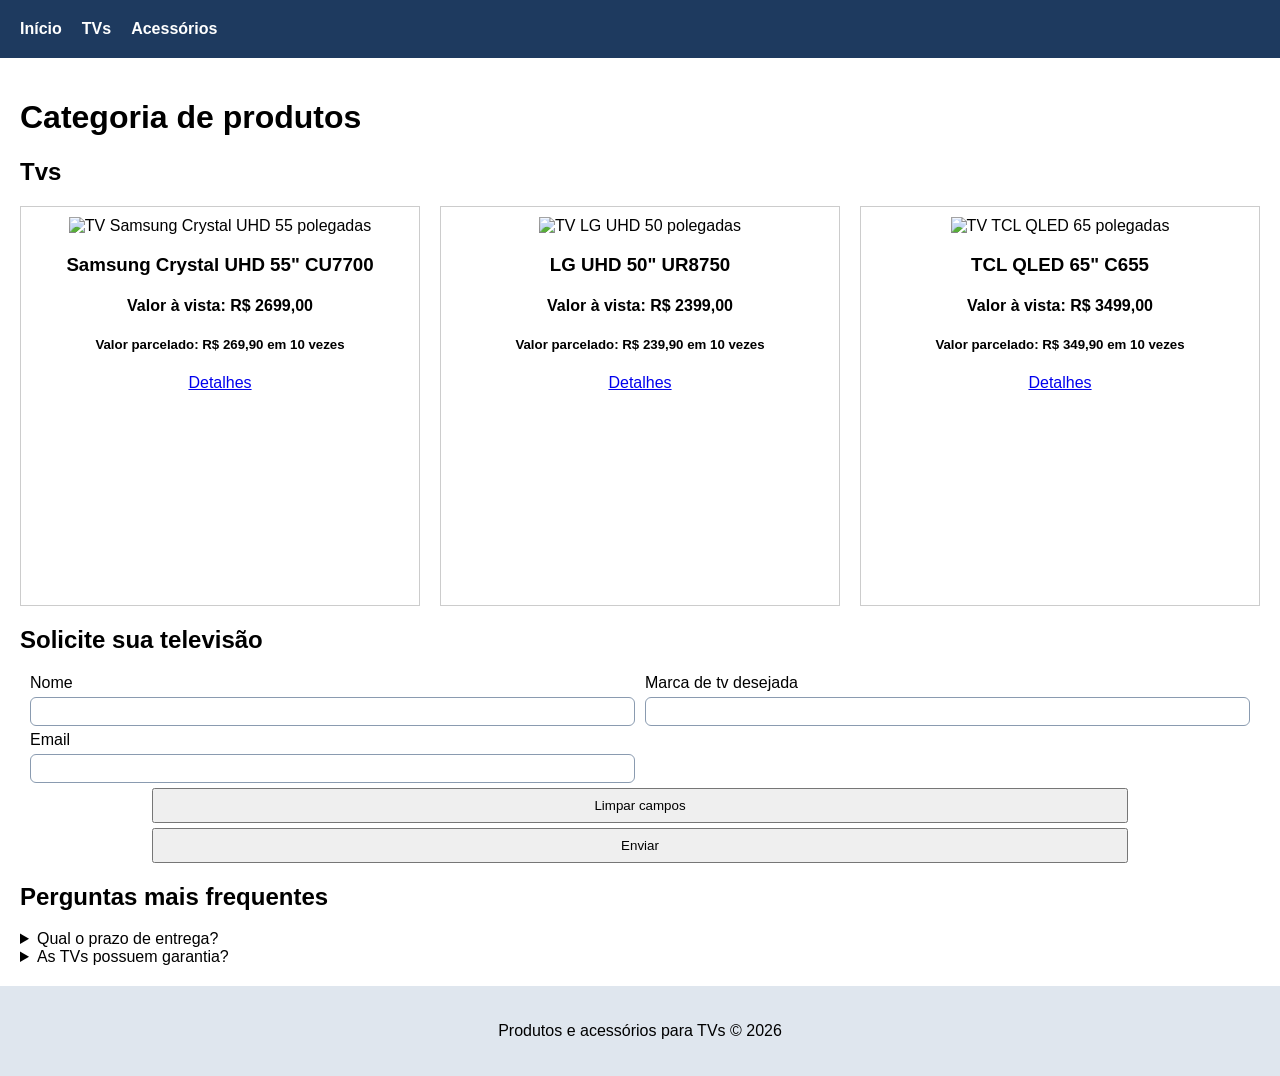
==== category_tvs.html @ 6a95f96b "Atividade 10: CSS flexbox (flex, grid, media queries, mobile first e animações) Co-Authored-By: Clau" ====
<!DOCTYPE html>
<html lang="pt-BR">
<head>
  <meta charset="UTF-8">
  <meta name="viewport" content="width=device-width, initial-scale=1.0">
  <title>Categoria de Produtos - TVs</title>
  <link rel="stylesheet" href="css/style.css">
  <link rel="stylesheet" href="css/category_tvs.css">
</head>
<body>

  <header>
    <nav>
      <ul class="nav">
        <li><a href="products.html">Início</a></li>
        <li><a href="category_tvs.html">TVs</a></li>
        <li><a href="category_acessories.html">Acessórios</a></li>
      </ul>
    </nav>
  </header>

  <main>
    <h1>Categoria de produtos</h1>
    <h2 class="products-title">Tvs</h2>

    <ul class="products-list">
      <li class="product">
        <picture>
          <source media="(max-width: 767px)" srcset="https://placehold.co/200x133.webp?text=Samsung+Crystal+UHD+55" type="image/webp">
          <source media="(max-width: 1339px)" srcset="https://placehold.co/250x167.webp?text=Samsung+Crystal+UHD+55" type="image/webp">
          <img src="https://placehold.co/300x200?text=Samsung+Crystal+UHD+55" alt="TV Samsung Crystal UHD 55 polegadas">
        </picture>
        <h3>Samsung Crystal UHD 55" CU7700</h3>
        <h4>Valor à vista: R$ 2699,00</h4>
        <h5>Valor parcelado: R$ 269,90 em 10 vezes</h5>
        <a href="https://www.samsung.com/br/" target="_blank" rel="noopener noreferrer">Detalhes</a>
      </li>
      <li class="product">
        <picture>
          <source media="(max-width: 767px)" srcset="https://placehold.co/200x133.webp?text=LG+UHD+50" type="image/webp">
          <source media="(max-width: 1339px)" srcset="https://placehold.co/250x167.webp?text=LG+UHD+50" type="image/webp">
          <img src="https://placehold.co/300x200?text=LG+UHD+50" alt="TV LG UHD 50 polegadas">
        </picture>
        <h3>LG UHD 50" UR8750</h3>
        <h4>Valor à vista: R$ 2399,00</h4>
        <h5>Valor parcelado: R$ 239,90 em 10 vezes</h5>
        <a href="https://www.lg.com/br" target="_blank" rel="noopener noreferrer">Detalhes</a>
      </li>
      <li class="product">
        <picture>
          <source media="(max-width: 767px)" srcset="https://placehold.co/200x133.webp?text=TCL+QLED+65" type="image/webp">
          <source media="(max-width: 1339px)" srcset="https://placehold.co/250x167.webp?text=TCL+QLED+65" type="image/webp">
          <img src="https://placehold.co/300x200?text=TCL+QLED+65" alt="TV TCL QLED 65 polegadas">
        </picture>
        <h3>TCL QLED 65" C655</h3>
        <h4>Valor à vista: R$ 3499,00</h4>
        <h5>Valor parcelado: R$ 349,90 em 10 vezes</h5>
        <a href="https://www.tcl.com/br/pt" target="_blank" rel="noopener noreferrer">Detalhes</a>
      </li>
    </ul>

    <h2>Solicite sua televisão</h2>

    <form class="products-form" id="products-form">
      <div class="col">
        <label for="name">Nome</label>
        <input type="text" id="name" name="name" required>

        <label for="email">Email</label>
        <input type="email" id="email" name="email" required>
      </div>

      <div class="col">
        <label for="brand">Marca de tv desejada</label>
        <input type="text" id="brand" name="brand" list="brands">
        <datalist id="brands">
          <option value="LG"></option>
          <option value="Samsung"></option>
        </datalist>
      </div>

      <div class="products-form-buttons">
        <button type="reset">Limpar campos</button>
        <button type="submit">Enviar</button>
      </div>
    </form>

    <p id="form-message" hidden></p>

    <h2>Perguntas mais frequentes</h2>

    <details>
      <summary>Qual o prazo de entrega?</summary>
      <p>O prazo de entrega é de 5 a 10 dias úteis, dependendo da sua região.</p>
    </details>

    <details>
      <summary>As TVs possuem garantia?</summary>
      <p>Sim, todas as TVs possuem 1 ano de garantia do fabricante.</p>
    </details>
  </main>

  <footer>
    <p>Produtos e acessórios para TVs &copy; 2026</p>
  </footer>

  <script src="js/category_tvs.js"></script>
</body>
</html>
---- css/style.css ----
/* Estilos comuns a todas as páginas */

/* dew_14 all 3: zera a margin do body (o espaçamento passa para header, main e footer) */
body {
  margin: 0;
  padding: 0;
  font-family: Arial, Helvetica, sans-serif;
}

/* dew_14 all 2: cabeçalho acompanha a rolagem, largura total e cor de fundo */
/* dew_16 all-1: padding de 20px */
header {
  position: sticky;
  top: 0;
  z-index: 10;
  width: 100%;
  box-sizing: border-box;
  padding: 20px;
  background-color: #1e3a5f;
}

/* dew_12 pd 3 + dew_14 all 2: links de navegação lado a lado */
.nav {
  display: flex;
  flex-wrap: wrap;
  gap: 20px;
  margin: 0;
  padding: 0;
  list-style: none;
}

.nav a {
  color: #ffffff;
  text-decoration: none;
  font-weight: bold;
}

/* dew_14 all 4 + dew_16 all-1: espaçamento interno do main */
main {
  padding: 20px;
}

/* dew_15 all 2 + dew_16 all-1: rodapé com cor de fundo e padding */
footer {
  padding: 20px;
  background-color: #dfe6ee;
  text-align: center;
}

/* dew_12 pd 1: banner com imagem de fundo centralizada e sem repetição */
.banner {
  padding: 60px 20px;
  background-color: #1e3a5f;
  background-image: url("https://placehold.co/1200x300/1e3a5f/2f5d8f/png?text=TVs");
  background-position: center;
  background-repeat: no-repeat;
  color: #ffffff;
  text-align: center;
}

/* dew_12 pd 2: remove o elemento da tela */
.hide {
  display: none;
}

/* dew_16 all-2: inputs com bordas arredondadas */
input {
  padding: 6px;
  border: 1px solid #8a9bb0;
  border-radius: 6px;
}

/* dew_12 all 2 + dew_16 all-3: opacidade no hover dos links com atraso de 0.8s */
a {
  transition: opacity 0.3s ease 0.8s;
}

a:hover {
  opacity: 0.5;
}

/* dew_16 all-4: imagens aumentam 50% no hover */
img {
  transition: transform 0.3s ease;
}

img:hover {
  transform: scale(1.5);
}

/* dew_15 all 1: oculta cabeçalho e rodapé ao imprimir */
@media print {
  header,
  footer {
    display: none;
  }
}
---- css/category_tvs.css ----
/* Estilos da página de categoria de TVs (mobile first) */

/* dew_16 ct-tv 7: desloca o título principal */
@keyframes slide-title {
  0% { transform: translateX(-100%); }
  100% { transform: translateX(0%); }
}

/* dew_16 ct-tv 6: rotaciona o título de produtos */
@keyframes rotate-title {
  0% { transform: rotateX(0deg) rotateY(0deg); }
  50% { transform: rotateX(180deg) rotateY(0deg); }
  100% { transform: rotateX(360deg) rotateY(360deg); }
}

h1 {
  animation: slide-title 1.5s ease-out;
}

.products-title {
  animation: rotate-title 3s ease-in-out 0.5s infinite;
}

/* dew_15 ct-tvs 1 e 2: container grid (1 coluna no celular) */
.products-list {
  display: grid;
  gap: 10px 20px;
  grid-auto-flow: row;
  grid-template-columns: 1fr;
  /* dew_15 ct-tvs 3: alinhamentos */
  justify-items: center;
  align-items: stretch;
  align-content: center;
  margin: 0;
  padding: 0;
  list-style: none;
  /* dew_15 ct-tvs 5: evita quebra da listagem */
  overflow: hidden;
}

/* dew_14 ct 3: itens com texto centralizado e borda */
.product {
  width: 100%;
  box-sizing: border-box;
  padding: 10px;
  border: 1px solid #cccccc;
  text-align: center;
}

/* dew_14 ct 4: imagens responsivas */
.product img {
  max-width: 100%;
  max-height: 200px;
}

/* dew_16 ct-tv 4 e 5: colunas do formulário em flex (coluna no celular) */
.products-form {
  display: flex;
  flex-direction: column;
  gap: 5px 10px;
  margin: 10px;
}

.products-form .col {
  display: flex;
  flex-direction: column;
  gap: 5px;
  flex: 1;
}

/* dew_16 ct-tv 2 e 3: botões centralizados em coluna, com 80% de largura */
.products-form-buttons {
  display: flex;
  flex-direction: column;
  align-items: center;
  gap: 5px;
  text-align: center;
}

.products-form-buttons button {
  flex-basis: 80%;
  width: 80%;
  padding: 8px;
  cursor: pointer;
}

/* dew_15 ct-tvs 6: tablets (a partir de 768px) com 2 colunas e formulário em linha */
@media (min-width: 768px) {
  .products-list {
    grid-template-columns: repeat(2, 1fr);
  }

  .products-form {
    flex-direction: row;
    flex-wrap: wrap;
  }

  .products-form-buttons {
    flex-basis: 100%;
  }
}

/* dew_15 ct-tvs 6: telas grandes (a partir de 1024px) com 3 colunas em 1 linha */
@media (min-width: 1024px) {
  .products-list {
    grid-template-columns: repeat(3, 1fr);
    grid-template-rows: 1fr;
    /* dew_15 ct-tvs 4: teste com áreas de template */
    grid-template-areas: "produto1 produto2 produto3";
    min-height: 400px;
  }
}
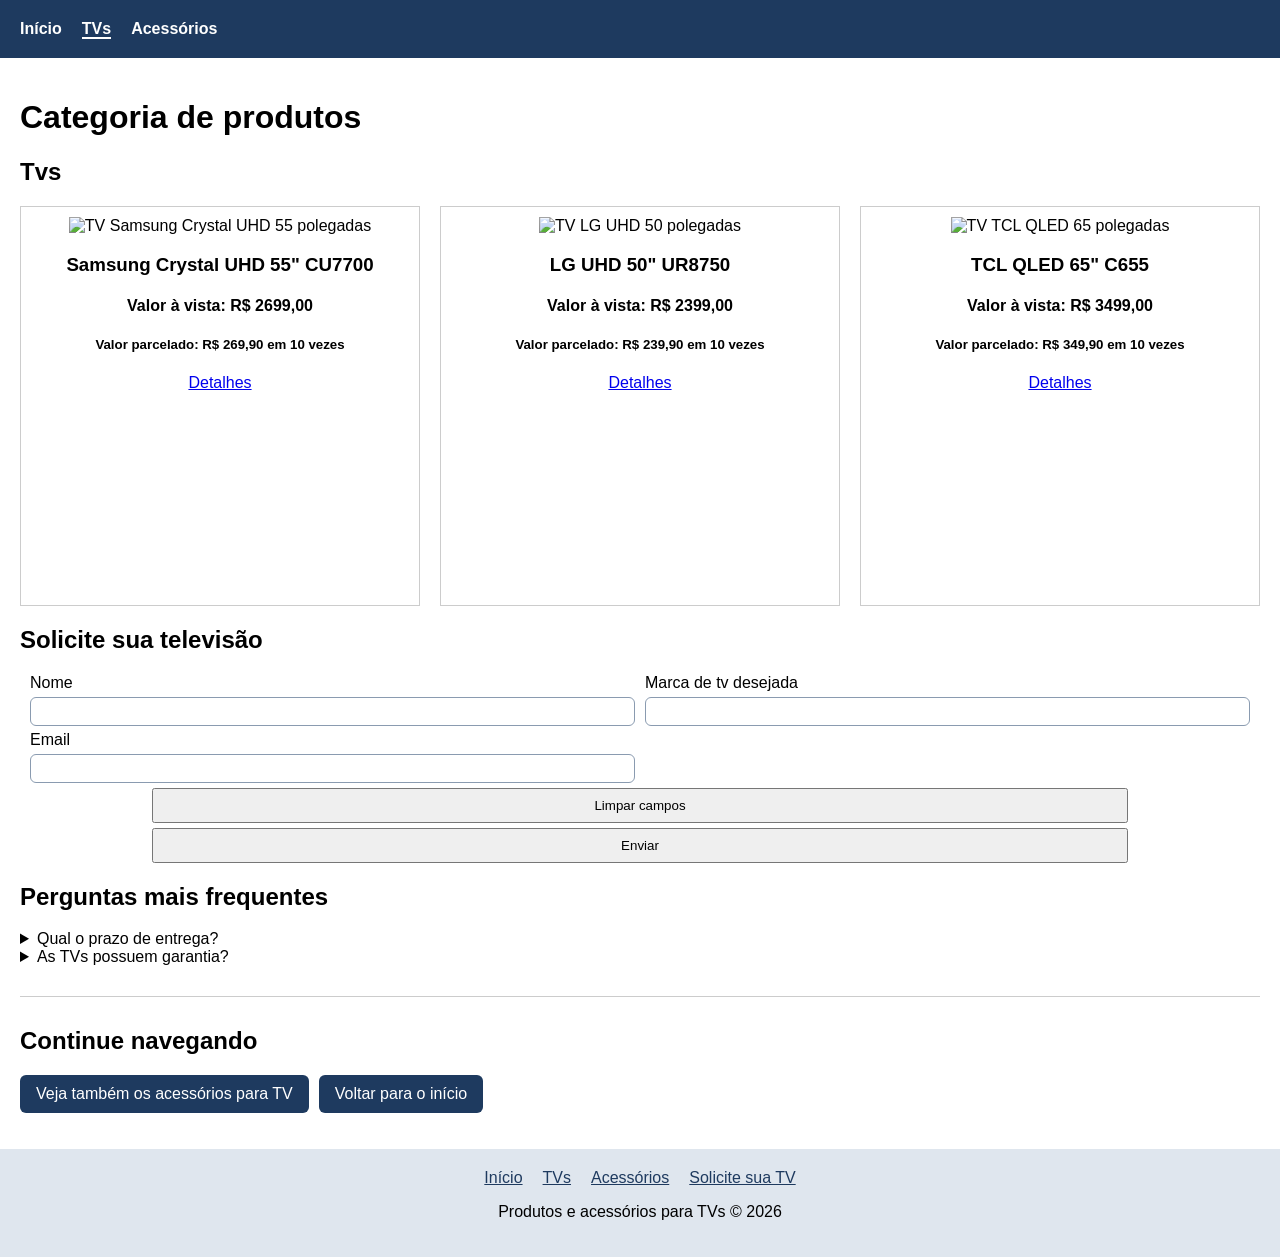
==== commit d888589a: "Navegação completa: menu ativo, cards de categorias, seção continue navegando e rodapé com links Co-" ====
--- a/category_tvs.html
+++ b/category_tvs.html
@@ -13,7 +13,7 @@
     <nav>
       <ul class="nav">
         <li><a href="products.html">Início</a></li>
-        <li><a href="category_tvs.html">TVs</a></li>
+        <li><a href="category_tvs.html" class="active" aria-current="page">TVs</a></li>
         <li><a href="category_acessories.html">Acessórios</a></li>
       </ul>
     </nav>
@@ -59,7 +59,7 @@
       </li>
     </ul>
 
-    <h2>Solicite sua televisão</h2>
+    <h2 id="solicitacao">Solicite sua televisão</h2>
 
     <form class="products-form" id="products-form">
       <div class="col">
@@ -98,9 +98,25 @@
       <summary>As TVs possuem garantia?</summary>
       <p>Sim, todas as TVs possuem 1 ano de garantia do fabricante.</p>
     </details>
+
+    <section class="next-steps">
+      <h2>Continue navegando</h2>
+      <ul>
+        <li><a class="next-link" href="category_acessories.html">Veja também os acessórios para TV</a></li>
+        <li><a class="next-link" href="products.html">Voltar para o início</a></li>
+      </ul>
+    </section>
   </main>
 
   <footer>
+    <nav>
+      <ul class="footer-nav">
+        <li><a href="products.html">Início</a></li>
+        <li><a href="category_tvs.html">TVs</a></li>
+        <li><a href="category_acessories.html">Acessórios</a></li>
+        <li><a href="category_tvs.html#solicitacao">Solicite sua TV</a></li>
+      </ul>
+    </nav>
     <p>Produtos e acessórios para TVs &copy; 2026</p>
   </footer>
 
--- a/css/style.css
+++ b/css/style.css
@@ -5,6 +5,10 @@
   margin: 0;
   padding: 0;
   font-family: Arial, Helvetica, sans-serif;
+  /* rodapé sempre no fim da tela, mesmo em páginas curtas */
+  display: flex;
+  flex-direction: column;
+  min-height: 100vh;
 }
 
 /* dew_14 all 2: cabeçalho acompanha a rolagem, largura total e cor de fundo */
@@ -35,8 +39,19 @@
   font-weight: bold;
 }
 
+/* página atual destacada no menu */
+.nav a.active {
+  border-bottom: 2px solid #ffffff;
+}
+
+/* evita que o cabeçalho fixo cubra o destino de links com # */
+[id] {
+  scroll-margin-top: 90px;
+}
+
 /* dew_14 all 4 + dew_16 all-1: espaçamento interno do main */
 main {
+  flex: 1;
   padding: 20px;
 }
 
@@ -45,6 +60,80 @@
   padding: 20px;
   background-color: #dfe6ee;
   text-align: center;
+}
+
+/* links de navegação no rodapé */
+.footer-nav {
+  display: flex;
+  flex-wrap: wrap;
+  justify-content: center;
+  gap: 10px 20px;
+  margin: 0;
+  padding: 0;
+  list-style: none;
+}
+
+.footer-nav a {
+  color: #1e3a5f;
+}
+
+/* cards de categorias da página inicial */
+.categories {
+  display: flex;
+  flex-direction: column;
+  gap: 20px;
+  margin: 0;
+  padding: 0;
+  list-style: none;
+}
+
+.category a {
+  display: block;
+  height: 100%;
+  box-sizing: border-box;
+  padding: 10px;
+  border: 1px solid #cccccc;
+  color: inherit;
+  text-align: center;
+  text-decoration: none;
+}
+
+.category img {
+  max-width: 100%;
+}
+
+@media (min-width: 768px) {
+  .categories {
+    flex-direction: row;
+  }
+
+  .category {
+    flex: 1;
+  }
+}
+
+/* seção "Continue navegando" no fim das páginas */
+.next-steps {
+  margin-top: 30px;
+  padding-top: 10px;
+  border-top: 1px solid #cccccc;
+}
+
+.next-steps ul {
+  display: flex;
+  flex-wrap: wrap;
+  gap: 10px;
+  padding: 0;
+  list-style: none;
+}
+
+.next-link {
+  display: inline-block;
+  padding: 10px 16px;
+  border-radius: 6px;
+  background-color: #1e3a5f;
+  color: #ffffff;
+  text-decoration: none;
 }
 
 /* dew_12 pd 1: banner com imagem de fundo centralizada e sem repetição */
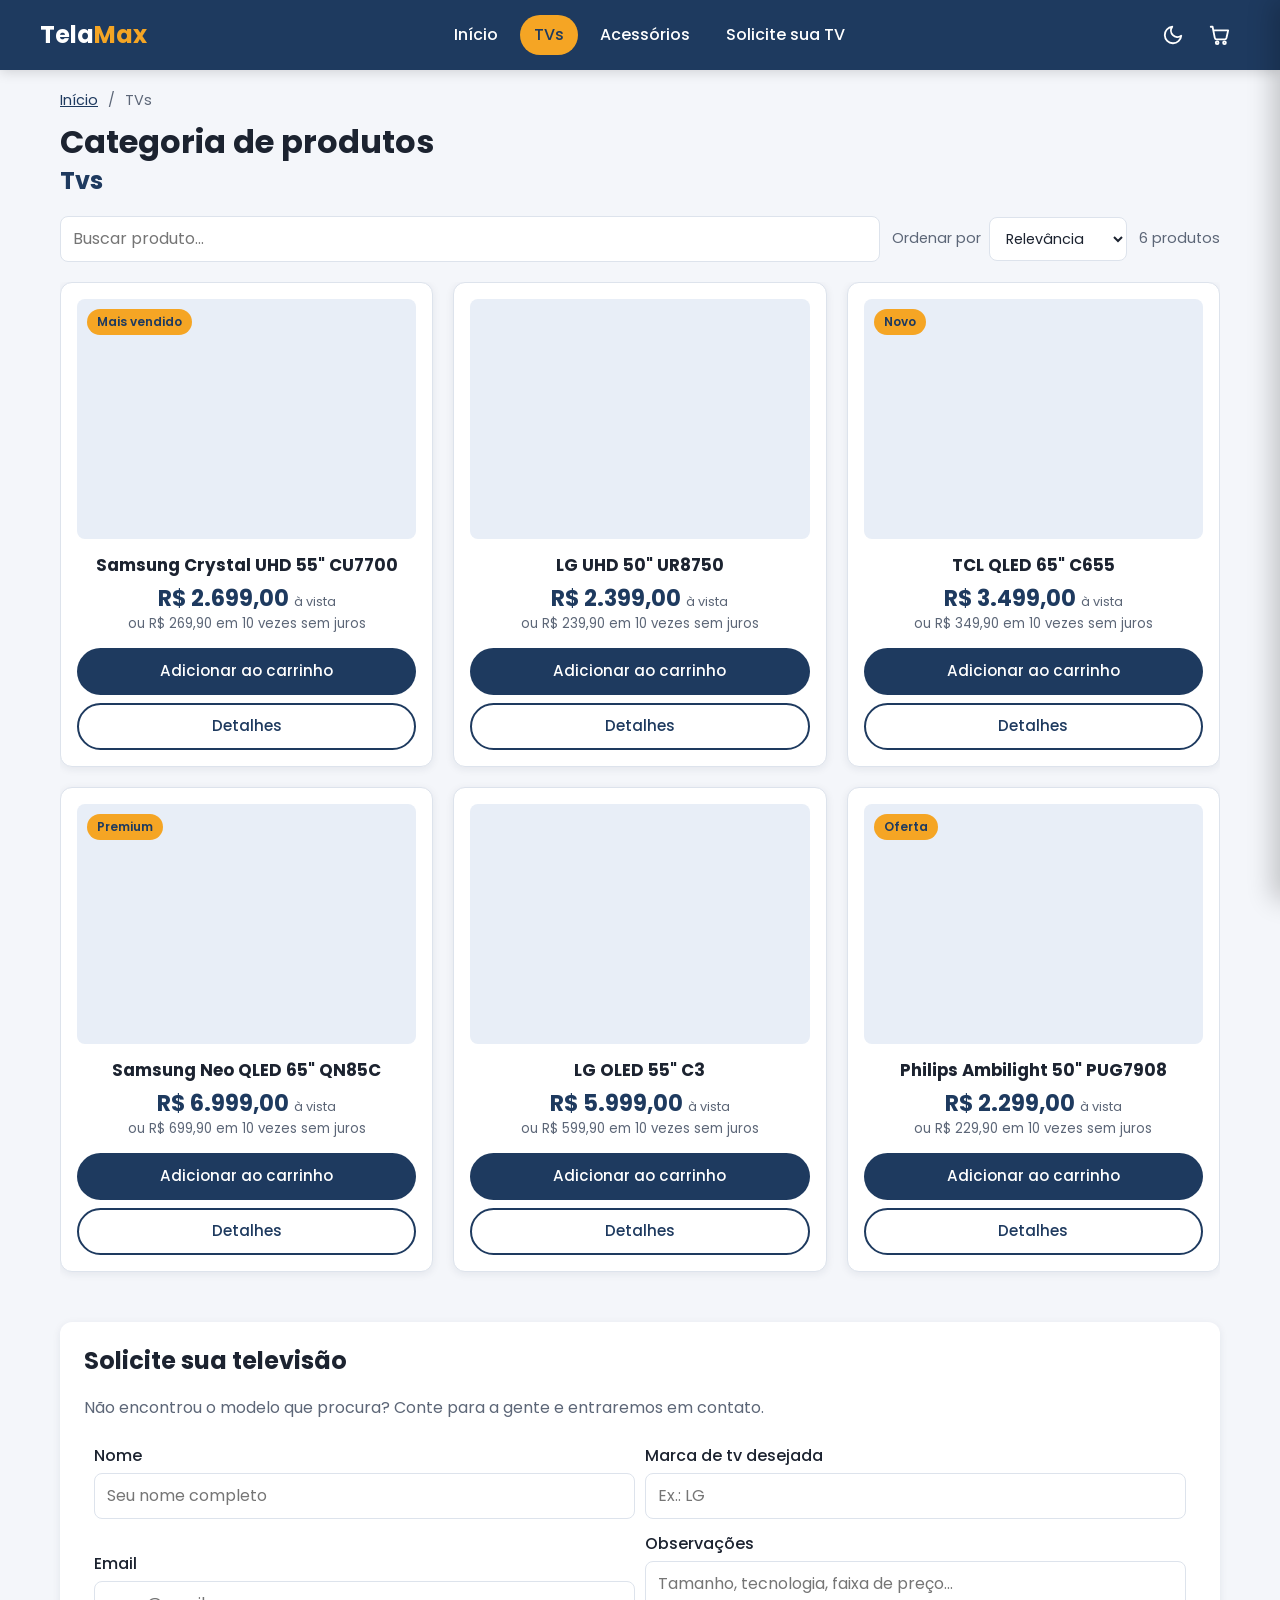
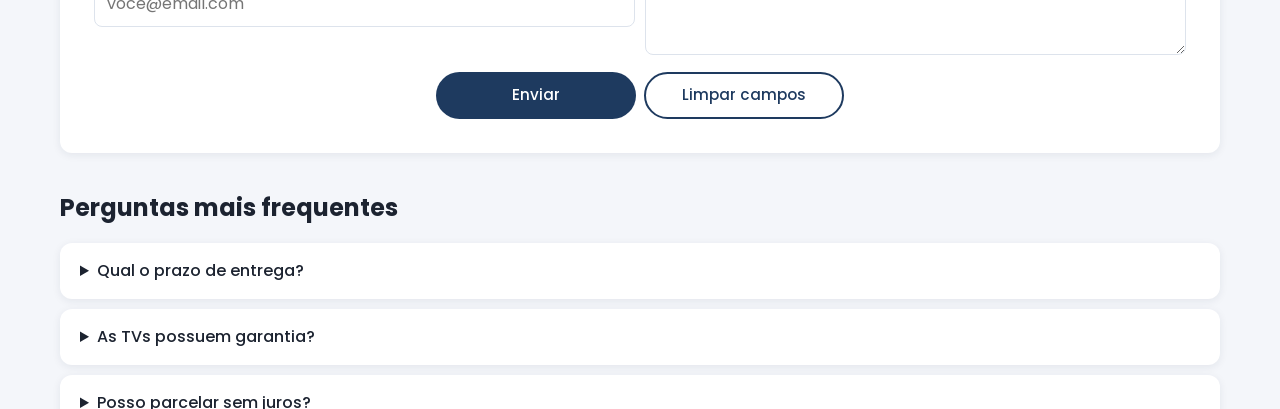
==== commit fb8150d1: "Novo design e funcionalidades: carrinho, busca, ordenação, modo escuro e menu mobile Co-Authored-By:" ====
--- a/category_tvs.html
+++ b/category_tvs.html
@@ -3,123 +3,278 @@
 <head>
   <meta charset="UTF-8">
   <meta name="viewport" content="width=device-width, initial-scale=1.0">
-  <title>Categoria de Produtos - TVs</title>
+  <title>TelaMax - TVs</title>
+  <link rel="preconnect" href="https://fonts.googleapis.com">
+  <link rel="preconnect" href="https://fonts.gstatic.com" crossorigin>
+  <link href="https://fonts.googleapis.com/css2?family=Poppins:wght@400;500;600;700&display=swap" rel="stylesheet">
   <link rel="stylesheet" href="css/style.css">
   <link rel="stylesheet" href="css/category_tvs.css">
+  <script src="js/theme.js"></script>
 </head>
 <body>
 
-  <header>
-    <nav>
-      <ul class="nav">
-        <li><a href="products.html">Início</a></li>
-        <li><a href="category_tvs.html" class="active" aria-current="page">TVs</a></li>
-        <li><a href="category_acessories.html">Acessórios</a></li>
-      </ul>
+  <header class="site-header">
+    <div class="header-inner">
+      <a href="products.html" class="logo">Tela<span>Max</span></a>
+
+      <nav id="main-nav" class="main-nav">
+        <ul class="nav">
+          <li><a href="products.html">Início</a></li>
+          <li><a href="category_tvs.html" class="active" aria-current="page">TVs</a></li>
+          <li><a href="category_acessories.html">Acessórios</a></li>
+          <li><a href="category_tvs.html#solicitacao">Solicite sua TV</a></li>
+        </ul>
+      </nav>
+
+      <div class="header-actions">
+        <button type="button" class="icon-button theme-toggle" aria-label="Alternar modo escuro">
+          <svg viewBox="0 0 24 24" aria-hidden="true"><path d="M21 12.8A9 9 0 1 1 11.2 3a7 7 0 0 0 9.8 9.8z"/></svg>
+        </button>
+        <button type="button" class="icon-button cart-toggle" aria-label="Abrir carrinho">
+          <svg viewBox="0 0 24 24" aria-hidden="true"><path d="M3 3h2l2.4 12.2a2 2 0 0 0 2 1.6h8.7a2 2 0 0 0 2-1.5L22 7H6"/><circle cx="10" cy="20.5" r="1.5"/><circle cx="18" cy="20.5" r="1.5"/></svg>
+          <span class="cart-count" hidden>0</span>
+        </button>
+        <button type="button" class="icon-button menu-toggle" aria-label="Abrir menu" aria-controls="main-nav" aria-expanded="false">
+          <svg viewBox="0 0 24 24" aria-hidden="true"><path d="M3 6h18M3 12h18M3 18h18"/></svg>
+        </button>
+      </div>
+    </div>
+  </header>
+
+  <main>
+    <nav class="breadcrumb" aria-label="Você está em">
+      <a href="products.html">Início</a> <span>/</span> TVs
     </nav>
-  </header>
-
-  <main>
+
     <h1>Categoria de produtos</h1>
     <h2 class="products-title">Tvs</h2>
 
+    <div class="products-toolbar">
+      <label class="search">
+        <span class="visually-hidden">Buscar produto</span>
+        <input type="search" class="products-search" placeholder="Buscar produto...">
+      </label>
+      <label class="sort">
+        <span>Ordenar por</span>
+        <select class="products-sort">
+          <option value="default">Relevância</option>
+          <option value="price-asc">Menor preço</option>
+          <option value="price-desc">Maior preço</option>
+          <option value="name">Nome (A-Z)</option>
+        </select>
+      </label>
+      <p class="products-count">6 produtos</p>
+    </div>
+
     <ul class="products-list">
-      <li class="product">
-        <picture>
-          <source media="(max-width: 767px)" srcset="https://placehold.co/200x133.webp?text=Samsung+Crystal+UHD+55" type="image/webp">
-          <source media="(max-width: 1339px)" srcset="https://placehold.co/250x167.webp?text=Samsung+Crystal+UHD+55" type="image/webp">
-          <img src="https://placehold.co/300x200?text=Samsung+Crystal+UHD+55" alt="TV Samsung Crystal UHD 55 polegadas">
-        </picture>
+      <li class="product" data-id="tv-samsung-55" data-name="Samsung Crystal UHD 55&quot; CU7700" data-price="2699.00" data-image="https://placehold.co/600x400/e8eef7/1e3a5f/png?text=Samsung+55">
+        <span class="badge">Mais vendido</span>
+        <div class="product-image">
+          <picture>
+            <source media="(max-width: 767px)" srcset="https://placehold.co/400x267/e8eef7/1e3a5f/webp?text=Samsung+55" type="image/webp">
+            <source media="(max-width: 1339px)" srcset="https://placehold.co/500x333/e8eef7/1e3a5f/webp?text=Samsung+55" type="image/webp">
+            <img src="https://placehold.co/600x400/e8eef7/1e3a5f/png?text=Samsung+55" alt="Samsung Crystal UHD 55&quot; CU7700" loading="lazy">
+          </picture>
+        </div>
         <h3>Samsung Crystal UHD 55" CU7700</h3>
-        <h4>Valor à vista: R$ 2699,00</h4>
-        <h5>Valor parcelado: R$ 269,90 em 10 vezes</h5>
-        <a href="https://www.samsung.com/br/" target="_blank" rel="noopener noreferrer">Detalhes</a>
-      </li>
-      <li class="product">
-        <picture>
-          <source media="(max-width: 767px)" srcset="https://placehold.co/200x133.webp?text=LG+UHD+50" type="image/webp">
-          <source media="(max-width: 1339px)" srcset="https://placehold.co/250x167.webp?text=LG+UHD+50" type="image/webp">
-          <img src="https://placehold.co/300x200?text=LG+UHD+50" alt="TV LG UHD 50 polegadas">
-        </picture>
+        <h4>R$ 2.699,00 <small>à vista</small></h4>
+        <h5>ou R$ 269,90 em 10 vezes sem juros</h5>
+        <div class="product-actions">
+          <button type="button" class="btn btn-primary add-to-cart">Adicionar ao carrinho</button>
+          <a href="https://www.samsung.com/br/" class="btn btn-ghost" target="_blank" rel="noopener noreferrer">Detalhes</a>
+        </div>
+      </li>
+      <li class="product" data-id="tv-lg-50" data-name="LG UHD 50&quot; UR8750" data-price="2399.00" data-image="https://placehold.co/600x400/e8eef7/1e3a5f/png?text=LG+50">
+        <div class="product-image">
+          <picture>
+            <source media="(max-width: 767px)" srcset="https://placehold.co/400x267/e8eef7/1e3a5f/webp?text=LG+50" type="image/webp">
+            <source media="(max-width: 1339px)" srcset="https://placehold.co/500x333/e8eef7/1e3a5f/webp?text=LG+50" type="image/webp">
+            <img src="https://placehold.co/600x400/e8eef7/1e3a5f/png?text=LG+50" alt="LG UHD 50&quot; UR8750" loading="lazy">
+          </picture>
+        </div>
         <h3>LG UHD 50" UR8750</h3>
-        <h4>Valor à vista: R$ 2399,00</h4>
-        <h5>Valor parcelado: R$ 239,90 em 10 vezes</h5>
-        <a href="https://www.lg.com/br" target="_blank" rel="noopener noreferrer">Detalhes</a>
-      </li>
-      <li class="product">
-        <picture>
-          <source media="(max-width: 767px)" srcset="https://placehold.co/200x133.webp?text=TCL+QLED+65" type="image/webp">
-          <source media="(max-width: 1339px)" srcset="https://placehold.co/250x167.webp?text=TCL+QLED+65" type="image/webp">
-          <img src="https://placehold.co/300x200?text=TCL+QLED+65" alt="TV TCL QLED 65 polegadas">
-        </picture>
+        <h4>R$ 2.399,00 <small>à vista</small></h4>
+        <h5>ou R$ 239,90 em 10 vezes sem juros</h5>
+        <div class="product-actions">
+          <button type="button" class="btn btn-primary add-to-cart">Adicionar ao carrinho</button>
+          <a href="https://www.lg.com/br" class="btn btn-ghost" target="_blank" rel="noopener noreferrer">Detalhes</a>
+        </div>
+      </li>
+      <li class="product" data-id="tv-tcl-65" data-name="TCL QLED 65&quot; C655" data-price="3499.00" data-image="https://placehold.co/600x400/e8eef7/1e3a5f/png?text=TCL+65">
+        <span class="badge">Novo</span>
+        <div class="product-image">
+          <picture>
+            <source media="(max-width: 767px)" srcset="https://placehold.co/400x267/e8eef7/1e3a5f/webp?text=TCL+65" type="image/webp">
+            <source media="(max-width: 1339px)" srcset="https://placehold.co/500x333/e8eef7/1e3a5f/webp?text=TCL+65" type="image/webp">
+            <img src="https://placehold.co/600x400/e8eef7/1e3a5f/png?text=TCL+65" alt="TCL QLED 65&quot; C655" loading="lazy">
+          </picture>
+        </div>
         <h3>TCL QLED 65" C655</h3>
-        <h4>Valor à vista: R$ 3499,00</h4>
-        <h5>Valor parcelado: R$ 349,90 em 10 vezes</h5>
-        <a href="https://www.tcl.com/br/pt" target="_blank" rel="noopener noreferrer">Detalhes</a>
+        <h4>R$ 3.499,00 <small>à vista</small></h4>
+        <h5>ou R$ 349,90 em 10 vezes sem juros</h5>
+        <div class="product-actions">
+          <button type="button" class="btn btn-primary add-to-cart">Adicionar ao carrinho</button>
+          <a href="https://www.tcl.com/br/pt" class="btn btn-ghost" target="_blank" rel="noopener noreferrer">Detalhes</a>
+        </div>
+      </li>
+      <li class="product" data-id="tv-samsung-neo-65" data-name="Samsung Neo QLED 65&quot; QN85C" data-price="6999.00" data-image="https://placehold.co/600x400/e8eef7/1e3a5f/png?text=Neo+QLED+65">
+        <span class="badge">Premium</span>
+        <div class="product-image">
+          <picture>
+            <source media="(max-width: 767px)" srcset="https://placehold.co/400x267/e8eef7/1e3a5f/webp?text=Neo+QLED+65" type="image/webp">
+            <source media="(max-width: 1339px)" srcset="https://placehold.co/500x333/e8eef7/1e3a5f/webp?text=Neo+QLED+65" type="image/webp">
+            <img src="https://placehold.co/600x400/e8eef7/1e3a5f/png?text=Neo+QLED+65" alt="Samsung Neo QLED 65&quot; QN85C" loading="lazy">
+          </picture>
+        </div>
+        <h3>Samsung Neo QLED 65" QN85C</h3>
+        <h4>R$ 6.999,00 <small>à vista</small></h4>
+        <h5>ou R$ 699,90 em 10 vezes sem juros</h5>
+        <div class="product-actions">
+          <button type="button" class="btn btn-primary add-to-cart">Adicionar ao carrinho</button>
+          <a href="https://www.samsung.com/br/" class="btn btn-ghost" target="_blank" rel="noopener noreferrer">Detalhes</a>
+        </div>
+      </li>
+      <li class="product" data-id="tv-lg-oled-55" data-name="LG OLED 55&quot; C3" data-price="5999.00" data-image="https://placehold.co/600x400/e8eef7/1e3a5f/png?text=LG+OLED+55">
+        <div class="product-image">
+          <picture>
+            <source media="(max-width: 767px)" srcset="https://placehold.co/400x267/e8eef7/1e3a5f/webp?text=LG+OLED+55" type="image/webp">
+            <source media="(max-width: 1339px)" srcset="https://placehold.co/500x333/e8eef7/1e3a5f/webp?text=LG+OLED+55" type="image/webp">
+            <img src="https://placehold.co/600x400/e8eef7/1e3a5f/png?text=LG+OLED+55" alt="LG OLED 55&quot; C3" loading="lazy">
+          </picture>
+        </div>
+        <h3>LG OLED 55" C3</h3>
+        <h4>R$ 5.999,00 <small>à vista</small></h4>
+        <h5>ou R$ 599,90 em 10 vezes sem juros</h5>
+        <div class="product-actions">
+          <button type="button" class="btn btn-primary add-to-cart">Adicionar ao carrinho</button>
+          <a href="https://www.lg.com/br" class="btn btn-ghost" target="_blank" rel="noopener noreferrer">Detalhes</a>
+        </div>
+      </li>
+      <li class="product" data-id="tv-philips-50" data-name="Philips Ambilight 50&quot; PUG7908" data-price="2299.00" data-image="https://placehold.co/600x400/e8eef7/1e3a5f/png?text=Philips+50">
+        <span class="badge">Oferta</span>
+        <div class="product-image">
+          <picture>
+            <source media="(max-width: 767px)" srcset="https://placehold.co/400x267/e8eef7/1e3a5f/webp?text=Philips+50" type="image/webp">
+            <source media="(max-width: 1339px)" srcset="https://placehold.co/500x333/e8eef7/1e3a5f/webp?text=Philips+50" type="image/webp">
+            <img src="https://placehold.co/600x400/e8eef7/1e3a5f/png?text=Philips+50" alt="Philips Ambilight 50&quot; PUG7908" loading="lazy">
+          </picture>
+        </div>
+        <h3>Philips Ambilight 50" PUG7908</h3>
+        <h4>R$ 2.299,00 <small>à vista</small></h4>
+        <h5>ou R$ 229,90 em 10 vezes sem juros</h5>
+        <div class="product-actions">
+          <button type="button" class="btn btn-primary add-to-cart">Adicionar ao carrinho</button>
+          <a href="https://www.philips.com.br/" class="btn btn-ghost" target="_blank" rel="noopener noreferrer">Detalhes</a>
+        </div>
       </li>
     </ul>
 
-    <h2 id="solicitacao">Solicite sua televisão</h2>
-
-    <form class="products-form" id="products-form">
-      <div class="col">
-        <label for="name">Nome</label>
-        <input type="text" id="name" name="name" required>
-
-        <label for="email">Email</label>
-        <input type="email" id="email" name="email" required>
-      </div>
-
-      <div class="col">
-        <label for="brand">Marca de tv desejada</label>
-        <input type="text" id="brand" name="brand" list="brands">
-        <datalist id="brands">
-          <option value="LG"></option>
-          <option value="Samsung"></option>
-        </datalist>
-      </div>
-
-      <div class="products-form-buttons">
-        <button type="reset">Limpar campos</button>
-        <button type="submit">Enviar</button>
-      </div>
-    </form>
-
-    <p id="form-message" hidden></p>
-
-    <h2>Perguntas mais frequentes</h2>
-
-    <details>
-      <summary>Qual o prazo de entrega?</summary>
-      <p>O prazo de entrega é de 5 a 10 dias úteis, dependendo da sua região.</p>
-    </details>
-
-    <details>
-      <summary>As TVs possuem garantia?</summary>
-      <p>Sim, todas as TVs possuem 1 ano de garantia do fabricante.</p>
-    </details>
+    <p class="products-empty" hidden>Nenhum produto encontrado.</p>
+
+    <section class="form-section">
+      <h2 id="solicitacao">Solicite sua televisão</h2>
+      <p>Não encontrou o modelo que procura? Conte para a gente e entraremos em contato.</p>
+
+      <form class="products-form" id="products-form" novalidate>
+        <div class="col">
+          <label for="name">Nome</label>
+          <input type="text" id="name" name="name" placeholder="Seu nome completo" required>
+          <span class="field-error" id="name-error"></span>
+
+          <label for="email">Email</label>
+          <input type="email" id="email" name="email" placeholder="voce@email.com" required>
+          <span class="field-error" id="email-error"></span>
+        </div>
+
+        <div class="col">
+          <label for="brand">Marca de tv desejada</label>
+          <input type="text" id="brand" name="brand" list="brands" placeholder="Ex.: LG">
+          <datalist id="brands">
+            <option value="LG"></option>
+            <option value="Samsung"></option>
+          </datalist>
+
+          <label for="details">Observações</label>
+          <textarea id="details" name="details" rows="3" placeholder="Tamanho, tecnologia, faixa de preço..."></textarea>
+        </div>
+
+        <div class="products-form-buttons">
+          <button type="submit" class="btn btn-primary">Enviar</button>
+          <button type="reset" class="btn btn-ghost">Limpar campos</button>
+        </div>
+      </form>
+    </section>
+
+    <section class="faq">
+      <h2>Perguntas mais frequentes</h2>
+
+      <details>
+        <summary>Qual o prazo de entrega?</summary>
+        <p>O prazo de entrega é de 5 a 10 dias úteis, dependendo da sua região.</p>
+      </details>
+
+      <details>
+        <summary>As TVs possuem garantia?</summary>
+        <p>Sim, todas as TVs possuem 1 ano de garantia do fabricante.</p>
+      </details>
+
+      <details>
+        <summary>Posso parcelar sem juros?</summary>
+        <p>Sim, todas as compras podem ser parceladas em até 10x sem juros no cartão.</p>
+      </details>
+    </section>
 
     <section class="next-steps">
       <h2>Continue navegando</h2>
       <ul>
-        <li><a class="next-link" href="category_acessories.html">Veja também os acessórios para TV</a></li>
-        <li><a class="next-link" href="products.html">Voltar para o início</a></li>
+        <li><a class="btn btn-primary" href="category_acessories.html">Veja também os acessórios para TV</a></li>
+        <li><a class="btn btn-primary" href="products.html">Voltar para o início</a></li>
       </ul>
     </section>
   </main>
 
   <footer>
-    <nav>
-      <ul class="footer-nav">
-        <li><a href="products.html">Início</a></li>
-        <li><a href="category_tvs.html">TVs</a></li>
-        <li><a href="category_acessories.html">Acessórios</a></li>
-        <li><a href="category_tvs.html#solicitacao">Solicite sua TV</a></li>
-      </ul>
-    </nav>
-    <p>Produtos e acessórios para TVs &copy; 2026</p>
+    <div class="footer-inner">
+      <div class="footer-brand">
+        <a href="products.html" class="logo">Tela<span>Max</span></a>
+        <p>TVs e acessórios para transformar a sua sala em um cinema.</p>
+      </div>
+      <nav aria-label="Rodapé">
+        <ul class="footer-nav">
+          <li><a href="products.html">Início</a></li>
+          <li><a href="category_tvs.html">TVs</a></li>
+          <li><a href="category_acessories.html">Acessórios</a></li>
+          <li><a href="category_tvs.html#solicitacao">Solicite sua TV</a></li>
+        </ul>
+      </nav>
+    </div>
+    <p class="copyright">Produtos e acessórios para TVs &copy; 2026</p>
   </footer>
 
+  <div class="overlay" hidden></div>
+
+  <aside class="cart-drawer" id="cart-drawer" aria-label="Carrinho" aria-hidden="true">
+    <div class="cart-header">
+      <h2>Seu carrinho</h2>
+      <button type="button" class="icon-button cart-close" aria-label="Fechar carrinho">
+        <svg viewBox="0 0 24 24" aria-hidden="true"><path d="M6 6l12 12M18 6L6 18"/></svg>
+      </button>
+    </div>
+    <ul class="cart-items"></ul>
+    <p class="cart-empty">Seu carrinho está vazio.</p>
+    <div class="cart-footer">
+      <p class="cart-total">Total: <strong>R$ 0,00</strong></p>
+      <button type="button" class="btn btn-primary cart-checkout">Finalizar pedido</button>
+    </div>
+  </aside>
+
+  <button type="button" class="back-to-top" aria-label="Voltar ao topo">
+    <svg viewBox="0 0 24 24" aria-hidden="true"><path d="M6 15l6-6 6 6"/></svg>
+  </button>
+
+  <div class="toast" role="status" aria-live="polite"></div>
+
   <script src="js/category_tvs.js"></script>
+  <script src="js/main.js"></script>
 </body>
 </html>
--- a/css/style.css
+++ b/css/style.css
@@ -1,15 +1,193 @@
 /* Estilos comuns a todas as páginas */
 
-/* dew_14 all 3: zera a margin do body (o espaçamento passa para header, main e footer) */
+/* ---------- Cores e medidas ---------- */
+:root {
+  --primary: #1e3a5f;
+  --primary-hover: #2a4f80;
+  --accent: #f5a524;
+  --bg: #f4f6fa;
+  --surface: #ffffff;
+  --surface-alt: #e8eef7;
+  --text: #1c2330;
+  --text-muted: #5c6677;
+  --border: #dde3ec;
+  --success: #1f9d55;
+  --danger: #d64545;
+  --radius: 12px;
+  --shadow: 0 2px 8px rgba(20, 35, 60, 0.08);
+  --shadow-hover: 0 10px 24px rgba(20, 35, 60, 0.16);
+  --header-height: 70px;
+}
+
+[data-theme="dark"] {
+  --primary: #5b8fd6;
+  --primary-hover: #77a5e6;
+  --bg: #0f1520;
+  --surface: #182131;
+  --surface-alt: #223049;
+  --text: #e6ebf3;
+  --text-muted: #9aa6b8;
+  --border: #2c3a52;
+  --shadow: 0 2px 8px rgba(0, 0, 0, 0.4);
+  --shadow-hover: 0 10px 24px rgba(0, 0, 0, 0.5);
+}
+
+/* ---------- Base ---------- */
+
+/* dew_14 all 3: zera a margin do body (o espaçamento fica no header, main e footer) */
 body {
   margin: 0;
   padding: 0;
-  font-family: Arial, Helvetica, sans-serif;
+  font-family: "Poppins", Arial, Helvetica, sans-serif;
+  line-height: 1.5;
+  color: var(--text);
+  background-color: var(--bg);
   /* rodapé sempre no fim da tela, mesmo em páginas curtas */
   display: flex;
   flex-direction: column;
   min-height: 100vh;
-}
+  transition: background-color 0.3s, color 0.3s;
+}
+
+body.no-scroll {
+  overflow: hidden;
+}
+
+h1, h2, h3, h4, h5 {
+  line-height: 1.25;
+}
+
+/* evita que o cabeçalho fixo cubra o destino de links com # */
+[id] {
+  scroll-margin-top: calc(var(--header-height) + 20px);
+}
+
+.visually-hidden {
+  position: absolute;
+  width: 1px;
+  height: 1px;
+  overflow: hidden;
+  clip: rect(0 0 0 0);
+}
+
+/* dew_12 all 2 + dew_16 all-3: opacidade no hover dos links com atraso de 0.8s */
+a {
+  color: var(--primary);
+  transition: opacity 0.3s ease 0.8s;
+}
+
+a:hover {
+  opacity: 0.5;
+}
+
+/* dew_16 all-4: imagens aumentam 50% no hover */
+img {
+  transition: transform 0.4s ease;
+}
+
+img:hover {
+  transform: scale(1.5);
+}
+
+/* dew_16 all-2: inputs com bordas arredondadas */
+input,
+select,
+textarea {
+  padding: 10px 12px;
+  font: inherit;
+  color: var(--text);
+  background-color: var(--surface);
+  border: 1px solid var(--border);
+  border-radius: 8px;
+  transition: border-color 0.2s, box-shadow 0.2s;
+}
+
+input:focus,
+select:focus,
+textarea:focus {
+  outline: none;
+  border-color: var(--primary);
+  box-shadow: 0 0 0 3px rgba(91, 143, 214, 0.25);
+}
+
+/* ---------- Botões ---------- */
+.btn {
+  display: inline-flex;
+  align-items: center;
+  justify-content: center;
+  gap: 6px;
+  padding: 10px 18px;
+  font: inherit;
+  font-weight: 500;
+  font-size: 0.95rem;
+  text-decoration: none;
+  border: 2px solid transparent;
+  border-radius: 999px;
+  cursor: pointer;
+  transition: background-color 0.2s, transform 0.2s, opacity 0.3s ease 0.8s;
+}
+
+.btn:active {
+  transform: scale(0.97);
+}
+
+.btn-primary {
+  color: #ffffff;
+  background-color: var(--primary);
+}
+
+.btn-primary:hover {
+  background-color: var(--primary-hover);
+}
+
+.btn-ghost {
+  color: var(--primary);
+  background-color: transparent;
+  border-color: var(--primary);
+}
+
+.btn-light {
+  color: #1e3a5f;
+  background-color: #ffffff;
+}
+
+.btn-outline-light {
+  color: #ffffff;
+  border-color: #ffffff;
+}
+
+.icon-button {
+  position: relative;
+  display: inline-flex;
+  align-items: center;
+  justify-content: center;
+  width: 42px;
+  height: 42px;
+  padding: 0;
+  color: inherit;
+  background: transparent;
+  border: none;
+  border-radius: 50%;
+  cursor: pointer;
+  transition: background-color 0.2s;
+}
+
+.icon-button:hover {
+  background-color: rgba(255, 255, 255, 0.15);
+}
+
+.icon-button svg,
+.back-to-top svg {
+  width: 22px;
+  height: 22px;
+  fill: none;
+  stroke: currentColor;
+  stroke-width: 2;
+  stroke-linecap: round;
+  stroke-linejoin: round;
+}
+
+/* ---------- Cabeçalho ---------- */
 
 /* dew_14 all 2: cabeçalho acompanha a rolagem, largura total e cor de fundo */
 /* dew_16 all-1: padding de 20px */
@@ -19,62 +197,205 @@
   z-index: 10;
   width: 100%;
   box-sizing: border-box;
-  padding: 20px;
+  padding: 0 20px;
+  color: #ffffff;
   background-color: #1e3a5f;
-}
-
-/* dew_12 pd 3 + dew_14 all 2: links de navegação lado a lado */
+  box-shadow: 0 2px 12px rgba(0, 0, 0, 0.15);
+}
+
+.header-inner {
+  display: flex;
+  align-items: center;
+  justify-content: space-between;
+  gap: 20px;
+  max-width: 1200px;
+  height: var(--header-height);
+  margin: 0 auto;
+}
+
+.logo {
+  font-size: 1.5rem;
+  font-weight: 700;
+  color: #ffffff;
+  text-decoration: none;
+}
+
+.logo span {
+  color: var(--accent);
+}
+
+.header-actions {
+  display: flex;
+  align-items: center;
+  gap: 4px;
+}
+
+.cart-count {
+  position: absolute;
+  top: 2px;
+  right: 0;
+  min-width: 18px;
+  height: 18px;
+  padding: 0 4px;
+  box-sizing: border-box;
+  font-size: 0.7rem;
+  font-weight: 700;
+  line-height: 18px;
+  color: #1e3a5f;
+  background-color: var(--accent);
+  border-radius: 999px;
+}
+
+.cart-count.bump {
+  animation: bump 0.4s ease;
+}
+
+@keyframes bump {
+  50% { transform: scale(1.4); }
+}
+
+/* dew_12 pd 3 + dew_14 all 2: links de navegação */
+/* mobile first: no celular o menu abre como lista abaixo do cabeçalho */
+.main-nav {
+  position: absolute;
+  top: var(--header-height);
+  left: 0;
+  right: 0;
+  max-height: 0;
+  overflow: hidden;
+  background-color: #1e3a5f;
+  transition: max-height 0.3s ease;
+}
+
+.main-nav.open {
+  max-height: 320px;
+}
+
 .nav {
   display: flex;
-  flex-wrap: wrap;
-  gap: 20px;
+  flex-direction: column;
   margin: 0;
   padding: 0;
   list-style: none;
 }
 
 .nav a {
+  display: block;
+  padding: 14px 20px;
   color: #ffffff;
+  font-weight: 500;
   text-decoration: none;
-  font-weight: bold;
 }
 
 /* página atual destacada no menu */
 .nav a.active {
-  border-bottom: 2px solid #ffffff;
-}
-
-/* evita que o cabeçalho fixo cubra o destino de links com # */
-[id] {
-  scroll-margin-top: 90px;
-}
+  color: var(--accent);
+}
+
+/* ---------- Conteúdo ---------- */
 
 /* dew_14 all 4 + dew_16 all-1: espaçamento interno do main */
 main {
   flex: 1;
+  width: 100%;
+  max-width: 1200px;
+  box-sizing: border-box;
+  margin: 0 auto;
   padding: 20px;
 }
 
-/* dew_15 all 2 + dew_16 all-1: rodapé com cor de fundo e padding */
-footer {
-  padding: 20px;
-  background-color: #dfe6ee;
+section {
+  margin-top: 40px;
+}
+
+.section-title {
+  margin-bottom: 20px;
+  font-size: 1.6rem;
+}
+
+.breadcrumb {
+  margin-bottom: 10px;
+  font-size: 0.9rem;
+  color: var(--text-muted);
+}
+
+.breadcrumb span {
+  margin: 0 6px;
+}
+
+/* dew_12 pd 1: banner com imagem de fundo centralizada e sem repetição */
+.banner {
+  padding: 50px 24px;
+  color: #ffffff;
   text-align: center;
-}
-
-/* links de navegação no rodapé */
-.footer-nav {
+  background-color: #1e3a5f;
+  background-image:
+    linear-gradient(135deg, rgba(30, 58, 95, 0.92), rgba(42, 79, 128, 0.75)),
+    url("https://placehold.co/1200x400/1e3a5f/2f5d8f/png?text=TVs");
+  background-position: center;
+  background-repeat: no-repeat;
+  background-size: cover;
+  border-radius: var(--radius);
+}
+
+.banner h1 {
+  margin: 10px 0;
+  font-size: 2rem;
+}
+
+.banner-tag {
+  display: inline-block;
+  margin: 0;
+  padding: 4px 14px;
+  font-size: 0.85rem;
+  font-weight: 600;
+  color: #1e3a5f;
+  background-color: var(--accent);
+  border-radius: 999px;
+}
+
+.banner-text {
+  margin: 0 0 24px;
+  opacity: 0.9;
+}
+
+.banner-actions {
   display: flex;
   flex-wrap: wrap;
   justify-content: center;
-  gap: 10px 20px;
+  gap: 12px;
+}
+
+/* dew_12 pd 2: remove o elemento da tela */
+.hide {
+  display: none;
+}
+
+/* vantagens da loja */
+.features {
+  display: grid;
+  grid-template-columns: 1fr;
+  gap: 16px;
   margin: 0;
   padding: 0;
   list-style: none;
 }
 
-.footer-nav a {
-  color: #1e3a5f;
+.feature {
+  padding: 20px;
+  background-color: var(--surface);
+  border-left: 4px solid var(--accent);
+  border-radius: var(--radius);
+  box-shadow: var(--shadow);
+}
+
+.feature h3 {
+  margin: 0 0 4px;
+}
+
+.feature p {
+  margin: 0;
+  color: var(--text-muted);
 }
 
 /* cards de categorias da página inicial */
@@ -91,18 +412,433 @@
   display: block;
   height: 100%;
   box-sizing: border-box;
-  padding: 10px;
-  border: 1px solid #cccccc;
+  padding: 16px;
   color: inherit;
+  text-decoration: none;
+  background-color: var(--surface);
+  border-radius: var(--radius);
+  box-shadow: var(--shadow);
+  transition: transform 0.2s, box-shadow 0.2s, opacity 0.3s ease 0.8s;
+}
+
+.category a:hover {
+  transform: translateY(-4px);
+  box-shadow: var(--shadow-hover);
+}
+
+.category h3 {
+  margin: 16px 0 4px;
+}
+
+.category p {
+  margin: 0 0 12px;
+  color: var(--text-muted);
+}
+
+.category-link {
+  font-weight: 600;
+  color: var(--primary);
+}
+
+/* ---------- Listagem de produtos ---------- */
+.products-toolbar {
+  display: flex;
+  flex-wrap: wrap;
+  align-items: center;
+  gap: 12px;
+  margin-bottom: 20px;
+}
+
+.search {
+  flex: 1 1 240px;
+}
+
+.search input {
+  width: 100%;
+  box-sizing: border-box;
+}
+
+.sort {
+  display: flex;
+  align-items: center;
+  gap: 8px;
+  font-size: 0.9rem;
+  color: var(--text-muted);
+}
+
+.products-count {
+  margin: 0;
+  font-size: 0.9rem;
+  color: var(--text-muted);
+}
+
+/* dew_15 ct-tvs 1 e 2: container grid (1 coluna no celular) */
+.products-list {
+  display: grid;
+  gap: 10px 20px;
+  grid-auto-flow: row;
+  grid-template-columns: 1fr;
+  /* dew_15 ct-tvs 3: alinhamentos */
+  justify-items: center;
+  align-items: stretch;
+  align-content: center;
+  margin: 0;
+  padding: 0;
+  list-style: none;
+  /* dew_15 ct-tvs 5: evita quebra da listagem */
+  overflow: hidden;
+}
+
+/* dew_14 ct 3: itens com texto centralizado */
+.product {
+  position: relative;
+  display: flex;
+  flex-direction: column;
+  width: 100%;
+  box-sizing: border-box;
+  margin-bottom: 10px;
+  padding: 16px;
   text-align: center;
+  background-color: var(--surface);
+  border: 1px solid var(--border);
+  border-radius: var(--radius);
+  box-shadow: var(--shadow);
+  transition: transform 0.2s, box-shadow 0.2s;
+}
+
+/* o display flex acima anularia o atributo hidden usado na busca */
+.product[hidden] {
+  display: none;
+}
+
+.product:hover {
+  transform: translateY(-4px);
+  box-shadow: var(--shadow-hover);
+}
+
+.product h3 {
+  flex: 1;
+  margin: 16px 0 8px;
+  font-size: 1.05rem;
+}
+
+.product h4 {
+  margin: 0;
+  font-size: 1.4rem;
+  color: var(--primary);
+}
+
+.product h4 small {
+  font-size: 0.8rem;
+  font-weight: 400;
+  color: var(--text-muted);
+}
+
+.product h5 {
+  margin: 4px 0 16px;
+  font-weight: 400;
+  color: var(--text-muted);
+}
+
+.badge {
+  position: absolute;
+  top: 26px;
+  left: 26px;
+  z-index: 1;
+  padding: 4px 10px;
+  font-size: 0.75rem;
+  font-weight: 600;
+  color: #1e3a5f;
+  background-color: var(--accent);
+  border-radius: 999px;
+}
+
+/* a imagem aumenta no hover, mas fica recortada dentro da moldura */
+.product-image {
+  overflow: hidden;
+  background-color: var(--surface-alt);
+  border-radius: 8px;
+}
+
+/* dew_14 ct 4: imagens responsivas */
+.product-image img {
+  display: block;
+  width: 100%;
+  max-width: 100%;
+  height: auto;
+  max-height: 240px;
+  object-fit: cover;
+}
+
+.product-actions {
+  display: flex;
+  flex-direction: column;
+  gap: 8px;
+}
+
+.add-to-cart.added {
+  background-color: var(--success);
+}
+
+.products-empty {
+  padding: 40px;
+  text-align: center;
+  color: var(--text-muted);
+}
+
+/* ---------- Continue navegando ---------- */
+.next-steps {
+  padding: 24px;
+  background-color: var(--surface);
+  border-radius: var(--radius);
+  box-shadow: var(--shadow);
+}
+
+.next-steps h2 {
+  margin-top: 0;
+}
+
+.next-steps ul {
+  display: flex;
+  flex-wrap: wrap;
+  gap: 10px;
+  margin: 0;
+  padding: 0;
+  list-style: none;
+}
+
+/* ---------- Rodapé ---------- */
+
+/* dew_15 all 2 + dew_16 all-1: rodapé com cor de fundo e padding */
+footer {
+  margin-top: 40px;
+  padding: 20px;
+  color: #c9d3e3;
+  background-color: #14263f;
+}
+
+.footer-inner {
+  display: flex;
+  flex-direction: column;
+  gap: 20px;
+  max-width: 1200px;
+  margin: 0 auto;
+}
+
+.footer-brand p {
+  margin: 8px 0 0;
+}
+
+.footer-nav {
+  display: flex;
+  flex-wrap: wrap;
+  gap: 10px 20px;
+  margin: 0;
+  padding: 0;
+  list-style: none;
+}
+
+.footer-nav a {
+  color: #ffffff;
   text-decoration: none;
 }
 
-.category img {
-  max-width: 100%;
-}
-
+.copyright {
+  max-width: 1200px;
+  margin: 20px auto 0;
+  padding-top: 16px;
+  font-size: 0.85rem;
+  text-align: center;
+  border-top: 1px solid rgba(255, 255, 255, 0.15);
+}
+
+/* ---------- Carrinho lateral ---------- */
+.overlay {
+  position: fixed;
+  inset: 0;
+  z-index: 20;
+  background-color: rgba(0, 0, 0, 0.5);
+}
+
+.cart-drawer {
+  position: fixed;
+  top: 0;
+  right: 0;
+  bottom: 0;
+  z-index: 30;
+  display: flex;
+  flex-direction: column;
+  width: min(380px, 100%);
+  box-sizing: border-box;
+  padding: 20px;
+  background-color: var(--surface);
+  box-shadow: -8px 0 24px rgba(0, 0, 0, 0.2);
+  transform: translateX(100%);
+  transition: transform 0.3s ease;
+}
+
+.cart-drawer.open {
+  transform: translateX(0);
+}
+
+.cart-header {
+  display: flex;
+  align-items: center;
+  justify-content: space-between;
+}
+
+.cart-header h2 {
+  margin: 0;
+}
+
+.cart-header .icon-button:hover {
+  background-color: var(--surface-alt);
+}
+
+.cart-items {
+  flex: 1;
+  margin: 16px 0;
+  padding: 0;
+  overflow-y: auto;
+  list-style: none;
+}
+
+.cart-item {
+  display: grid;
+  grid-template-columns: 64px 1fr auto;
+  gap: 12px;
+  align-items: center;
+  padding: 12px 0;
+  border-bottom: 1px solid var(--border);
+}
+
+.cart-item img {
+  width: 64px;
+  height: 44px;
+  object-fit: cover;
+  border-radius: 6px;
+}
+
+.cart-item img:hover {
+  transform: none;
+}
+
+.cart-item-name {
+  margin: 0;
+  font-size: 0.9rem;
+  font-weight: 500;
+}
+
+.cart-item-price {
+  margin: 2px 0 0;
+  font-size: 0.85rem;
+  color: var(--text-muted);
+}
+
+.cart-qty {
+  display: flex;
+  align-items: center;
+  gap: 6px;
+}
+
+.cart-qty button {
+  width: 26px;
+  height: 26px;
+  font: inherit;
+  color: var(--text);
+  background-color: var(--surface-alt);
+  border: none;
+  border-radius: 50%;
+  cursor: pointer;
+}
+
+.cart-empty {
+  flex: 1;
+  color: var(--text-muted);
+  text-align: center;
+}
+
+.cart-footer {
+  padding-top: 12px;
+  border-top: 1px solid var(--border);
+}
+
+.cart-total {
+  display: flex;
+  justify-content: space-between;
+  margin: 0 0 12px;
+  font-size: 1.1rem;
+}
+
+.cart-checkout {
+  width: 100%;
+}
+
+/* ---------- Voltar ao topo e avisos ---------- */
+.back-to-top {
+  position: fixed;
+  right: 20px;
+  bottom: 20px;
+  z-index: 15;
+  display: flex;
+  align-items: center;
+  justify-content: center;
+  width: 46px;
+  height: 46px;
+  color: #ffffff;
+  background-color: var(--primary);
+  border: none;
+  border-radius: 50%;
+  box-shadow: var(--shadow-hover);
+  cursor: pointer;
+  opacity: 0;
+  pointer-events: none;
+  transform: translateY(10px);
+  transition: opacity 0.3s, transform 0.3s;
+}
+
+.back-to-top.visible {
+  opacity: 1;
+  pointer-events: auto;
+  transform: translateY(0);
+}
+
+.toast {
+  position: fixed;
+  left: 50%;
+  bottom: 20px;
+  z-index: 40;
+  max-width: calc(100% - 40px);
+  padding: 12px 20px;
+  color: #ffffff;
+  background-color: #1c2330;
+  border-radius: 999px;
+  box-shadow: var(--shadow-hover);
+  opacity: 0;
+  pointer-events: none;
+  transform: translate(-50%, 20px);
+  transition: opacity 0.3s, transform 0.3s;
+}
+
+.toast.show {
+  opacity: 1;
+  transform: translate(-50%, 0);
+}
+
+/* ---------- Tablets (a partir de 768px) ---------- */
 @media (min-width: 768px) {
+  .banner {
+    padding: 80px 40px;
+  }
+
+  .banner h1 {
+    font-size: 2.6rem;
+  }
+
+  .features {
+    grid-template-columns: repeat(3, 1fr);
+  }
+
   .categories {
     flex-direction: row;
   }
@@ -110,77 +846,63 @@
   .category {
     flex: 1;
   }
-}
-
-/* seção "Continue navegando" no fim das páginas */
-.next-steps {
-  margin-top: 30px;
-  padding-top: 10px;
-  border-top: 1px solid #cccccc;
-}
-
-.next-steps ul {
-  display: flex;
-  flex-wrap: wrap;
-  gap: 10px;
-  padding: 0;
-  list-style: none;
-}
-
-.next-link {
-  display: inline-block;
-  padding: 10px 16px;
-  border-radius: 6px;
-  background-color: #1e3a5f;
-  color: #ffffff;
-  text-decoration: none;
-}
-
-/* dew_12 pd 1: banner com imagem de fundo centralizada e sem repetição */
-.banner {
-  padding: 60px 20px;
-  background-color: #1e3a5f;
-  background-image: url("https://placehold.co/1200x300/1e3a5f/2f5d8f/png?text=TVs");
-  background-position: center;
-  background-repeat: no-repeat;
-  color: #ffffff;
-  text-align: center;
-}
-
-/* dew_12 pd 2: remove o elemento da tela */
-.hide {
-  display: none;
-}
-
-/* dew_16 all-2: inputs com bordas arredondadas */
-input {
-  padding: 6px;
-  border: 1px solid #8a9bb0;
-  border-radius: 6px;
-}
-
-/* dew_12 all 2 + dew_16 all-3: opacidade no hover dos links com atraso de 0.8s */
-a {
-  transition: opacity 0.3s ease 0.8s;
-}
-
-a:hover {
-  opacity: 0.5;
-}
-
-/* dew_16 all-4: imagens aumentam 50% no hover */
-img {
-  transition: transform 0.3s ease;
-}
-
-img:hover {
-  transform: scale(1.5);
+
+  /* dew_15 ct-tvs 6: 2 colunas */
+  .products-list {
+    grid-template-columns: repeat(2, 1fr);
+  }
+
+  .footer-inner {
+    flex-direction: row;
+    align-items: center;
+    justify-content: space-between;
+  }
+}
+
+/* ---------- Telas grandes (a partir de 1024px) ---------- */
+@media (min-width: 1024px) {
+  /* menu volta a ficar lado a lado no cabeçalho */
+  .main-nav {
+    position: static;
+    max-height: none;
+    overflow: visible;
+    background: none;
+  }
+
+  .nav {
+    flex-direction: row;
+    gap: 8px;
+  }
+
+  .nav a {
+    padding: 8px 14px;
+    border-radius: 999px;
+  }
+
+  .nav a.active {
+    color: #1e3a5f;
+    background-color: var(--accent);
+  }
+
+  .menu-toggle {
+    display: none;
+  }
+
+  /* dew_15 ct-tvs 6: 3 colunas */
+  .products-list {
+    grid-template-columns: repeat(3, 1fr);
+    grid-template-rows: 1fr;
+    /* dew_15 ct-tvs 4: teste com áreas de template */
+    grid-template-areas: "produto1 produto2 produto3";
+  }
 }
 
 /* dew_15 all 1: oculta cabeçalho e rodapé ao imprimir */
 @media print {
   header,
-  footer {
+  footer,
+  .back-to-top,
+  .cart-drawer {
     display: none;
   }
 }
--- a/css/category_tvs.css
+++ b/css/category_tvs.css
@@ -2,8 +2,8 @@
 
 /* dew_16 ct-tv 7: desloca o título principal */
 @keyframes slide-title {
-  0% { transform: translateX(-100%); }
-  100% { transform: translateX(0%); }
+  0% { transform: translateX(-100%); opacity: 0; }
+  100% { transform: translateX(0%); opacity: 1; }
 }
 
 /* dew_16 ct-tv 6: rotaciona o título de produtos */
@@ -14,43 +14,32 @@
 }
 
 h1 {
-  animation: slide-title 1.5s ease-out;
+  margin: 0;
+  animation: slide-title 1s ease-out;
 }
 
 .products-title {
-  animation: rotate-title 3s ease-in-out 0.5s infinite;
+  display: inline-block;
+  margin: 4px 0 20px;
+  color: var(--primary);
+  animation: rotate-title 1.5s ease-in-out 0.5s;
 }
 
-/* dew_15 ct-tvs 1 e 2: container grid (1 coluna no celular) */
-.products-list {
-  display: grid;
-  gap: 10px 20px;
-  grid-auto-flow: row;
-  grid-template-columns: 1fr;
-  /* dew_15 ct-tvs 3: alinhamentos */
-  justify-items: center;
-  align-items: stretch;
-  align-content: center;
-  margin: 0;
-  padding: 0;
-  list-style: none;
-  /* dew_15 ct-tvs 5: evita quebra da listagem */
-  overflow: hidden;
+/* ---------- Formulário de solicitação ---------- */
+.form-section {
+  padding: 24px;
+  background-color: var(--surface);
+  border-radius: var(--radius);
+  box-shadow: var(--shadow);
 }
 
-/* dew_14 ct 3: itens com texto centralizado e borda */
-.product {
-  width: 100%;
-  box-sizing: border-box;
-  padding: 10px;
-  border: 1px solid #cccccc;
-  text-align: center;
+.form-section h2 {
+  margin-top: 0;
 }
 
-/* dew_14 ct 4: imagens responsivas */
-.product img {
-  max-width: 100%;
-  max-height: 200px;
+.form-section > p {
+  margin-top: 0;
+  color: var(--text-muted);
 }
 
 /* dew_16 ct-tv 4 e 5: colunas do formulário em flex (coluna no celular) */
@@ -68,28 +57,66 @@
   flex: 1;
 }
 
+.products-form label {
+  margin-top: 8px;
+  font-weight: 500;
+}
+
+.products-form textarea {
+  resize: vertical;
+}
+
+.products-form .invalid {
+  border-color: var(--danger);
+}
+
+.field-error {
+  min-height: 1.2em;
+  font-size: 0.8rem;
+  color: var(--danger);
+}
+
 /* dew_16 ct-tv 2 e 3: botões centralizados em coluna, com 80% de largura */
 .products-form-buttons {
   display: flex;
   flex-direction: column;
   align-items: center;
-  gap: 5px;
+  gap: 8px;
+  margin-top: 12px;
   text-align: center;
 }
 
-.products-form-buttons button {
+.products-form-buttons .btn {
   flex-basis: 80%;
   width: 80%;
-  padding: 8px;
+}
+
+/* ---------- Perguntas frequentes ---------- */
+.faq details {
+  margin-bottom: 10px;
+  background-color: var(--surface);
+  border-radius: var(--radius);
+  box-shadow: var(--shadow);
+}
+
+.faq summary {
+  padding: 16px 20px;
+  font-weight: 500;
   cursor: pointer;
 }
 
-/* dew_15 ct-tvs 6: tablets (a partir de 768px) com 2 colunas e formulário em linha */
+.faq details[open] summary {
+  color: var(--primary);
+}
+
+.faq details p {
+  margin: 0;
+  padding: 0 20px 16px;
+  color: var(--text-muted);
+}
+
+/* tablets (a partir de 768px): formulário em linha */
 @media (min-width: 768px) {
-  .products-list {
-    grid-template-columns: repeat(2, 1fr);
-  }
-
   .products-form {
     flex-direction: row;
     flex-wrap: wrap;
@@ -97,16 +124,12 @@
 
   .products-form-buttons {
     flex-basis: 100%;
+    flex-direction: row;
+    justify-content: center;
+  }
+
+  .products-form-buttons .btn {
+    flex-basis: 200px;
+    width: auto;
   }
 }
-
-/* dew_15 ct-tvs 6: telas grandes (a partir de 1024px) com 3 colunas em 1 linha */
-@media (min-width: 1024px) {
-  .products-list {
-    grid-template-columns: repeat(3, 1fr);
-    grid-template-rows: 1fr;
-    /* dew_15 ct-tvs 4: teste com áreas de template */
-    grid-template-areas: "produto1 produto2 produto3";
-    min-height: 400px;
-  }
-}
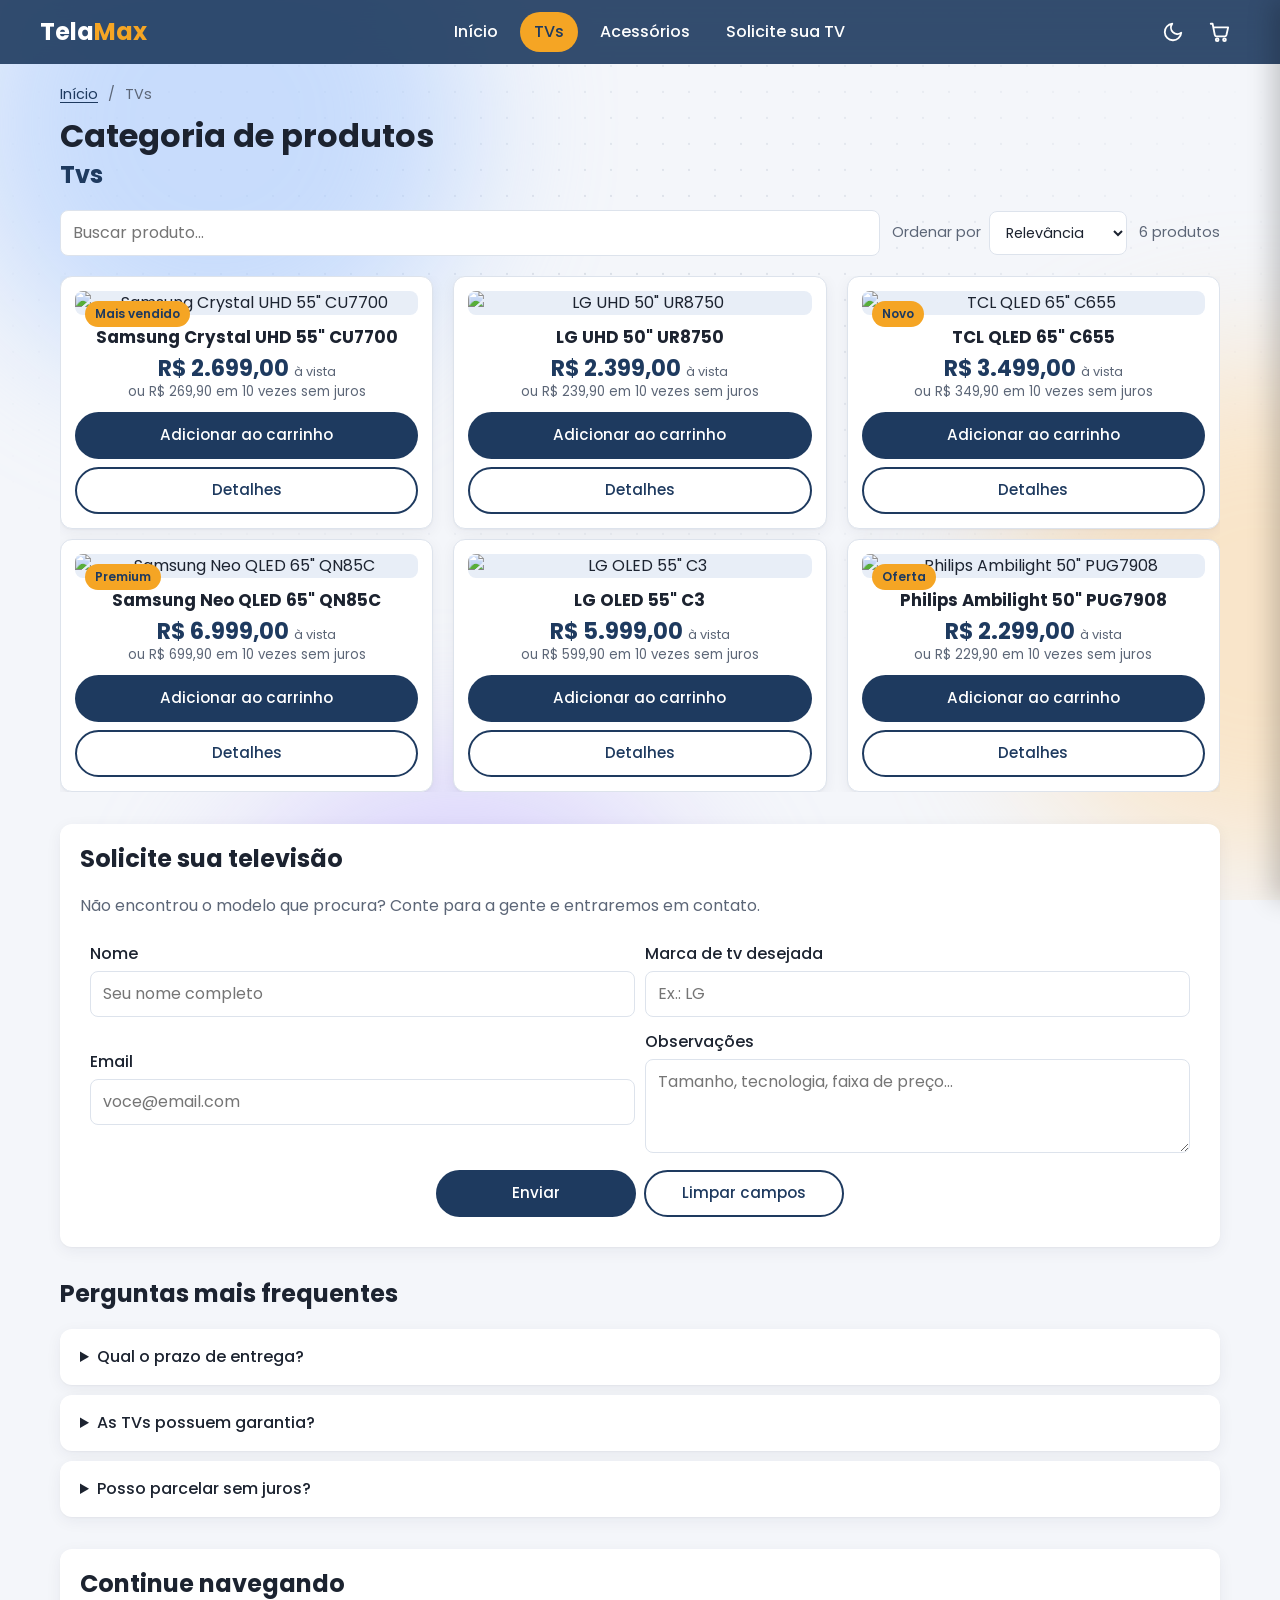
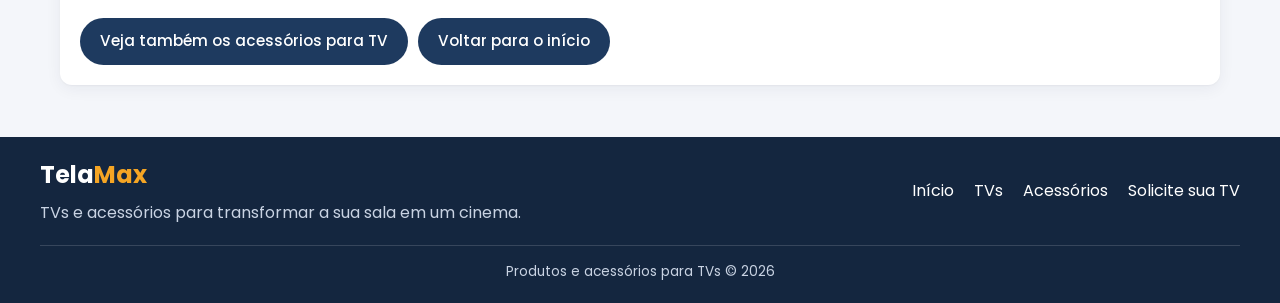
==== commit 830d5034: "UX mais suave: efeitos de fundo, transição entre páginas, zoom sutil e espaçamentos menores Co-Autho" ====
--- a/category_tvs.html
+++ b/category_tvs.html
@@ -251,7 +251,7 @@
     <p class="copyright">Produtos e acessórios para TVs &copy; 2026</p>
   </footer>
 
-  <div class="overlay" hidden></div>
+  <div class="overlay"></div>
 
   <aside class="cart-drawer" id="cart-drawer" aria-label="Carrinho" aria-hidden="true">
     <div class="cart-header">
--- a/css/style.css
+++ b/css/style.css
@@ -14,9 +14,18 @@
   --success: #1f9d55;
   --danger: #d64545;
   --radius: 12px;
-  --shadow: 0 2px 8px rgba(20, 35, 60, 0.08);
-  --shadow-hover: 0 10px 24px rgba(20, 35, 60, 0.16);
-  --header-height: 70px;
+  --shadow: 0 1px 2px rgba(20, 35, 60, 0.04), 0 4px 16px rgba(20, 35, 60, 0.06);
+  --shadow-hover: 0 2px 4px rgba(20, 35, 60, 0.04), 0 16px 40px rgba(20, 35, 60, 0.14);
+  --header-height: 64px;
+  /* curva de animação suave ("cremosa"): começa rápido e desacelera devagar */
+  --ease: cubic-bezier(0.22, 1, 0.36, 1);
+  /* efeitos de fundo */
+  --blob-1: #9cc3ff;
+  --blob-2: #ffd59a;
+  --blob-3: #c4b5ff;
+  --blob-opacity: 0.5;
+  --glow: rgba(91, 143, 214, 0.14);
+  --grid-dot: rgba(30, 58, 95, 0.12);
 }
 
 [data-theme="dark"] {
@@ -28,11 +37,20 @@
   --text: #e6ebf3;
   --text-muted: #9aa6b8;
   --border: #2c3a52;
-  --shadow: 0 2px 8px rgba(0, 0, 0, 0.4);
-  --shadow-hover: 0 10px 24px rgba(0, 0, 0, 0.5);
+  --shadow: 0 1px 2px rgba(0, 0, 0, 0.3), 0 4px 16px rgba(0, 0, 0, 0.25);
+  --shadow-hover: 0 2px 4px rgba(0, 0, 0, 0.3), 0 16px 40px rgba(0, 0, 0, 0.45);
+  --blob-1: #2a5fb0;
+  --blob-2: #8a5a12;
+  --blob-3: #4b3a9c;
+  --blob-opacity: 0.35;
+  --glow: rgba(91, 143, 214, 0.12);
+  --grid-dot: rgba(255, 255, 255, 0.06);
 }
 
 /* ---------- Base ---------- */
+html {
+  scroll-behavior: smooth;
+}
 
 /* dew_14 all 3: zera a margin do body (o espaçamento fica no header, main e footer) */
 body {
@@ -46,7 +64,27 @@
   display: flex;
   flex-direction: column;
   min-height: 100vh;
-  transition: background-color 0.3s, color 0.3s;
+  -webkit-font-smoothing: antialiased;
+  transition: background-color 0.5s var(--ease), color 0.5s var(--ease), opacity 0.3s var(--ease);
+  /* a página entra com um fade suave */
+  animation: page-fade 0.6s var(--ease) backwards;
+}
+
+main {
+  animation: page-rise 0.8s var(--ease) backwards;
+}
+
+/* ao clicar em um link para outra página, a atual some antes de trocar */
+body.page-leave {
+  opacity: 0;
+}
+
+@keyframes page-fade {
+  from { opacity: 0; }
+}
+
+@keyframes page-rise {
+  from { opacity: 0; transform: translateY(14px); }
 }
 
 body.no-scroll {
@@ -70,23 +108,33 @@
   clip: rect(0 0 0 0);
 }
 
-/* dew_12 all 2 + dew_16 all-3: opacidade no hover dos links com atraso de 0.8s */
 a {
   color: var(--primary);
+  text-underline-offset: 3px;
+}
+
+/* dew_12 all 2 + dew_16 all-3: opacidade no hover dos links com atraso de 0.8s */
+/* aplicado só nos links de texto, para o menu e os botões responderem na hora */
+p a,
+.breadcrumb a,
+.footer-nav a {
   transition: opacity 0.3s ease 0.8s;
 }
 
-a:hover {
+p a:hover,
+.breadcrumb a:hover,
+.footer-nav a:hover {
   opacity: 0.5;
 }
 
-/* dew_16 all-4: imagens aumentam 50% no hover */
+/* dew_16 all-4 (suavizado): zoom leve e lento, recortado dentro da moldura */
 img {
-  transition: transform 0.4s ease;
-}
-
-img:hover {
-  transform: scale(1.5);
+  transition: transform 1.2s var(--ease);
+}
+
+.product:hover .product-image img,
+.category a:hover .product-image img {
+  transform: scale(1.06);
 }
 
 /* dew_16 all-2: inputs com bordas arredondadas */
@@ -99,7 +147,7 @@
   background-color: var(--surface);
   border: 1px solid var(--border);
   border-radius: 8px;
-  transition: border-color 0.2s, box-shadow 0.2s;
+  transition: border-color 0.3s var(--ease), box-shadow 0.3s var(--ease);
 }
 
 input:focus,
@@ -124,11 +172,16 @@
   border: 2px solid transparent;
   border-radius: 999px;
   cursor: pointer;
-  transition: background-color 0.2s, transform 0.2s, opacity 0.3s ease 0.8s;
+  transition: background-color 0.4s var(--ease), color 0.4s var(--ease), transform 0.5s var(--ease), box-shadow 0.5s var(--ease);
+}
+
+.btn:hover {
+  transform: translateY(-2px);
 }
 
 .btn:active {
-  transform: scale(0.97);
+  transform: translateY(0) scale(0.97);
+  transition-duration: 0.1s;
 }
 
 .btn-primary {
@@ -138,6 +191,12 @@
 
 .btn-primary:hover {
   background-color: var(--primary-hover);
+  box-shadow: 0 8px 20px rgba(30, 58, 95, 0.3);
+}
+
+.btn-ghost:hover {
+  color: #ffffff;
+  background-color: var(--primary);
 }
 
 .btn-ghost {
@@ -169,7 +228,11 @@
   border: none;
   border-radius: 50%;
   cursor: pointer;
-  transition: background-color 0.2s;
+  transition: background-color 0.3s var(--ease), transform 0.4s var(--ease);
+}
+
+.icon-button:active {
+  transform: scale(0.9);
 }
 
 .icon-button:hover {
@@ -199,8 +262,28 @@
   box-sizing: border-box;
   padding: 0 20px;
   color: #ffffff;
-  background-color: #1e3a5f;
-  box-shadow: 0 2px 12px rgba(0, 0, 0, 0.15);
+  /* vidro fosco: deixa ver o fundo desfocado atrás */
+  background-color: rgba(30, 58, 95, 0.9);
+  -webkit-backdrop-filter: saturate(160%) blur(14px);
+  backdrop-filter: saturate(160%) blur(14px);
+  transition: background-color 0.5s var(--ease), box-shadow 0.5s var(--ease);
+}
+
+header.scrolled {
+  background-color: rgba(30, 58, 95, 0.94);
+  box-shadow: 0 6px 24px rgba(0, 0, 0, 0.15);
+}
+
+/* barra de progresso da leitura */
+.scroll-progress {
+  position: absolute;
+  left: 0;
+  bottom: 0;
+  width: 100%;
+  height: 3px;
+  background: linear-gradient(90deg, var(--accent), #ff7a59);
+  transform: scaleX(0);
+  transform-origin: left;
 }
 
 .header-inner {
@@ -263,8 +346,8 @@
   right: 0;
   max-height: 0;
   overflow: hidden;
-  background-color: #1e3a5f;
-  transition: max-height 0.3s ease;
+  background-color: rgba(30, 58, 95, 0.96);
+  transition: max-height 0.5s var(--ease);
 }
 
 .main-nav.open {
@@ -285,6 +368,11 @@
   color: #ffffff;
   font-weight: 500;
   text-decoration: none;
+  transition: background-color 0.4s var(--ease), color 0.4s var(--ease);
+}
+
+.nav a:hover {
+  background-color: rgba(255, 255, 255, 0.1);
 }
 
 /* página atual destacada no menu */
@@ -305,12 +393,12 @@
 }
 
 section {
-  margin-top: 40px;
+  margin-top: 32px;
 }
 
 .section-title {
-  margin-bottom: 20px;
-  font-size: 1.6rem;
+  margin: 0 0 14px;
+  font-size: 1.5rem;
 }
 
 .breadcrumb {
@@ -325,7 +413,7 @@
 
 /* dew_12 pd 1: banner com imagem de fundo centralizada e sem repetição */
 .banner {
-  padding: 50px 24px;
+  padding: 40px 20px;
   color: #ffffff;
   text-align: center;
   background-color: #1e3a5f;
@@ -382,11 +470,18 @@
 }
 
 .feature {
-  padding: 20px;
+  position: relative;
+  padding: 16px 18px;
   background-color: var(--surface);
   border-left: 4px solid var(--accent);
   border-radius: var(--radius);
   box-shadow: var(--shadow);
+  transition: transform 0.6s var(--ease), box-shadow 0.6s var(--ease);
+}
+
+.feature:hover {
+  transform: translateY(-3px);
+  box-shadow: var(--shadow-hover);
 }
 
 .feature h3 {
@@ -409,29 +504,30 @@
 }
 
 .category a {
+  position: relative;
   display: block;
   height: 100%;
   box-sizing: border-box;
-  padding: 16px;
+  padding: 14px;
   color: inherit;
   text-decoration: none;
   background-color: var(--surface);
   border-radius: var(--radius);
   box-shadow: var(--shadow);
-  transition: transform 0.2s, box-shadow 0.2s, opacity 0.3s ease 0.8s;
+  transition: transform 0.6s var(--ease), box-shadow 0.6s var(--ease);
 }
 
 .category a:hover {
-  transform: translateY(-4px);
+  transform: translateY(-5px);
   box-shadow: var(--shadow-hover);
 }
 
 .category h3 {
-  margin: 16px 0 4px;
+  margin: 12px 0 2px;
 }
 
 .category p {
-  margin: 0 0 12px;
+  margin: 0 0 8px;
   color: var(--text-muted);
 }
 
@@ -496,14 +592,13 @@
   flex-direction: column;
   width: 100%;
   box-sizing: border-box;
-  margin-bottom: 10px;
-  padding: 16px;
+  padding: 14px;
   text-align: center;
   background-color: var(--surface);
   border: 1px solid var(--border);
   border-radius: var(--radius);
   box-shadow: var(--shadow);
-  transition: transform 0.2s, box-shadow 0.2s;
+  transition: transform 0.6s var(--ease), box-shadow 0.6s var(--ease);
 }
 
 /* o display flex acima anularia o atributo hidden usado na busca */
@@ -512,13 +607,13 @@
 }
 
 .product:hover {
-  transform: translateY(-4px);
+  transform: translateY(-5px);
   box-shadow: var(--shadow-hover);
 }
 
 .product h3 {
   flex: 1;
-  margin: 16px 0 8px;
+  margin: 12px 0 6px;
   font-size: 1.05rem;
 }
 
@@ -535,15 +630,15 @@
 }
 
 .product h5 {
-  margin: 4px 0 16px;
+  margin: 2px 0 12px;
   font-weight: 400;
   color: var(--text-muted);
 }
 
 .badge {
   position: absolute;
-  top: 26px;
-  left: 26px;
+  top: 24px;
+  left: 24px;
   z-index: 1;
   padding: 4px 10px;
   font-size: 0.75rem;
@@ -558,6 +653,11 @@
   overflow: hidden;
   background-color: var(--surface-alt);
   border-radius: 8px;
+}
+
+/* no modo escuro as imagens claras ficam menos ofuscantes */
+[data-theme="dark"] .product-image img {
+  filter: brightness(0.85);
 }
 
 /* dew_14 ct 4: imagens responsivas */
@@ -588,7 +688,7 @@
 
 /* ---------- Continue navegando ---------- */
 .next-steps {
-  padding: 24px;
+  padding: 20px;
   background-color: var(--surface);
   border-radius: var(--radius);
   box-shadow: var(--shadow);
@@ -611,7 +711,7 @@
 
 /* dew_15 all 2 + dew_16 all-1: rodapé com cor de fundo e padding */
 footer {
-  margin-top: 40px;
+  margin-top: 32px;
   padding: 20px;
   color: #c9d3e3;
   background-color: #14263f;
@@ -657,7 +757,17 @@
   position: fixed;
   inset: 0;
   z-index: 20;
-  background-color: rgba(0, 0, 0, 0.5);
+  background-color: rgba(10, 18, 30, 0.45);
+  -webkit-backdrop-filter: blur(3px);
+  backdrop-filter: blur(3px);
+  opacity: 0;
+  visibility: hidden;
+  transition: opacity 0.5s var(--ease), visibility 0.5s;
+}
+
+.overlay.show {
+  opacity: 1;
+  visibility: visible;
 }
 
 .cart-drawer {
@@ -674,7 +784,7 @@
   background-color: var(--surface);
   box-shadow: -8px 0 24px rgba(0, 0, 0, 0.2);
   transform: translateX(100%);
-  transition: transform 0.3s ease;
+  transition: transform 0.6s var(--ease);
 }
 
 .cart-drawer.open {
@@ -717,10 +827,6 @@
   height: 44px;
   object-fit: cover;
   border-radius: 6px;
-}
-
-.cart-item img:hover {
-  transform: none;
 }
 
 .cart-item-name {
@@ -794,7 +900,7 @@
   opacity: 0;
   pointer-events: none;
   transform: translateY(10px);
-  transition: opacity 0.3s, transform 0.3s;
+  transition: opacity 0.5s var(--ease), transform 0.5s var(--ease);
 }
 
 .back-to-top.visible {
@@ -817,7 +923,7 @@
   opacity: 0;
   pointer-events: none;
   transform: translate(-50%, 20px);
-  transition: opacity 0.3s, transform 0.3s;
+  transition: opacity 0.5s var(--ease), transform 0.5s var(--ease);
 }
 
 .toast.show {
@@ -828,7 +934,7 @@
 /* ---------- Tablets (a partir de 768px) ---------- */
 @media (min-width: 768px) {
   .banner {
-    padding: 80px 40px;
+    padding: 56px 40px;
   }
 
   .banner h1 {
@@ -906,3 +1012,381 @@
     display: none;
   }
 }
+
+/* ---------- Scrollytelling: "Monte seu cinema em casa" ---------- */
+/* mobile first: a TV fica fixa no topo e os cartões passam por cima dela */
+.story-intro {
+  margin-top: -10px;
+  color: var(--text-muted);
+}
+
+.story-visual {
+  position: sticky;
+  top: calc(var(--header-height) + 10px);
+  z-index: 1;
+  display: flex;
+  flex-direction: column;
+  gap: 10px;
+  height: 42vh;
+  min-height: 260px;
+}
+
+.story-wall {
+  position: relative;
+  display: flex;
+  flex: 1;
+  flex-direction: column;
+  align-items: center;
+  justify-content: center;
+  gap: 14px;
+  overflow: hidden;
+  background-color: var(--surface);
+  border-radius: var(--radius);
+  box-shadow: var(--shadow);
+  transition: background-color 0.8s var(--ease);
+}
+
+.tv {
+  position: relative;
+  width: 55%;
+  max-width: 520px;
+  transition: width 0.9s var(--ease);
+}
+
+.tv-screen {
+  position: relative;
+  display: flex;
+  align-items: center;
+  justify-content: center;
+  aspect-ratio: 16 / 9;
+  overflow: hidden;
+  background: linear-gradient(135deg, #0d1b2e, #1e3a5f);
+  background-size: 200% 200%;
+  border: 6px solid #111111;
+  border-radius: 8px;
+  box-shadow: 0 10px 30px rgba(0, 0, 0, 0.3);
+  transition: background 0.6s;
+}
+
+/* grade de pixels mostrada no passo da resolução */
+.tv-screen::after {
+  content: "";
+  position: absolute;
+  inset: 0;
+  background-image:
+    repeating-linear-gradient(0deg, rgba(255, 255, 255, 0.12) 0 1px, transparent 1px 6px),
+    repeating-linear-gradient(90deg, rgba(255, 255, 255, 0.12) 0 1px, transparent 1px 6px);
+  opacity: 0;
+  transition: opacity 0.6s;
+}
+
+.tv-label {
+  position: relative;
+  z-index: 1;
+  font-size: clamp(1.2rem, 4vw, 2.4rem);
+  font-weight: 700;
+  color: #ffffff;
+  text-shadow: 0 2px 10px rgba(0, 0, 0, 0.4);
+}
+
+.tv-stand {
+  width: 30%;
+  height: 10px;
+  margin: 0 auto;
+  background-color: #2a2a2a;
+  border-radius: 0 0 6px 6px;
+  transition: opacity 0.4s;
+}
+
+.soundbar {
+  width: 40%;
+  max-width: 380px;
+  height: 14px;
+  background: linear-gradient(#333333, #111111);
+  border-radius: 7px;
+  opacity: 0;
+  transform: translateY(30px);
+  transition: opacity 0.8s var(--ease), transform 0.8s var(--ease);
+}
+
+/* passo 2 em diante: TV maior */
+.story-visual:not([data-step="1"]) .tv {
+  width: 75%;
+}
+
+/* passo 2: pixels do 4K */
+.story-visual[data-step="2"] .tv-screen::after {
+  opacity: 1;
+}
+
+/* passo 3 em diante: cores vivas do QLED/OLED */
+.story-visual:is([data-step="3"], [data-step="4"], [data-step="5"]) .tv-screen {
+  background: linear-gradient(135deg, #ff5f6d, #f5a524, #38d39f, #4c8dff, #a970ff);
+  background-size: 300% 300%;
+  animation: screen-colors 6s ease infinite;
+}
+
+@keyframes screen-colors {
+  0% { background-position: 0% 50%; }
+  50% { background-position: 100% 50%; }
+  100% { background-position: 0% 50%; }
+}
+
+/* passo 4 em diante: soundbar */
+.story-visual:is([data-step="4"], [data-step="5"]) .soundbar {
+  opacity: 1;
+  transform: translateY(0);
+}
+
+/* passo 5: TV na parede (parede com textura listrada) */
+.story-visual[data-step="5"] .story-wall {
+  background-color: var(--surface-alt);
+  background-image: repeating-linear-gradient(90deg, transparent 0 38px, rgba(30, 58, 95, 0.07) 38px 40px);
+}
+
+.story-visual[data-step="5"] .tv-stand {
+  opacity: 0;
+}
+
+/* bolinhas de progresso */
+.story-progress {
+  display: flex;
+  justify-content: center;
+  gap: 8px;
+  margin: 0;
+  padding: 0;
+  list-style: none;
+}
+
+.story-progress li {
+  width: 10px;
+  height: 10px;
+  background-color: var(--border);
+  border-radius: 999px;
+  transition: width 0.3s, background-color 0.3s;
+}
+
+.story-progress li.done {
+  background-color: var(--primary);
+}
+
+.story-progress li.active {
+  width: 28px;
+  background-color: var(--accent);
+}
+
+.story-steps {
+  position: relative;
+  z-index: 2;
+}
+
+/* no celular o cartão fica na parte de baixo, sem cobrir a TV */
+.story-step {
+  display: flex;
+  align-items: flex-end;
+  min-height: 70vh;
+  padding-bottom: 4vh;
+  box-sizing: border-box;
+}
+
+.story-card {
+  width: 100%;
+  padding: 24px;
+  background-color: var(--surface);
+  border-radius: var(--radius);
+  box-shadow: var(--shadow-hover);
+  opacity: 0.4;
+  transform: scale(0.96);
+  transition: opacity 0.7s var(--ease), transform 0.7s var(--ease);
+}
+
+.story-step.active .story-card {
+  opacity: 1;
+  transform: scale(1);
+}
+
+.story-number {
+  font-size: 0.8rem;
+  font-weight: 600;
+  text-transform: uppercase;
+  letter-spacing: 0.05em;
+  color: var(--accent);
+}
+
+.story-card h3 {
+  margin: 6px 0 8px;
+  font-size: 1.4rem;
+}
+
+.story-card p {
+  margin: 0;
+  color: var(--text-muted);
+}
+
+.story-actions {
+  display: flex;
+  flex-wrap: wrap;
+  gap: 10px;
+  margin-top: 16px;
+}
+
+/* telas grandes: texto à esquerda e TV fixa à direita */
+@media (min-width: 1024px) {
+  .story-inner {
+    display: grid;
+    grid-template-columns: 1fr 1.2fr;
+    gap: 40px;
+  }
+
+  .story-visual {
+    grid-column: 2;
+    grid-row: 1;
+    align-self: start;
+    top: calc(var(--header-height) + 30px);
+    height: min(520px, calc(100vh - var(--header-height) - 60px));
+  }
+
+  .story-steps {
+    grid-column: 1;
+    grid-row: 1;
+  }
+
+  .story-step {
+    align-items: center;
+    min-height: 62vh;
+    padding-bottom: 0;
+  }
+
+  .story-card {
+    box-shadow: var(--shadow);
+  }
+}
+
+/* ---------- Seções aparecem ao rolar a página ---------- */
+/* só esconde enquanto não ficou visível, para não anular o hover dos cards */
+.reveal {
+  transition: opacity 0.9s var(--ease), transform 0.9s var(--ease), filter 0.9s var(--ease), box-shadow 0.6s var(--ease);
+}
+
+.reveal:not(.visible) {
+  opacity: 0;
+  transform: translateY(20px);
+  filter: blur(6px);
+}
+
+/* ---------- Efeitos de fundo (criados pelo main.js) ---------- */
+.bg-effects {
+  position: fixed;
+  inset: 0;
+  z-index: -1;
+  overflow: hidden;
+  pointer-events: none;
+}
+
+/* grade de pontinhos que desliza devagar com a rolagem */
+.bg-grid {
+  position: absolute;
+  inset: 0;
+  background-image: radial-gradient(var(--grid-dot) 1px, transparent 1.5px);
+  background-size: 26px 26px;
+  -webkit-mask-image: radial-gradient(ellipse 80% 60% at 50% 30%, #000 0%, transparent 75%);
+  mask-image: radial-gradient(ellipse 80% 60% at 50% 30%, #000 0%, transparent 75%);
+}
+
+/* manchas de cor desfocadas que seguem o mouse e a rolagem com inércia */
+.blob {
+  position: absolute;
+  width: 40vmax;
+  height: 40vmax;
+  opacity: var(--blob-opacity);
+  filter: blur(70px);
+  will-change: transform;
+}
+
+.blob::before {
+  content: "";
+  position: absolute;
+  inset: 0;
+  background-color: var(--c);
+  border-radius: 50%;
+  animation: blob-float 20s ease-in-out infinite alternate;
+}
+
+.blob-1 { top: -14vmax; left: -10vmax; --c: var(--blob-1); }
+.blob-2 { top: 25vh; right: -16vmax; --c: var(--blob-2); }
+.blob-3 { bottom: -20vmax; left: 20vw; --c: var(--blob-3); }
+.blob-2::before { animation-delay: -7s; }
+.blob-3::before { animation-delay: -14s; }
+
+@keyframes blob-float {
+  0% { transform: translate(0, 0) scale(1); }
+  50% { transform: translate(5vmax, -4vmax) scale(1.1); }
+  100% { transform: translate(-4vmax, 3vmax) scale(0.92); }
+}
+
+/* brilho que acompanha o cursor */
+.cursor-glow {
+  position: absolute;
+  top: -300px;
+  left: -300px;
+  width: 600px;
+  height: 600px;
+  background: radial-gradient(circle, var(--glow) 0%, transparent 65%);
+  border-radius: 50%;
+  opacity: 0;
+  transition: opacity 0.8s var(--ease);
+  will-change: transform;
+}
+
+.cursor-glow.active {
+  opacity: 1;
+}
+
+/* luz que segue o mouse dentro dos cards */
+/* isolation + z-index -1: a luz fica sobre o fundo do card, mas atrás da imagem e do texto */
+.product,
+.category a,
+.feature {
+  isolation: isolate;
+}
+
+.product::after,
+.category a::after,
+.feature::after {
+  content: "";
+  position: absolute;
+  inset: 0;
+  border-radius: inherit;
+  z-index: -1;
+  background: radial-gradient(280px circle at var(--mx, 50%) var(--my, 50%), rgba(245, 165, 36, 0.16), transparent 70%);
+  opacity: 0;
+  pointer-events: none;
+  transition: opacity 0.6s var(--ease);
+}
+
+.product:hover::after,
+.category a:hover::after,
+.feature:hover::after {
+  opacity: 1;
+}
+
+/* respeita quem desativou animações no sistema */
+@media (prefers-reduced-motion: reduce) {
+  *,
+  *::before,
+  *::after {
+    animation: none !important;
+    transition: none !important;
+  }
+
+  .reveal:not(.visible) {
+    opacity: 1;
+    transform: none;
+    filter: none;
+  }
+
+  .bg-effects .blob,
+  .cursor-glow {
+    display: none;
+  }
+}
--- a/css/category_tvs.css
+++ b/css/category_tvs.css
@@ -15,19 +15,19 @@
 
 h1 {
   margin: 0;
-  animation: slide-title 1s ease-out;
+  animation: slide-title 1s var(--ease);
 }
 
 .products-title {
   display: inline-block;
   margin: 4px 0 20px;
   color: var(--primary);
-  animation: rotate-title 1.5s ease-in-out 0.5s;
+  animation: rotate-title 1.6s var(--ease) 0.4s;
 }
 
 /* ---------- Formulário de solicitação ---------- */
 .form-section {
-  padding: 24px;
+  padding: 20px;
   background-color: var(--surface);
   border-radius: var(--radius);
   box-shadow: var(--shadow);
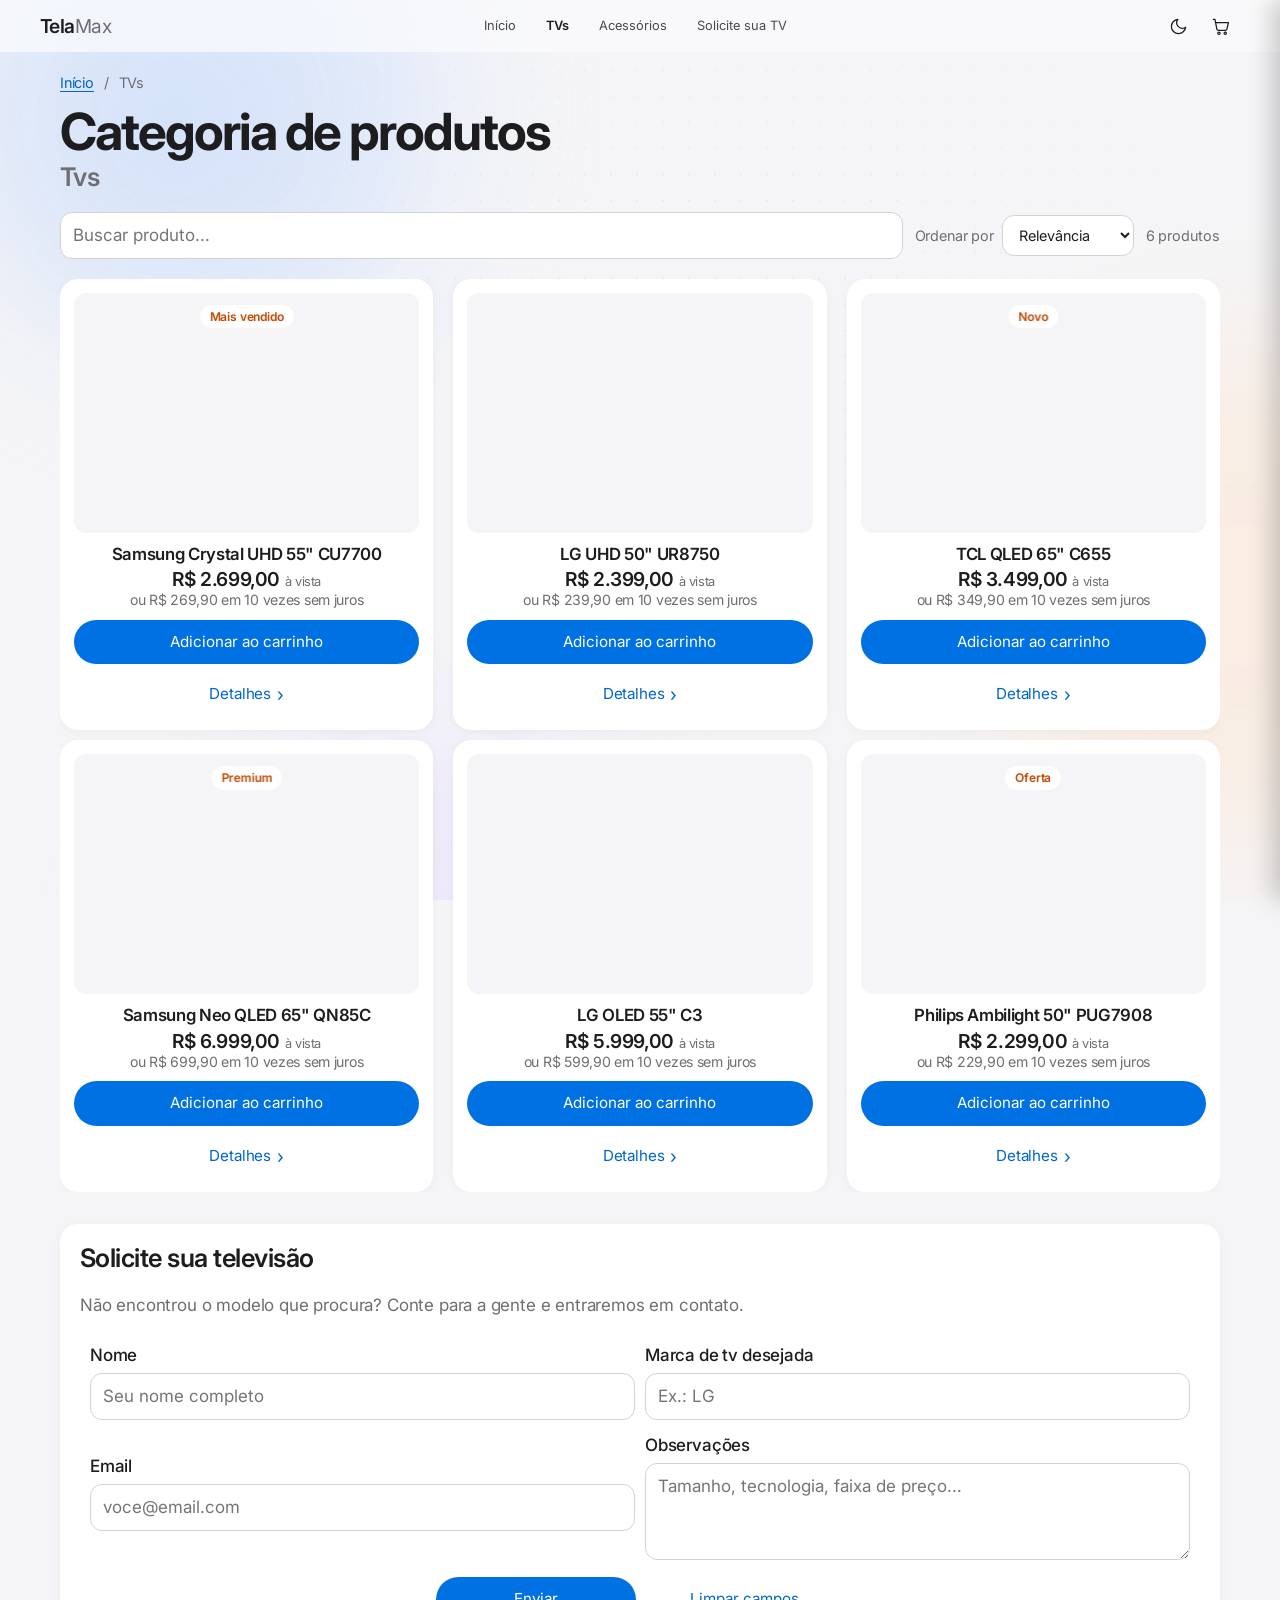
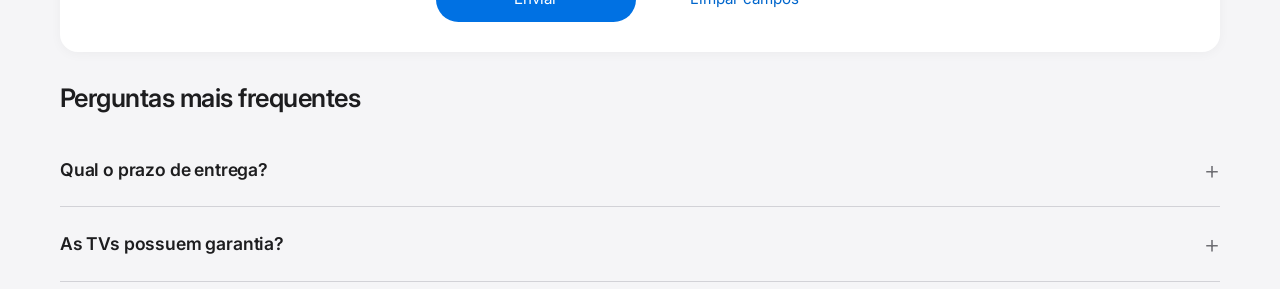
==== commit caf315e8: "Visual estilo Apple e scrollytelling interativo com tela de pixels QLED x OLED - Visual inspirado na" ====
--- a/category_tvs.html
+++ b/category_tvs.html
@@ -6,7 +6,7 @@
   <title>TelaMax - TVs</title>
   <link rel="preconnect" href="https://fonts.googleapis.com">
   <link rel="preconnect" href="https://fonts.gstatic.com" crossorigin>
-  <link href="https://fonts.googleapis.com/css2?family=Poppins:wght@400;500;600;700&display=swap" rel="stylesheet">
+  <link href="https://fonts.googleapis.com/css2?family=Inter:wght@400;500;600;700&display=swap" rel="stylesheet">
   <link rel="stylesheet" href="css/style.css">
   <link rel="stylesheet" href="css/category_tvs.css">
   <script src="js/theme.js"></script>
@@ -67,13 +67,13 @@
     </div>
 
     <ul class="products-list">
-      <li class="product" data-id="tv-samsung-55" data-name="Samsung Crystal UHD 55&quot; CU7700" data-price="2699.00" data-image="https://placehold.co/600x400/e8eef7/1e3a5f/png?text=Samsung+55">
+      <li class="product" data-id="tv-samsung-55" data-name="Samsung Crystal UHD 55&quot; CU7700" data-price="2699.00" data-image="https://placehold.co/600x400/f5f5f7/1d1d1f/png?text=Samsung+55">
         <span class="badge">Mais vendido</span>
         <div class="product-image">
           <picture>
-            <source media="(max-width: 767px)" srcset="https://placehold.co/400x267/e8eef7/1e3a5f/webp?text=Samsung+55" type="image/webp">
-            <source media="(max-width: 1339px)" srcset="https://placehold.co/500x333/e8eef7/1e3a5f/webp?text=Samsung+55" type="image/webp">
-            <img src="https://placehold.co/600x400/e8eef7/1e3a5f/png?text=Samsung+55" alt="Samsung Crystal UHD 55&quot; CU7700" loading="lazy">
+            <source media="(max-width: 767px)" srcset="https://placehold.co/400x267/f5f5f7/1d1d1f/webp?text=Samsung+55" type="image/webp">
+            <source media="(max-width: 1339px)" srcset="https://placehold.co/500x333/f5f5f7/1d1d1f/webp?text=Samsung+55" type="image/webp">
+            <img src="https://placehold.co/600x400/f5f5f7/1d1d1f/png?text=Samsung+55" alt="Samsung Crystal UHD 55&quot; CU7700" loading="lazy">
           </picture>
         </div>
         <h3>Samsung Crystal UHD 55" CU7700</h3>
@@ -84,12 +84,12 @@
           <a href="https://www.samsung.com/br/" class="btn btn-ghost" target="_blank" rel="noopener noreferrer">Detalhes</a>
         </div>
       </li>
-      <li class="product" data-id="tv-lg-50" data-name="LG UHD 50&quot; UR8750" data-price="2399.00" data-image="https://placehold.co/600x400/e8eef7/1e3a5f/png?text=LG+50">
-        <div class="product-image">
-          <picture>
-            <source media="(max-width: 767px)" srcset="https://placehold.co/400x267/e8eef7/1e3a5f/webp?text=LG+50" type="image/webp">
-            <source media="(max-width: 1339px)" srcset="https://placehold.co/500x333/e8eef7/1e3a5f/webp?text=LG+50" type="image/webp">
-            <img src="https://placehold.co/600x400/e8eef7/1e3a5f/png?text=LG+50" alt="LG UHD 50&quot; UR8750" loading="lazy">
+      <li class="product" data-id="tv-lg-50" data-name="LG UHD 50&quot; UR8750" data-price="2399.00" data-image="https://placehold.co/600x400/f5f5f7/1d1d1f/png?text=LG+50">
+        <div class="product-image">
+          <picture>
+            <source media="(max-width: 767px)" srcset="https://placehold.co/400x267/f5f5f7/1d1d1f/webp?text=LG+50" type="image/webp">
+            <source media="(max-width: 1339px)" srcset="https://placehold.co/500x333/f5f5f7/1d1d1f/webp?text=LG+50" type="image/webp">
+            <img src="https://placehold.co/600x400/f5f5f7/1d1d1f/png?text=LG+50" alt="LG UHD 50&quot; UR8750" loading="lazy">
           </picture>
         </div>
         <h3>LG UHD 50" UR8750</h3>
@@ -100,13 +100,13 @@
           <a href="https://www.lg.com/br" class="btn btn-ghost" target="_blank" rel="noopener noreferrer">Detalhes</a>
         </div>
       </li>
-      <li class="product" data-id="tv-tcl-65" data-name="TCL QLED 65&quot; C655" data-price="3499.00" data-image="https://placehold.co/600x400/e8eef7/1e3a5f/png?text=TCL+65">
+      <li class="product" data-id="tv-tcl-65" data-name="TCL QLED 65&quot; C655" data-price="3499.00" data-image="https://placehold.co/600x400/f5f5f7/1d1d1f/png?text=TCL+65">
         <span class="badge">Novo</span>
         <div class="product-image">
           <picture>
-            <source media="(max-width: 767px)" srcset="https://placehold.co/400x267/e8eef7/1e3a5f/webp?text=TCL+65" type="image/webp">
-            <source media="(max-width: 1339px)" srcset="https://placehold.co/500x333/e8eef7/1e3a5f/webp?text=TCL+65" type="image/webp">
-            <img src="https://placehold.co/600x400/e8eef7/1e3a5f/png?text=TCL+65" alt="TCL QLED 65&quot; C655" loading="lazy">
+            <source media="(max-width: 767px)" srcset="https://placehold.co/400x267/f5f5f7/1d1d1f/webp?text=TCL+65" type="image/webp">
+            <source media="(max-width: 1339px)" srcset="https://placehold.co/500x333/f5f5f7/1d1d1f/webp?text=TCL+65" type="image/webp">
+            <img src="https://placehold.co/600x400/f5f5f7/1d1d1f/png?text=TCL+65" alt="TCL QLED 65&quot; C655" loading="lazy">
           </picture>
         </div>
         <h3>TCL QLED 65" C655</h3>
@@ -117,13 +117,13 @@
           <a href="https://www.tcl.com/br/pt" class="btn btn-ghost" target="_blank" rel="noopener noreferrer">Detalhes</a>
         </div>
       </li>
-      <li class="product" data-id="tv-samsung-neo-65" data-name="Samsung Neo QLED 65&quot; QN85C" data-price="6999.00" data-image="https://placehold.co/600x400/e8eef7/1e3a5f/png?text=Neo+QLED+65">
+      <li class="product" data-id="tv-samsung-neo-65" data-name="Samsung Neo QLED 65&quot; QN85C" data-price="6999.00" data-image="https://placehold.co/600x400/f5f5f7/1d1d1f/png?text=Neo+QLED+65">
         <span class="badge">Premium</span>
         <div class="product-image">
           <picture>
-            <source media="(max-width: 767px)" srcset="https://placehold.co/400x267/e8eef7/1e3a5f/webp?text=Neo+QLED+65" type="image/webp">
-            <source media="(max-width: 1339px)" srcset="https://placehold.co/500x333/e8eef7/1e3a5f/webp?text=Neo+QLED+65" type="image/webp">
-            <img src="https://placehold.co/600x400/e8eef7/1e3a5f/png?text=Neo+QLED+65" alt="Samsung Neo QLED 65&quot; QN85C" loading="lazy">
+            <source media="(max-width: 767px)" srcset="https://placehold.co/400x267/f5f5f7/1d1d1f/webp?text=Neo+QLED+65" type="image/webp">
+            <source media="(max-width: 1339px)" srcset="https://placehold.co/500x333/f5f5f7/1d1d1f/webp?text=Neo+QLED+65" type="image/webp">
+            <img src="https://placehold.co/600x400/f5f5f7/1d1d1f/png?text=Neo+QLED+65" alt="Samsung Neo QLED 65&quot; QN85C" loading="lazy">
           </picture>
         </div>
         <h3>Samsung Neo QLED 65" QN85C</h3>
@@ -134,12 +134,12 @@
           <a href="https://www.samsung.com/br/" class="btn btn-ghost" target="_blank" rel="noopener noreferrer">Detalhes</a>
         </div>
       </li>
-      <li class="product" data-id="tv-lg-oled-55" data-name="LG OLED 55&quot; C3" data-price="5999.00" data-image="https://placehold.co/600x400/e8eef7/1e3a5f/png?text=LG+OLED+55">
-        <div class="product-image">
-          <picture>
-            <source media="(max-width: 767px)" srcset="https://placehold.co/400x267/e8eef7/1e3a5f/webp?text=LG+OLED+55" type="image/webp">
-            <source media="(max-width: 1339px)" srcset="https://placehold.co/500x333/e8eef7/1e3a5f/webp?text=LG+OLED+55" type="image/webp">
-            <img src="https://placehold.co/600x400/e8eef7/1e3a5f/png?text=LG+OLED+55" alt="LG OLED 55&quot; C3" loading="lazy">
+      <li class="product" data-id="tv-lg-oled-55" data-name="LG OLED 55&quot; C3" data-price="5999.00" data-image="https://placehold.co/600x400/f5f5f7/1d1d1f/png?text=LG+OLED+55">
+        <div class="product-image">
+          <picture>
+            <source media="(max-width: 767px)" srcset="https://placehold.co/400x267/f5f5f7/1d1d1f/webp?text=LG+OLED+55" type="image/webp">
+            <source media="(max-width: 1339px)" srcset="https://placehold.co/500x333/f5f5f7/1d1d1f/webp?text=LG+OLED+55" type="image/webp">
+            <img src="https://placehold.co/600x400/f5f5f7/1d1d1f/png?text=LG+OLED+55" alt="LG OLED 55&quot; C3" loading="lazy">
           </picture>
         </div>
         <h3>LG OLED 55" C3</h3>
@@ -150,13 +150,13 @@
           <a href="https://www.lg.com/br" class="btn btn-ghost" target="_blank" rel="noopener noreferrer">Detalhes</a>
         </div>
       </li>
-      <li class="product" data-id="tv-philips-50" data-name="Philips Ambilight 50&quot; PUG7908" data-price="2299.00" data-image="https://placehold.co/600x400/e8eef7/1e3a5f/png?text=Philips+50">
+      <li class="product" data-id="tv-philips-50" data-name="Philips Ambilight 50&quot; PUG7908" data-price="2299.00" data-image="https://placehold.co/600x400/f5f5f7/1d1d1f/png?text=Philips+50">
         <span class="badge">Oferta</span>
         <div class="product-image">
           <picture>
-            <source media="(max-width: 767px)" srcset="https://placehold.co/400x267/e8eef7/1e3a5f/webp?text=Philips+50" type="image/webp">
-            <source media="(max-width: 1339px)" srcset="https://placehold.co/500x333/e8eef7/1e3a5f/webp?text=Philips+50" type="image/webp">
-            <img src="https://placehold.co/600x400/e8eef7/1e3a5f/png?text=Philips+50" alt="Philips Ambilight 50&quot; PUG7908" loading="lazy">
+            <source media="(max-width: 767px)" srcset="https://placehold.co/400x267/f5f5f7/1d1d1f/webp?text=Philips+50" type="image/webp">
+            <source media="(max-width: 1339px)" srcset="https://placehold.co/500x333/f5f5f7/1d1d1f/webp?text=Philips+50" type="image/webp">
+            <img src="https://placehold.co/600x400/f5f5f7/1d1d1f/png?text=Philips+50" alt="Philips Ambilight 50&quot; PUG7908" loading="lazy">
           </picture>
         </div>
         <h3>Philips Ambilight 50" PUG7908</h3>
--- a/css/style.css
+++ b/css/style.css
@@ -1,50 +1,56 @@
 /* Estilos comuns a todas as páginas */
 
 /* ---------- Cores e medidas ---------- */
+/* paleta inspirada no site da Apple: cinzas neutros e um único azul de ação */
 :root {
-  --primary: #1e3a5f;
-  --primary-hover: #2a4f80;
-  --accent: #f5a524;
-  --bg: #f4f6fa;
+  --primary: #0071e3;
+  --primary-hover: #0077ed;
+  --link: #0066cc;
+  --accent: #bf4800;
+  --bg: #f5f5f7;
   --surface: #ffffff;
-  --surface-alt: #e8eef7;
-  --text: #1c2330;
-  --text-muted: #5c6677;
-  --border: #dde3ec;
-  --success: #1f9d55;
-  --danger: #d64545;
-  --radius: 12px;
-  --shadow: 0 1px 2px rgba(20, 35, 60, 0.04), 0 4px 16px rgba(20, 35, 60, 0.06);
-  --shadow-hover: 0 2px 4px rgba(20, 35, 60, 0.04), 0 16px 40px rgba(20, 35, 60, 0.14);
-  --header-height: 64px;
+  --surface-alt: #f5f5f7;
+  --text: #1d1d1f;
+  --text-muted: #6e6e73;
+  --border: #d2d2d7;
+  --success: #1d8f4e;
+  --danger: #e30000;
+  --radius: 18px;
+  --shadow: 0 2px 12px rgba(0, 0, 0, 0.04);
+  --shadow-hover: 0 4px 8px rgba(0, 0, 0, 0.04), 0 18px 48px rgba(0, 0, 0, 0.1);
+  --header-height: 52px;
+  --header-bg: rgba(250, 250, 252, 0.78);
   /* curva de animação suave ("cremosa"): começa rápido e desacelera devagar */
   --ease: cubic-bezier(0.22, 1, 0.36, 1);
-  /* efeitos de fundo */
-  --blob-1: #9cc3ff;
-  --blob-2: #ffd59a;
-  --blob-3: #c4b5ff;
+  /* efeitos de fundo, bem discretos */
+  --blob-1: #cfe0ff;
+  --blob-2: #ffe4cc;
+  --blob-3: #e6dcff;
+  --blob-opacity: 0.45;
+  --glow: rgba(0, 113, 227, 0.06);
+  --grid-dot: rgba(0, 0, 0, 0.05);
+}
+
+[data-theme="dark"] {
+  --primary: #0071e3;
+  --primary-hover: #0077ed;
+  --link: #2997ff;
+  --accent: #ff9f0a;
+  --bg: #000000;
+  --surface: #1d1d1f;
+  --surface-alt: #2c2c2e;
+  --text: #f5f5f7;
+  --text-muted: #86868b;
+  --border: #424245;
+  --shadow: 0 2px 12px rgba(0, 0, 0, 0.3);
+  --shadow-hover: 0 18px 48px rgba(0, 0, 0, 0.6);
+  --header-bg: rgba(22, 22, 23, 0.78);
+  --blob-1: #0a2a5c;
+  --blob-2: #3d2408;
+  --blob-3: #24164d;
   --blob-opacity: 0.5;
-  --glow: rgba(91, 143, 214, 0.14);
-  --grid-dot: rgba(30, 58, 95, 0.12);
-}
-
-[data-theme="dark"] {
-  --primary: #5b8fd6;
-  --primary-hover: #77a5e6;
-  --bg: #0f1520;
-  --surface: #182131;
-  --surface-alt: #223049;
-  --text: #e6ebf3;
-  --text-muted: #9aa6b8;
-  --border: #2c3a52;
-  --shadow: 0 1px 2px rgba(0, 0, 0, 0.3), 0 4px 16px rgba(0, 0, 0, 0.25);
-  --shadow-hover: 0 2px 4px rgba(0, 0, 0, 0.3), 0 16px 40px rgba(0, 0, 0, 0.45);
-  --blob-1: #2a5fb0;
-  --blob-2: #8a5a12;
-  --blob-3: #4b3a9c;
-  --blob-opacity: 0.35;
-  --glow: rgba(91, 143, 214, 0.12);
-  --grid-dot: rgba(255, 255, 255, 0.06);
+  --glow: rgba(41, 151, 255, 0.07);
+  --grid-dot: rgba(255, 255, 255, 0.05);
 }
 
 /* ---------- Base ---------- */
@@ -56,8 +62,11 @@
 body {
   margin: 0;
   padding: 0;
-  font-family: "Poppins", Arial, Helvetica, sans-serif;
-  line-height: 1.5;
+  /* fonte do sistema: SF Pro no Mac/iPhone, Inter nos outros */
+  font-family: -apple-system, BlinkMacSystemFont, "SF Pro Text", "Inter", "Helvetica Neue", Arial, sans-serif;
+  font-size: 17px;
+  line-height: 1.47;
+  letter-spacing: -0.01em;
   color: var(--text);
   background-color: var(--bg);
   /* rodapé sempre no fim da tela, mesmo em páginas curtas */
@@ -92,7 +101,9 @@
 }
 
 h1, h2, h3, h4, h5 {
-  line-height: 1.25;
+  font-weight: 600;
+  line-height: 1.1;
+  letter-spacing: -0.02em;
 }
 
 /* evita que o cabeçalho fixo cubra o destino de links com # */
@@ -109,7 +120,7 @@
 }
 
 a {
-  color: var(--primary);
+  color: var(--link);
   text-underline-offset: 3px;
 }
 
@@ -146,7 +157,7 @@
   color: var(--text);
   background-color: var(--surface);
   border: 1px solid var(--border);
-  border-radius: 8px;
+  border-radius: 12px;
   transition: border-color 0.3s var(--ease), box-shadow 0.3s var(--ease);
 }
 
@@ -155,7 +166,7 @@
 textarea:focus {
   outline: none;
   border-color: var(--primary);
-  box-shadow: 0 0 0 3px rgba(91, 143, 214, 0.25);
+  box-shadow: 0 0 0 4px rgba(0, 113, 227, 0.2);
 }
 
 /* ---------- Botões ---------- */
@@ -164,9 +175,9 @@
   align-items: center;
   justify-content: center;
   gap: 6px;
-  padding: 10px 18px;
+  padding: 9px 20px;
   font: inherit;
-  font-weight: 500;
+  font-weight: 400;
   font-size: 0.95rem;
   text-decoration: none;
   border: 2px solid transparent;
@@ -191,28 +202,42 @@
 
 .btn-primary:hover {
   background-color: var(--primary-hover);
-  box-shadow: 0 8px 20px rgba(30, 58, 95, 0.3);
-}
-
-.btn-ghost:hover {
-  color: #ffffff;
-  background-color: var(--primary);
-}
-
-.btn-ghost {
-  color: var(--primary);
+}
+
+/* link no estilo "Saiba mais ›" */
+.btn-ghost,
+.btn-link-light {
+  padding-left: 8px;
+  padding-right: 8px;
+  color: var(--link);
   background-color: transparent;
-  border-color: var(--primary);
-}
-
-.btn-light {
-  color: #1e3a5f;
-  background-color: #ffffff;
-}
-
-.btn-outline-light {
-  color: #ffffff;
-  border-color: #ffffff;
+}
+
+.btn-ghost::after,
+.btn-link-light::after {
+  content: "›";
+  font-size: 1.2em;
+  line-height: 1;
+  transition: transform 0.4s var(--ease);
+}
+
+.btn-ghost:hover,
+.btn-link-light:hover {
+  transform: none;
+  text-decoration: underline;
+}
+
+.btn-ghost:hover::after,
+.btn-link-light:hover::after {
+  transform: translateX(3px);
+}
+
+.btn-link-light {
+  color: #2997ff;
+}
+
+button.btn-ghost::after {
+  content: none;
 }
 
 .icon-button {
@@ -220,8 +245,8 @@
   display: inline-flex;
   align-items: center;
   justify-content: center;
-  width: 42px;
-  height: 42px;
+  width: 38px;
+  height: 38px;
   padding: 0;
   color: inherit;
   background: transparent;
@@ -236,16 +261,16 @@
 }
 
 .icon-button:hover {
-  background-color: rgba(255, 255, 255, 0.15);
+  background-color: rgba(128, 128, 128, 0.12);
 }
 
 .icon-button svg,
 .back-to-top svg {
-  width: 22px;
-  height: 22px;
+  width: 19px;
+  height: 19px;
   fill: none;
   stroke: currentColor;
-  stroke-width: 2;
+  stroke-width: 1.6;
   stroke-linecap: round;
   stroke-linejoin: round;
 }
@@ -261,17 +286,16 @@
   width: 100%;
   box-sizing: border-box;
   padding: 0 20px;
-  color: #ffffff;
+  color: var(--text);
   /* vidro fosco: deixa ver o fundo desfocado atrás */
-  background-color: rgba(30, 58, 95, 0.9);
-  -webkit-backdrop-filter: saturate(160%) blur(14px);
-  backdrop-filter: saturate(160%) blur(14px);
+  background-color: var(--header-bg);
+  -webkit-backdrop-filter: saturate(180%) blur(20px);
+  backdrop-filter: saturate(180%) blur(20px);
   transition: background-color 0.5s var(--ease), box-shadow 0.5s var(--ease);
 }
 
 header.scrolled {
-  background-color: rgba(30, 58, 95, 0.94);
-  box-shadow: 0 6px 24px rgba(0, 0, 0, 0.15);
+  box-shadow: 0 1px 0 rgba(0, 0, 0, 0.08);
 }
 
 /* barra de progresso da leitura */
@@ -280,8 +304,8 @@
   left: 0;
   bottom: 0;
   width: 100%;
-  height: 3px;
-  background: linear-gradient(90deg, var(--accent), #ff7a59);
+  height: 2px;
+  background-color: var(--primary);
   transform: scaleX(0);
   transform-origin: left;
 }
@@ -297,14 +321,16 @@
 }
 
 .logo {
-  font-size: 1.5rem;
-  font-weight: 700;
-  color: #ffffff;
+  font-size: 1.2rem;
+  font-weight: 600;
+  letter-spacing: -0.03em;
+  color: var(--text);
   text-decoration: none;
 }
 
 .logo span {
-  color: var(--accent);
+  font-weight: 400;
+  color: var(--text-muted);
 }
 
 .header-actions {
@@ -324,8 +350,8 @@
   font-size: 0.7rem;
   font-weight: 700;
   line-height: 18px;
-  color: #1e3a5f;
-  background-color: var(--accent);
+  color: #ffffff;
+  background-color: var(--primary);
   border-radius: 999px;
 }
 
@@ -346,12 +372,14 @@
   right: 0;
   max-height: 0;
   overflow: hidden;
-  background-color: rgba(30, 58, 95, 0.96);
-  transition: max-height 0.5s var(--ease);
+  background-color: var(--header-bg);
+  -webkit-backdrop-filter: saturate(180%) blur(20px);
+  backdrop-filter: saturate(180%) blur(20px);
+  transition: max-height 0.6s var(--ease);
 }
 
 .main-nav.open {
-  max-height: 320px;
+  max-height: 100vh;
 }
 
 .nav {
@@ -362,22 +390,25 @@
   list-style: none;
 }
 
+/* no celular os links ficam grandes, como no menu da Apple */
 .nav a {
   display: block;
-  padding: 14px 20px;
-  color: #ffffff;
-  font-weight: 500;
+  padding: 10px 28px;
+  font-size: 1.6rem;
+  font-weight: 600;
+  letter-spacing: -0.02em;
+  color: var(--text);
   text-decoration: none;
-  transition: background-color 0.4s var(--ease), color 0.4s var(--ease);
+  transition: color 0.4s var(--ease), opacity 0.4s var(--ease);
 }
 
 .nav a:hover {
-  background-color: rgba(255, 255, 255, 0.1);
+  color: var(--text-muted);
 }
 
 /* página atual destacada no menu */
 .nav a.active {
-  color: var(--accent);
+  color: var(--link);
 }
 
 /* ---------- Conteúdo ---------- */
@@ -397,8 +428,22 @@
 }
 
 .section-title {
-  margin: 0 0 14px;
-  font-size: 1.5rem;
+  margin: 0 0 16px;
+  font-size: 2rem;
+  letter-spacing: -0.03em;
+}
+
+/* título das páginas de categoria, grande como nas páginas da Apple */
+main > h1 {
+  font-size: clamp(2.2rem, 5vw, 3.2rem);
+  font-weight: 700;
+  letter-spacing: -0.04em;
+}
+
+.products-title {
+  margin: 4px 0 20px;
+  font-size: 1.6rem;
+  color: var(--text-muted);
 }
 
 .breadcrumb {
@@ -412,14 +457,15 @@
 }
 
 /* dew_12 pd 1: banner com imagem de fundo centralizada e sem repetição */
+/* herói preto, como as páginas de produto da Apple */
 .banner {
-  padding: 40px 20px;
-  color: #ffffff;
+  padding: 56px 20px;
+  color: #f5f5f7;
   text-align: center;
-  background-color: #1e3a5f;
+  background-color: #000000;
   background-image:
-    linear-gradient(135deg, rgba(30, 58, 95, 0.92), rgba(42, 79, 128, 0.75)),
-    url("https://placehold.co/1200x400/1e3a5f/2f5d8f/png?text=TVs");
+    radial-gradient(ellipse 70% 60% at 50% 110%, rgba(41, 151, 255, 0.35), transparent 70%),
+    url("https://placehold.co/1200x400/000000/000000/png");
   background-position: center;
   background-repeat: no-repeat;
   background-size: cover;
@@ -427,24 +473,30 @@
 }
 
 .banner h1 {
-  margin: 10px 0;
-  font-size: 2rem;
+  margin: 6px auto 10px;
+  max-width: 14ch;
+  font-size: clamp(2.4rem, 7vw, 4.5rem);
+  font-weight: 700;
+  letter-spacing: -0.04em;
+  /* título com degradê no texto */
+  background: linear-gradient(180deg, #ffffff 30%, #9fb6d6);
+  -webkit-background-clip: text;
+  background-clip: text;
+  color: transparent;
 }
 
 .banner-tag {
-  display: inline-block;
   margin: 0;
-  padding: 4px 14px;
-  font-size: 0.85rem;
+  font-size: 1.05rem;
   font-weight: 600;
-  color: #1e3a5f;
-  background-color: var(--accent);
-  border-radius: 999px;
+  color: #ff9f0a;
 }
 
 .banner-text {
-  margin: 0 0 24px;
-  opacity: 0.9;
+  margin: 0 auto 24px;
+  max-width: 32ch;
+  font-size: 1.2rem;
+  color: #a1a1a6;
 }
 
 .banner-actions {
@@ -471,9 +523,9 @@
 
 .feature {
   position: relative;
-  padding: 16px 18px;
+  padding: 22px;
+  text-align: center;
   background-color: var(--surface);
-  border-left: 4px solid var(--accent);
   border-radius: var(--radius);
   box-shadow: var(--shadow);
   transition: transform 0.6s var(--ease), box-shadow 0.6s var(--ease);
@@ -485,7 +537,8 @@
 }
 
 .feature h3 {
-  margin: 0 0 4px;
+  margin: 0 0 6px;
+  font-size: 1.15rem;
 }
 
 .feature p {
@@ -522,8 +575,14 @@
   box-shadow: var(--shadow-hover);
 }
 
+.category a {
+  text-align: center;
+}
+
 .category h3 {
-  margin: 12px 0 2px;
+  margin: 14px 0 4px;
+  font-size: 1.6rem;
+  letter-spacing: -0.03em;
 }
 
 .category p {
@@ -532,8 +591,7 @@
 }
 
 .category-link {
-  font-weight: 600;
-  color: var(--primary);
+  color: var(--link);
 }
 
 /* ---------- Listagem de produtos ---------- */
@@ -595,7 +653,6 @@
   padding: 14px;
   text-align: center;
   background-color: var(--surface);
-  border: 1px solid var(--border);
   border-radius: var(--radius);
   box-shadow: var(--shadow);
   transition: transform 0.6s var(--ease), box-shadow 0.6s var(--ease);
@@ -619,8 +676,8 @@
 
 .product h4 {
   margin: 0;
-  font-size: 1.4rem;
-  color: var(--primary);
+  font-size: 1.2rem;
+  color: var(--text);
 }
 
 .product h4 small {
@@ -635,24 +692,32 @@
   color: var(--text-muted);
 }
 
+/* selo "Novo" em laranja, como na Apple Store */
 .badge {
   position: absolute;
-  top: 24px;
-  left: 24px;
+  top: 26px;
+  left: 50%;
   z-index: 1;
-  padding: 4px 10px;
+  padding: 3px 10px;
   font-size: 0.75rem;
   font-weight: 600;
-  color: #1e3a5f;
-  background-color: var(--accent);
+  color: var(--accent);
+  background-color: rgba(255, 255, 255, 0.85);
+  -webkit-backdrop-filter: blur(10px);
+  backdrop-filter: blur(10px);
   border-radius: 999px;
+  transform: translateX(-50%);
 }
 
 /* a imagem aumenta no hover, mas fica recortada dentro da moldura */
 .product-image {
   overflow: hidden;
   background-color: var(--surface-alt);
-  border-radius: 8px;
+  border-radius: 12px;
+}
+
+[data-theme="dark"] .badge {
+  background-color: rgba(29, 29, 31, 0.75);
 }
 
 /* no modo escuro as imagens claras ficam menos ofuscantes */
@@ -710,11 +775,18 @@
 /* ---------- Rodapé ---------- */
 
 /* dew_15 all 2 + dew_16 all-1: rodapé com cor de fundo e padding */
+/* rodapé claro e com letras pequenas, como o da Apple */
 footer {
   margin-top: 32px;
   padding: 20px;
-  color: #c9d3e3;
-  background-color: #14263f;
+  font-size: 0.75rem;
+  color: var(--text-muted);
+  background-color: var(--surface-alt);
+  border-top: 1px solid var(--border);
+}
+
+footer .logo {
+  font-size: 1rem;
 }
 
 .footer-inner {
@@ -739,7 +811,7 @@
 }
 
 .footer-nav a {
-  color: #ffffff;
+  color: var(--text);
   text-decoration: none;
 }
 
@@ -747,9 +819,8 @@
   max-width: 1200px;
   margin: 20px auto 0;
   padding-top: 16px;
-  font-size: 0.85rem;
   text-align: center;
-  border-top: 1px solid rgba(255, 255, 255, 0.15);
+  border-top: 1px solid var(--border);
 }
 
 /* ---------- Carrinho lateral ---------- */
@@ -891,9 +962,11 @@
   justify-content: center;
   width: 46px;
   height: 46px;
-  color: #ffffff;
-  background-color: var(--primary);
-  border: none;
+  color: var(--text);
+  background-color: var(--header-bg);
+  -webkit-backdrop-filter: saturate(180%) blur(20px);
+  backdrop-filter: saturate(180%) blur(20px);
+  border: 1px solid var(--border);
   border-radius: 50%;
   box-shadow: var(--shadow-hover);
   cursor: pointer;
@@ -916,8 +989,11 @@
   z-index: 40;
   max-width: calc(100% - 40px);
   padding: 12px 20px;
-  color: #ffffff;
-  background-color: #1c2330;
+  font-size: 0.9rem;
+  color: #f5f5f7;
+  background-color: rgba(29, 29, 31, 0.88);
+  -webkit-backdrop-filter: saturate(180%) blur(20px);
+  backdrop-filter: saturate(180%) blur(20px);
   border-radius: 999px;
   box-shadow: var(--shadow-hover);
   opacity: 0;
@@ -934,11 +1010,7 @@
 /* ---------- Tablets (a partir de 768px) ---------- */
 @media (min-width: 768px) {
   .banner {
-    padding: 56px 40px;
-  }
-
-  .banner h1 {
-    font-size: 2.6rem;
+    padding: 80px 40px;
   }
 
   .features {
@@ -973,21 +1045,33 @@
     max-height: none;
     overflow: visible;
     background: none;
+    -webkit-backdrop-filter: none;
+    backdrop-filter: none;
   }
 
   .nav {
     flex-direction: row;
-    gap: 8px;
+    gap: 6px;
   }
 
   .nav a {
-    padding: 8px 14px;
-    border-radius: 999px;
+    padding: 6px 12px;
+    font-size: 0.8rem;
+    font-weight: 400;
+    letter-spacing: 0;
+    color: var(--text);
+    opacity: 0.8;
+  }
+
+  .nav a:hover {
+    color: var(--text);
+    opacity: 1;
   }
 
   .nav a.active {
-    color: #1e3a5f;
-    background-color: var(--accent);
+    color: var(--text);
+    opacity: 1;
+    font-weight: 600;
   }
 
   .menu-toggle {
@@ -1020,10 +1104,11 @@
   color: var(--text-muted);
 }
 
+/* no celular a TV fica por cima dos cartões, que somem antes de chegar nela */
 .story-visual {
   position: sticky;
   top: calc(var(--header-height) + 10px);
-  z-index: 1;
+  z-index: 3;
   display: flex;
   flex-direction: column;
   gap: 10px;
@@ -1060,10 +1145,10 @@
   justify-content: center;
   aspect-ratio: 16 / 9;
   overflow: hidden;
-  background: linear-gradient(135deg, #0d1b2e, #1e3a5f);
+  background: linear-gradient(135deg, #0a0a0c, #1d2a3f);
   background-size: 200% 200%;
-  border: 6px solid #111111;
-  border-radius: 8px;
+  border: 5px solid #1d1d1f;
+  border-radius: 10px;
   box-shadow: 0 10px 30px rgba(0, 0, 0, 0.3);
   transition: background 0.6s;
 }
@@ -1148,36 +1233,172 @@
   opacity: 0;
 }
 
+/* ---------- Passo 3: zoom nos pixels (QLED x OLED) ---------- */
+.story-visual[data-step="3"] .tv {
+  width: 88%;
+}
+
+.story-visual[data-step="3"] .tv-label {
+  opacity: 0;
+}
+
+.tv-label {
+  transition: opacity 0.5s var(--ease);
+}
+
+/* a tela vira um canvas com milhares de pixels (desenhados pelo main.js) */
+.tech-zoom {
+  position: absolute;
+  inset: 0;
+  z-index: 2;
+  overflow: hidden;
+  background-color: #000000;
+  opacity: 0;
+  pointer-events: none;
+  transition: opacity 0.4s var(--ease);
+}
+
+.story-visual[data-step="3"] .tech-zoom {
+  opacity: 1;
+  pointer-events: auto;
+  cursor: crosshair;
+  /* deslizar o dedo na horizontal apaga pixels; na vertical continua rolando */
+  touch-action: pan-y;
+}
+
+.tech-canvas {
+  display: block;
+  width: 100%;
+  height: 100%;
+}
+
+.tech-caption,
+.tech-hint {
+  position: absolute;
+  left: 50%;
+  padding: 4px 10px;
+  font-size: clamp(0.6rem, 1.6vw, 0.8rem);
+  font-weight: 500;
+  white-space: nowrap;
+  color: #ffffff;
+  background-color: rgba(0, 0, 0, 0.55);
+  -webkit-backdrop-filter: blur(8px);
+  backdrop-filter: blur(8px);
+  border-radius: 999px;
+  pointer-events: none;
+  transform: translateX(-50%);
+  transition: opacity 0.5s var(--ease);
+}
+
+.tech-caption {
+  bottom: 8%;
+  opacity: 0;
+}
+
+/* a legenda acompanha o modelo escolhido */
+.story-visual[data-tech="qled"] .tech-caption[data-tech="qled"],
+.story-visual[data-tech="oled"] .tech-caption[data-tech="oled"] {
+  opacity: 1;
+}
+
+/* dica no topo: some depois que a pessoa mexe nos pixels */
+.tech-hint {
+  top: 8%;
+  color: rgba(255, 255, 255, 0.8);
+}
+
+.tech-zoom.touched .tech-hint {
+  opacity: 0;
+}
+
+/* seletor QLED | OLED no estilo segmentado da Apple */
+.tech-switch {
+  position: absolute;
+  left: 50%;
+  bottom: 12px;
+  z-index: 3;
+  display: flex;
+  padding: 3px;
+  background-color: rgba(120, 120, 128, 0.2);
+  -webkit-backdrop-filter: blur(20px);
+  backdrop-filter: blur(20px);
+  border-radius: 999px;
+  opacity: 0;
+  pointer-events: none;
+  transform: translate(-50%, 10px);
+  transition: opacity 0.5s var(--ease), transform 0.5s var(--ease);
+}
+
+.story-visual[data-step="3"] .tech-switch {
+  opacity: 1;
+  pointer-events: auto;
+  transform: translate(-50%, 0);
+}
+
+.tech-switch button {
+  padding: 6px 18px;
+  font: inherit;
+  font-size: 0.85rem;
+  font-weight: 600;
+  color: var(--text-muted);
+  background: transparent;
+  border: none;
+  border-radius: 999px;
+  cursor: pointer;
+  transition: background-color 0.4s var(--ease), color 0.4s var(--ease), box-shadow 0.4s var(--ease);
+}
+
+.tech-switch button[aria-pressed="true"] {
+  color: var(--text);
+  background-color: var(--surface);
+  box-shadow: 0 2px 8px rgba(0, 0, 0, 0.12);
+}
+
 /* bolinhas de progresso */
 .story-progress {
   display: flex;
   justify-content: center;
-  gap: 8px;
+  gap: 0;
   margin: 0;
   padding: 0;
   list-style: none;
 }
 
-.story-progress li {
-  width: 10px;
-  height: 10px;
+/* cada bolinha é um botão; o padding aumenta a área de toque */
+.story-progress button {
+  display: block;
+  width: 20px;
+  height: 20px;
+  padding: 6px;
   background-color: var(--border);
+  background-clip: content-box;
+  border: none;
   border-radius: 999px;
-  transition: width 0.3s, background-color 0.3s;
-}
-
-.story-progress li.done {
-  background-color: var(--primary);
-}
-
-.story-progress li.active {
-  width: 28px;
-  background-color: var(--accent);
+  cursor: pointer;
+  transition: width 0.5s var(--ease), background-color 0.4s var(--ease);
+}
+
+.story-progress button:hover {
+  background-color: var(--text-muted);
+}
+
+.story-progress li.done button {
+  background-color: var(--text-muted);
+}
+
+.story-progress li.active button {
+  width: 36px;
+  background-color: var(--text);
 }
 
 .story-steps {
   position: relative;
   z-index: 2;
+}
+
+/* o JS controla a opacidade do passo conforme ele chega perto da TV */
+.story-step {
+  will-change: opacity;
 }
 
 /* no celular o cartão fica na parte de baixo, sem cobrir a TV */
@@ -1358,7 +1579,7 @@
   inset: 0;
   border-radius: inherit;
   z-index: -1;
-  background: radial-gradient(280px circle at var(--mx, 50%) var(--my, 50%), rgba(245, 165, 36, 0.16), transparent 70%);
+  background: radial-gradient(300px circle at var(--mx, 50%) var(--my, 50%), rgba(0, 113, 227, 0.07), transparent 70%);
   opacity: 0;
   pointer-events: none;
   transition: opacity 0.6s var(--ease);
--- a/css/category_tvs.css
+++ b/css/category_tvs.css
@@ -20,8 +20,6 @@
 
 .products-title {
   display: inline-block;
-  margin: 4px 0 20px;
-  color: var(--primary);
   animation: rotate-title 1.6s var(--ease) 0.4s;
 }
 
@@ -91,27 +89,41 @@
   width: 80%;
 }
 
-/* ---------- Perguntas frequentes ---------- */
+/* ---------- Perguntas frequentes (linhas com "+" que gira) ---------- */
 .faq details {
-  margin-bottom: 10px;
-  background-color: var(--surface);
-  border-radius: var(--radius);
-  box-shadow: var(--shadow);
+  border-bottom: 1px solid var(--border);
 }
 
 .faq summary {
-  padding: 16px 20px;
-  font-weight: 500;
+  display: flex;
+  justify-content: space-between;
+  align-items: center;
+  padding: 18px 0;
+  font-size: 1.1rem;
+  font-weight: 600;
+  list-style: none;
   cursor: pointer;
 }
 
-.faq details[open] summary {
-  color: var(--primary);
+.faq summary::-webkit-details-marker {
+  display: none;
+}
+
+.faq summary::after {
+  content: "+";
+  font-size: 1.6rem;
+  font-weight: 300;
+  color: var(--text-muted);
+  transition: transform 0.5s var(--ease);
+}
+
+.faq details[open] summary::after {
+  transform: rotate(45deg);
 }
 
 .faq details p {
   margin: 0;
-  padding: 0 20px 16px;
+  padding: 0 0 18px;
   color: var(--text-muted);
 }
 
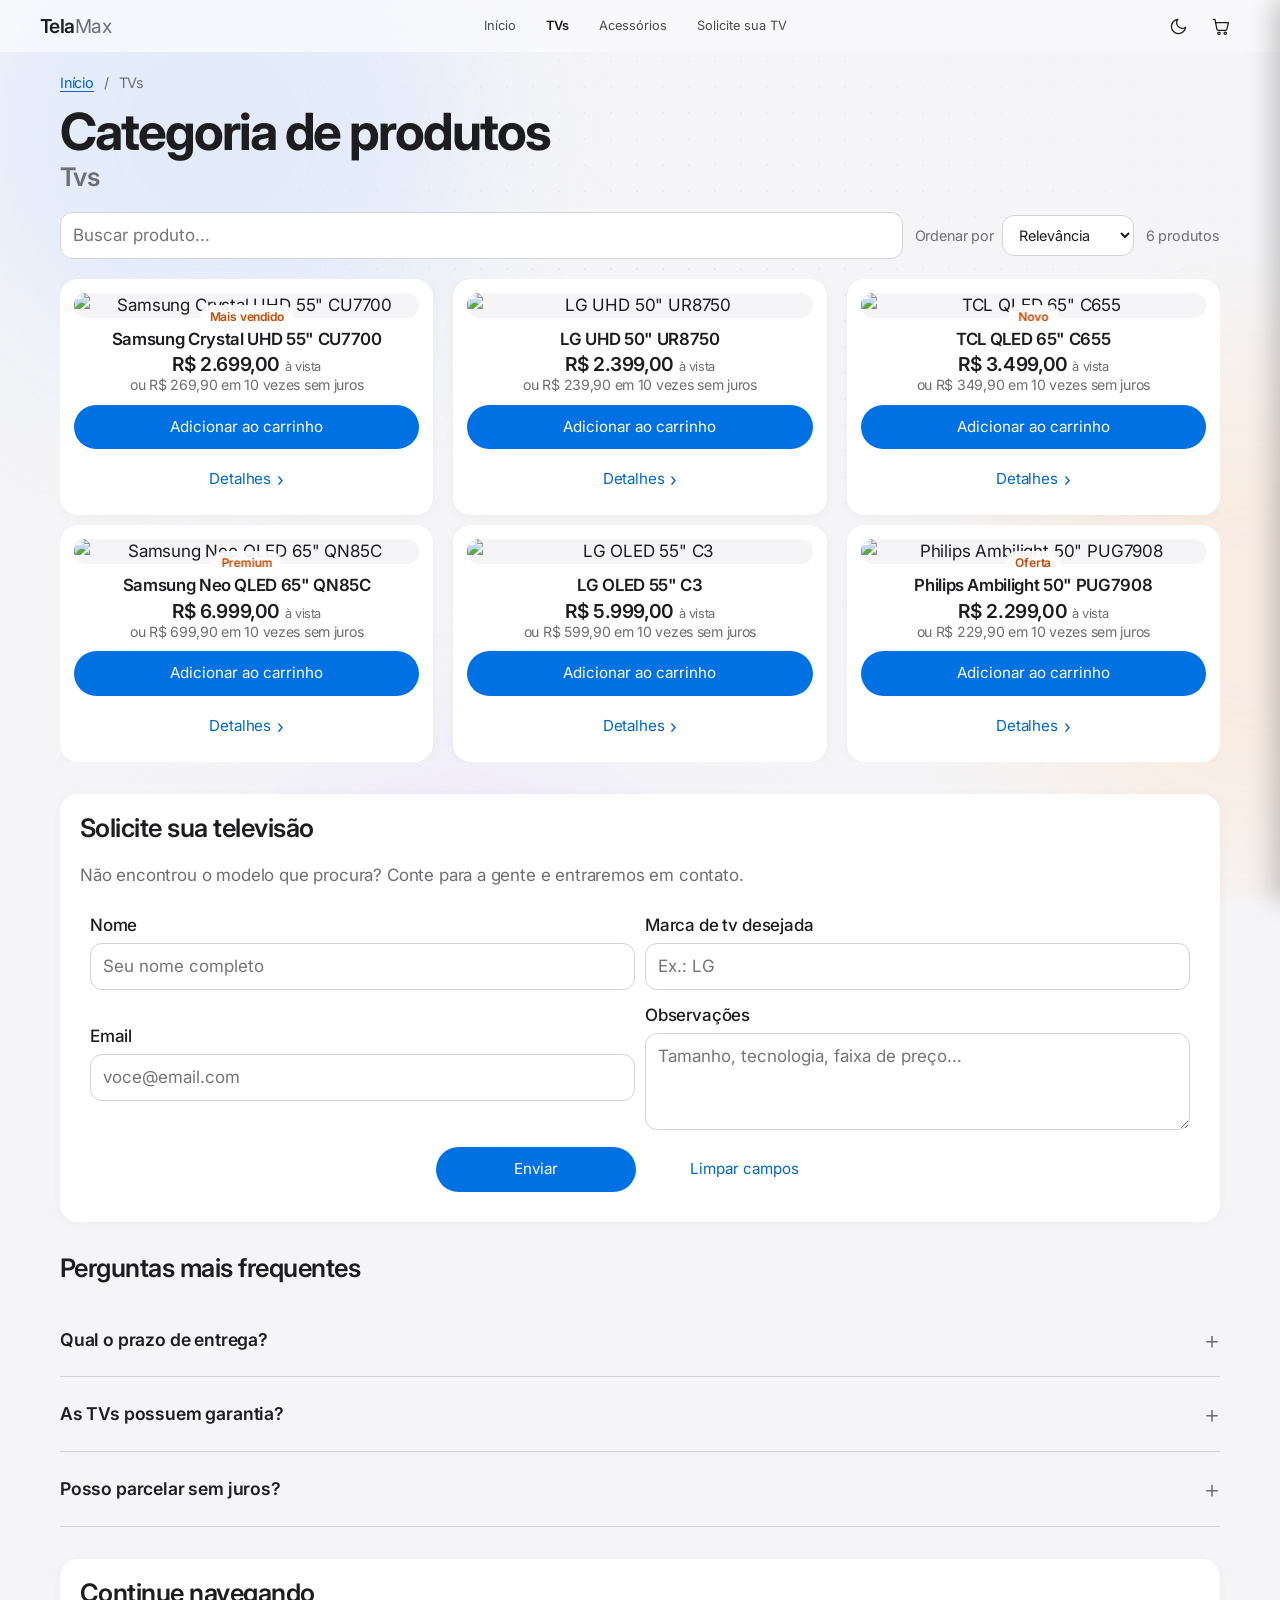
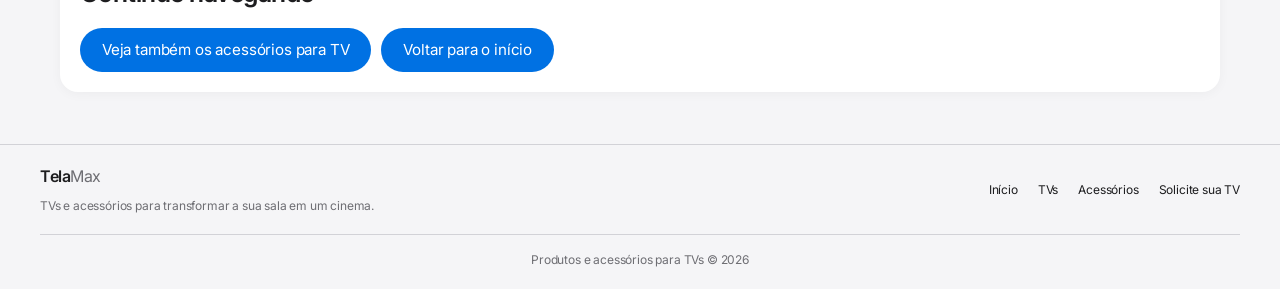
==== commit 9d63bb06: "Comentários explicando o HTML, o CSS e o JavaScript de todo o site Co-Authored-By: Claude Opus 5.5 <" ====
--- a/category_tvs.html
+++ b/category_tvs.html
@@ -1,39 +1,67 @@
 <!DOCTYPE html>
+<!-- DOCTYPE avisa o navegador que esta página usa o HTML moderno (HTML5) -->
+<!-- lang="pt-BR": o conteúdo está em português do Brasil (ajuda leitores de tela e o tradutor) -->
 <html lang="pt-BR">
 <head>
+  <!-- UTF-8 permite usar acentos, ç e símbolos como › e ♪ -->
   <meta charset="UTF-8">
+  <!-- viewport: no celular a página usa a largura real da tela, sem "zoom out";
+       sem isso as media queries do CSS não funcionariam no celular -->
   <meta name="viewport" content="width=device-width, initial-scale=1.0">
+  <!-- texto que aparece na aba do navegador -->
   <title>TelaMax - TVs</title>
+  <!-- preconnect: já abre a conexão com o Google Fonts para a fonte carregar mais rápido -->
   <link rel="preconnect" href="https://fonts.googleapis.com">
   <link rel="preconnect" href="https://fonts.gstatic.com" crossorigin>
+  <!-- fonte Inter (usada em quem não tem a fonte da Apple), nos pesos 400 a 700 -->
   <link href="https://fonts.googleapis.com/css2?family=Inter:wght@400;500;600;700&display=swap" rel="stylesheet">
+  <!-- estilos usados em todas as páginas -->
   <link rel="stylesheet" href="css/style.css">
   <link rel="stylesheet" href="css/category_tvs.css">
+  <!-- theme.js fica no <head> para aplicar o modo escuro ANTES da página aparecer
+       (se ficasse no fim, a página piscaria clara antes de escurecer) -->
   <script src="js/theme.js"></script>
 </head>
 <body>
 
+  <!-- ===================== CABEÇALHO =====================
+       Igual em todas as páginas. Fica "grudado" no topo ao rolar (position: sticky no CSS)
+       e tem efeito de vidro fosco. -->
   <header class="site-header">
+    <!-- .header-inner limita a largura em 1200px e centraliza o conteúdo -->
     <div class="header-inner">
+      <!-- logo: leva para a página inicial. O <span> deixa "Max" mais fino e cinza -->
       <a href="products.html" class="logo">Tela<span>Max</span></a>
 
+      <!-- menu principal. No celular fica escondido e abre pelo botão de menu;
+           no computador fica sempre visível ao lado do logo -->
       <nav id="main-nav" class="main-nav">
         <ul class="nav">
+          <!-- a página atual ganha class="active" (destaque) e aria-current="page"
+               (avisa leitores de tela que é a página em que a pessoa está) -->
           <li><a href="products.html">Início</a></li>
           <li><a href="category_tvs.html" class="active" aria-current="page">TVs</a></li>
           <li><a href="category_acessories.html">Acessórios</a></li>
+          <!-- #solicitacao leva direto ao formulário, que tem id="solicitacao" -->
           <li><a href="category_tvs.html#solicitacao">Solicite sua TV</a></li>
         </ul>
       </nav>
 
+      <!-- botões só com ícone. aria-label dá um nome falado para quem usa leitor de tela,
+           já que o botão não tem texto visível. Os ícones são desenhos SVG (vetor) -->
       <div class="header-actions">
+        <!-- alterna claro/escuro (main.js) -->
         <button type="button" class="icon-button theme-toggle" aria-label="Alternar modo escuro">
           <svg viewBox="0 0 24 24" aria-hidden="true"><path d="M21 12.8A9 9 0 1 1 11.2 3a7 7 0 0 0 9.8 9.8z"/></svg>
         </button>
+        <!-- abre o carrinho lateral. A bolinha .cart-count mostra a quantidade
+             e começa escondida (hidden) até ter algum produto -->
         <button type="button" class="icon-button cart-toggle" aria-label="Abrir carrinho">
           <svg viewBox="0 0 24 24" aria-hidden="true"><path d="M3 3h2l2.4 12.2a2 2 0 0 0 2 1.6h8.7a2 2 0 0 0 2-1.5L22 7H6"/><circle cx="10" cy="20.5" r="1.5"/><circle cx="18" cy="20.5" r="1.5"/></svg>
           <span class="cart-count" hidden>0</span>
         </button>
+        <!-- botão "hambúrguer" do celular. aria-controls diz qual elemento ele abre
+             e aria-expanded diz se está aberto (o main.js atualiza) -->
         <button type="button" class="icon-button menu-toggle" aria-label="Abrir menu" aria-controls="main-nav" aria-expanded="false">
           <svg viewBox="0 0 24 24" aria-hidden="true"><path d="M3 6h18M3 12h18M3 18h18"/></svg>
         </button>
@@ -41,21 +69,29 @@
     </div>
   </header>
 
+  <!-- ===================== CONTEÚDO PRINCIPAL ===================== -->
   <main>
+    <!-- "breadcrumb" (trilha): mostra onde a pessoa está e leva de volta ao início -->
     <nav class="breadcrumb" aria-label="Você está em">
       <a href="products.html">Início</a> <span>/</span> TVs
     </nav>
 
+    <!-- dew_16: o h1 entra deslizando e o h2 gira (animações no category_tvs.css) -->
     <h1>Categoria de produtos</h1>
     <h2 class="products-title">Tvs</h2>
 
+    <!-- barra de busca e ordenação (o main.js filtra e ordena a lista abaixo) -->
     <div class="products-toolbar">
+      <!-- o <label> envolve o campo: clicar no rótulo foca o campo.
+           O texto "Buscar produto" fica escondido na tela (visually-hidden),
+           mas é lido pelos leitores de tela -->
       <label class="search">
         <span class="visually-hidden">Buscar produto</span>
         <input type="search" class="products-search" placeholder="Buscar produto...">
       </label>
       <label class="sort">
         <span>Ordenar por</span>
+        <!-- o "value" de cada opção é o que o main.js usa para saber como ordenar -->
         <select class="products-sort">
           <option value="default">Relevância</option>
           <option value="price-asc">Menor preço</option>
@@ -63,9 +99,14 @@
           <option value="name">Nome (A-Z)</option>
         </select>
       </label>
+      <!-- quantidade de produtos visíveis (atualizada pelo main.js na busca) -->
       <p class="products-count">6 produtos</p>
     </div>
 
+    <!-- dew_15: lista de produtos em grid (1, 2 ou 3 colunas conforme a tela).
+         Cada <li class="product"> guarda os dados do produto em atributos data-*
+         (data-id, data-name, data-price, data-image), que o main.js lê para o
+         carrinho, a busca e a ordenação -->
     <ul class="products-list">
       <li class="product" data-id="tv-samsung-55" data-name="Samsung Crystal UHD 55&quot; CU7700" data-price="2699.00" data-image="https://placehold.co/600x400/f5f5f7/1d1d1f/png?text=Samsung+55">
         <span class="badge">Mais vendido</span>
@@ -169,25 +210,39 @@
       </li>
     </ul>
 
+    <!-- mensagem para quando a busca não encontra nada (começa escondida) -->
     <p class="products-empty" hidden>Nenhum produto encontrado.</p>
 
+    <!-- ===================== FORMULÁRIO =====================
+         dew_010 / dew_16: formulário com colunas em flex. A validação é feita pelo
+         category_tvs.js -->
     <section class="form-section">
+      <!-- id="solicitacao" é o destino dos links "Solicite sua TV" -->
       <h2 id="solicitacao">Solicite sua televisão</h2>
       <p>Não encontrou o modelo que procura? Conte para a gente e entraremos em contato.</p>
 
+      <!-- novalidate desliga os balões de erro padrão do navegador, porque
+           mostramos as nossas próprias mensagens embaixo de cada campo -->
       <form class="products-form" id="products-form" novalidate>
+        <!-- primeira coluna: dados de contato -->
         <div class="col">
+          <!-- for="name" liga o rótulo ao campo id="name": clicar no texto foca o campo -->
           <label for="name">Nome</label>
           <input type="text" id="name" name="name" placeholder="Seu nome completo" required>
+          <!-- espaço da mensagem de erro (preenchido pelo category_tvs.js) -->
           <span class="field-error" id="name-error"></span>
 
           <label for="email">Email</label>
+          <!-- type="email": o celular mostra o teclado com @ e o navegador sabe validar -->
           <input type="email" id="email" name="email" placeholder="voce@email.com" required>
           <span class="field-error" id="email-error"></span>
         </div>
 
+        <!-- segunda coluna: o que a pessoa procura -->
         <div class="col">
           <label for="brand">Marca de tv desejada</label>
+          <!-- list="brands" liga o campo à <datalist>: aparecem sugestões ao digitar,
+               mas a pessoa pode escrever qualquer marca -->
           <input type="text" id="brand" name="brand" list="brands" placeholder="Ex.: LG">
           <datalist id="brands">
             <option value="LG"></option>
@@ -198,6 +253,7 @@
           <textarea id="details" name="details" rows="3" placeholder="Tamanho, tecnologia, faixa de preço..."></textarea>
         </div>
 
+        <!-- botões: "submit" envia o formulário e "reset" limpa todos os campos -->
         <div class="products-form-buttons">
           <button type="submit" class="btn btn-primary">Enviar</button>
           <button type="reset" class="btn btn-ghost">Limpar campos</button>
@@ -205,6 +261,9 @@
       </form>
     </section>
 
+    <!-- ===================== PERGUNTAS FREQUENTES =====================
+         <details> + <summary> abrem e fecham sozinhos ao clicar, sem JavaScript:
+         o <summary> é a pergunta (sempre visível) e o resto é a resposta -->
     <section class="faq">
       <h2>Perguntas mais frequentes</h2>
 
@@ -224,6 +283,7 @@
       </details>
     </section>
 
+    <!-- "Continue navegando": links para as outras páginas no fim do conteúdo -->
     <section class="next-steps">
       <h2>Continue navegando</h2>
       <ul>
@@ -233,12 +293,15 @@
     </section>
   </main>
 
+  <!-- ===================== RODAPÉ =====================
+       Igual em todas as páginas, com links para todas elas (nenhuma página termina sem saída) -->
   <footer>
     <div class="footer-inner">
       <div class="footer-brand">
         <a href="products.html" class="logo">Tela<span>Max</span></a>
         <p>TVs e acessórios para transformar a sua sala em um cinema.</p>
       </div>
+      <!-- aria-label diferencia este <nav> do menu principal para leitores de tela -->
       <nav aria-label="Rodapé">
         <ul class="footer-nav">
           <li><a href="products.html">Início</a></li>
@@ -248,11 +311,18 @@
         </ul>
       </nav>
     </div>
+    <!-- &copy; é o código HTML do símbolo © -->
     <p class="copyright">Produtos e acessórios para TVs &copy; 2026</p>
   </footer>
 
+  <!-- ===================== CARRINHO =====================
+       Os elementos abaixo ficam fora do <main> porque aparecem por cima da página. -->
+
+  <!-- fundo escuro atrás do carrinho aberto; clicar nele fecha o carrinho -->
   <div class="overlay"></div>
 
+  <!-- painel lateral do carrinho. <aside> é um conteúdo "à parte" da página.
+       aria-hidden="true" esconde dos leitores de tela enquanto está fechado (o main.js troca) -->
   <aside class="cart-drawer" id="cart-drawer" aria-label="Carrinho" aria-hidden="true">
     <div class="cart-header">
       <h2>Seu carrinho</h2>
@@ -260,21 +330,30 @@
         <svg viewBox="0 0 24 24" aria-hidden="true"><path d="M6 6l12 12M18 6L6 18"/></svg>
       </button>
     </div>
+    <!-- lista vazia: os itens são criados pelo main.js (função renderCart) -->
     <ul class="cart-items"></ul>
+    <!-- aparece só quando não tem nenhum item -->
     <p class="cart-empty">Seu carrinho está vazio.</p>
+    <!-- total e botão de finalizar (escondidos quando o carrinho está vazio) -->
     <div class="cart-footer">
       <p class="cart-total">Total: <strong>R$ 0,00</strong></p>
       <button type="button" class="btn btn-primary cart-checkout">Finalizar pedido</button>
     </div>
   </aside>
 
+  <!-- botão redondo que aparece depois de rolar a página e volta ao topo -->
   <button type="button" class="back-to-top" aria-label="Voltar ao topo">
     <svg viewBox="0 0 24 24" aria-hidden="true"><path d="M6 15l6-6 6 6"/></svg>
   </button>
 
+  <!-- aviso rápido ("toast") no rodapé da tela. O texto é colocado pelo main.js.
+       role="status" + aria-live="polite": o leitor de tela lê o aviso quando ele muda,
+       sem interromper o que estava lendo -->
   <div class="toast" role="status" aria-live="polite"></div>
 
+  <!-- validação do formulário (só existe nesta página) -->
   <script src="js/category_tvs.js"></script>
+  <!-- o JavaScript fica no fim do <body>: quando ele roda, todo o HTML acima já existe -->
   <script src="js/main.js"></script>
 </body>
 </html>
--- a/css/style.css
+++ b/css/style.css
@@ -1,36 +1,74 @@
-/* Estilos comuns a todas as páginas */
+/* =====================================================================
+   style.css — estilos usados em TODAS as páginas do site
+   =====================================================================
+   Estilos comuns a todas as páginas
+
+   Como ler este arquivo:
+   - Ele é "mobile first": as regras normais valem para o celular, e os
+     blocos @media (min-width: ...) perto do fim acrescentam ajustes para
+     tablets (768px ou mais) e computadores (1024px ou mais).
+   - As cores ficam em variáveis (--primary, --text...). Assim o modo
+     escuro só precisa trocar as variáveis, e não cada regra.
+   - Os comentários "dew_XX ..." indicam qual exercício dos slides
+     (aulas 12, 14, 15 e 16) aquela regra atende.
+
+   Ordem do arquivo:
+     Cores e medidas · Base · Botões · Cabeçalho · Conteúdo (banner,
+     vantagens, categorias, produtos) · Continue navegando · Carrinho ·
+     Toast · Voltar ao topo · Rodapé · Scrollytelling (TV, pixels,
+     música) · Telas maiores (@media) · Impressão · Animação ao rolar ·
+     Efeitos de fundo · Reduzir movimento */
 
 /* ---------- Cores e medidas ---------- */
 /* paleta inspirada no site da Apple: cinzas neutros e um único azul de ação */
+/* :root é a tag <html>. Variáveis CSS começam com "--" e são usadas com
+   var(--nome). Elas "descem" para todos os elementos da página. */
 :root {
+  /* azul dos botões principais e cor do hover */
   --primary: #0071e3;
   --primary-hover: #0077ed;
+  /* azul dos links de texto */
   --link: #0066cc;
+  /* laranja de destaque (etiquetas "Novo", "Mais vendido", passo da história) */
   --accent: #bf4800;
+  /* fundo da página (cinza bem claro) */
   --bg: #f5f5f7;
+  /* fundo dos cartões e caixas */
   --surface: #ffffff;
   --surface-alt: #f5f5f7;
+  /* texto principal e texto secundário (mais apagado) */
   --text: #1d1d1f;
   --text-muted: #6e6e73;
   --border: #d2d2d7;
+  /* verde de sucesso e vermelho de erro */
   --success: #1d8f4e;
   --danger: #e30000;
+  /* arredondamento padrão dos cantos */
   --radius: 18px;
+  /* sombra normal e sombra quando passa o mouse */
   --shadow: 0 2px 12px rgba(0, 0, 0, 0.04);
   --shadow-hover: 0 4px 8px rgba(0, 0, 0, 0.04), 0 18px 48px rgba(0, 0, 0, 0.1);
+  /* altura do cabeçalho (usada em vários cálculos) */
   --header-height: 52px;
+  /* fundo semitransparente do cabeçalho (efeito vidro) */
   --header-bg: rgba(250, 250, 252, 0.78);
   /* curva de animação suave ("cremosa"): começa rápido e desacelera devagar */
+  /* cubic-bezier define a curva de velocidade de uma animação com 4 números */
   --ease: cubic-bezier(0.22, 1, 0.36, 1);
   /* efeitos de fundo, bem discretos */
+  /* cores das 3 manchas coloridas do fundo e a opacidade delas */
   --blob-1: #cfe0ff;
   --blob-2: #ffe4cc;
   --blob-3: #e6dcff;
   --blob-opacity: 0.45;
+  /* cor da luz que segue o mouse e dos pontinhos da grade do fundo */
   --glow: rgba(0, 113, 227, 0.06);
   --grid-dot: rgba(0, 0, 0, 0.05);
 }
 
+/* Modo escuro: quando o <html> tem data-theme="dark" (colocado pelo
+   theme.js/main.js), estas variáveis substituem as de cima. Como todo o
+   site usa var(--...), tudo escurece de uma vez. */
 [data-theme="dark"] {
   --primary: #0071e3;
   --primary-hover: #0077ed;
@@ -54,6 +92,7 @@
 }
 
 /* ---------- Base ---------- */
+/* rolagem animada ao clicar em links com # (ex.: "Solicite sua TV") */
 html {
   scroll-behavior: smooth;
 }
@@ -63,31 +102,43 @@
   margin: 0;
   padding: 0;
   /* fonte do sistema: SF Pro no Mac/iPhone, Inter nos outros */
+  /* o navegador usa a primeira fonte da lista que existir no aparelho */
   font-family: -apple-system, BlinkMacSystemFont, "SF Pro Text", "Inter", "Helvetica Neue", Arial, sans-serif;
   font-size: 17px;
+  /* altura da linha: 1.47 vezes o tamanho da letra (texto mais respirado) */
   line-height: 1.47;
+  /* letras levemente mais juntas, como nos textos da Apple */
   letter-spacing: -0.01em;
   color: var(--text);
   background-color: var(--bg);
   /* rodapé sempre no fim da tela, mesmo em páginas curtas */
+  /* o body vira uma coluna flex com pelo menos a altura da tela (100vh);
+     o <main> tem flex: 1 e "estica", empurrando o rodapé para baixo */
   display: flex;
   flex-direction: column;
   min-height: 100vh;
+  /* letras mais finas e nítidas no Mac */
   -webkit-font-smoothing: antialiased;
+  /* ao trocar o tema, as cores mudam suavemente em vez de piscar */
   transition: background-color 0.5s var(--ease), color 0.5s var(--ease), opacity 0.3s var(--ease);
   /* a página entra com um fade suave */
+  /* "backwards" aplica o estado inicial (invisível) já antes de a animação
+     começar e depois deixa o elemento livre, para o .page-leave funcionar */
   animation: page-fade 0.6s var(--ease) backwards;
 }
 
+/* o conteúdo sobe um pouquinho ao abrir a página */
 main {
   animation: page-rise 0.8s var(--ease) backwards;
 }
 
 /* ao clicar em um link para outra página, a atual some antes de trocar */
+/* (a classe é colocada pelo main.js, na "Transição suave entre as páginas") */
 body.page-leave {
   opacity: 0;
 }
 
+/* só tem "from": o navegador anima do from até o estado normal do elemento */
 @keyframes page-fade {
   from { opacity: 0; }
 }
@@ -96,10 +147,12 @@
   from { opacity: 0; transform: translateY(14px); }
 }
 
+/* trava a rolagem da página enquanto o carrinho está aberto */
 body.no-scroll {
   overflow: hidden;
 }
 
+/* títulos: um pouco menos grossos e mais juntos, estilo Apple */
 h1, h2, h3, h4, h5 {
   font-weight: 600;
   line-height: 1.1;
@@ -107,10 +160,14 @@
 }
 
 /* evita que o cabeçalho fixo cubra o destino de links com # */
+/* [id] = qualquer elemento com id. scroll-margin-top deixa um espaço
+   acima dele quando a página rola até ele. */
 [id] {
   scroll-margin-top: calc(var(--header-height) + 20px);
 }
 
+/* Esconde o texto da tela, mas leitores de tela (pessoas cegas) ainda
+   conseguem ler. Usado em rótulos que só fazem sentido para eles. */
 .visually-hidden {
   position: absolute;
   width: 1px;
@@ -121,11 +178,14 @@
 
 a {
   color: var(--link);
+  /* afasta o sublinhado do texto */
   text-underline-offset: 3px;
 }
 
 /* dew_12 all 2 + dew_16 all-3: opacidade no hover dos links com atraso de 0.8s */
 /* aplicado só nos links de texto, para o menu e os botões responderem na hora */
+/* transition: propriedade duração curva atraso -> a opacidade muda em 0,3s
+   mas só começa depois de 0,8s com o mouse em cima */
 p a,
 .breadcrumb a,
 .footer-nav a {
@@ -139,6 +199,9 @@
 }
 
 /* dew_16 all-4 (suavizado): zoom leve e lento, recortado dentro da moldura */
+/* toda imagem anima o transform em 1,2s; o zoom acontece no hover do card.
+   A moldura (.product-image) tem overflow: hidden, então a imagem
+   aumentada não sai para fora dela. */
 img {
   transition: transform 1.2s var(--ease);
 }
@@ -153,6 +216,8 @@
 select,
 textarea {
   padding: 10px 12px;
+  /* "font: inherit" faz o campo usar a mesma fonte do site
+     (por padrão os campos usam uma fonte própria do navegador) */
   font: inherit;
   color: var(--text);
   background-color: var(--surface);
@@ -161,6 +226,8 @@
   transition: border-color 0.3s var(--ease), box-shadow 0.3s var(--ease);
 }
 
+/* campo selecionado: tira o contorno padrão e põe uma borda azul com um
+   "anel" azul claro em volta (box-shadow sem desfoque, só espalhado 4px) */
 input:focus,
 select:focus,
 textarea:focus {
@@ -170,7 +237,9 @@
 }
 
 /* ---------- Botões ---------- */
+/* base de todos os botões (.btn): formato de pílula */
 .btn {
+  /* inline-flex: fica na linha do texto, mas centraliza o conteúdo */
   display: inline-flex;
   align-items: center;
   justify-content: center;
@@ -180,21 +249,26 @@
   font-weight: 400;
   font-size: 0.95rem;
   text-decoration: none;
+  /* borda transparente: todos os botões ficam com o mesmo tamanho */
   border: 2px solid transparent;
+  /* raio enorme = pontas totalmente redondas (pílula) */
   border-radius: 999px;
   cursor: pointer;
   transition: background-color 0.4s var(--ease), color 0.4s var(--ease), transform 0.5s var(--ease), box-shadow 0.5s var(--ease);
 }
 
+/* mouse em cima: o botão sobe 2px */
 .btn:hover {
   transform: translateY(-2px);
 }
 
+/* clicando: o botão "afunda" (diminui um pouco), e rápido (0,1s) */
 .btn:active {
   transform: translateY(0) scale(0.97);
   transition-duration: 0.1s;
 }
 
+/* botão principal: azul com texto branco */
 .btn-primary {
   color: #ffffff;
   background-color: var(--primary);
@@ -205,6 +279,7 @@
 }
 
 /* link no estilo "Saiba mais ›" */
+/* botão sem fundo, só o texto azul com uma setinha */
 .btn-ghost,
 .btn-link-light {
   padding-left: 8px;
@@ -213,6 +288,7 @@
   background-color: transparent;
 }
 
+/* a setinha "›" depois do texto */
 .btn-ghost::after,
 .btn-link-light::after {
   content: "›";
@@ -221,26 +297,33 @@
   transition: transform 0.4s var(--ease);
 }
 
+/* no hover este botão não sobe: ganha sublinhado */
 .btn-ghost:hover,
 .btn-link-light:hover {
   transform: none;
   text-decoration: underline;
 }
 
+/* e a setinha anda 3px para a direita */
 .btn-ghost:hover::after,
 .btn-link-light:hover::after {
   transform: translateX(3px);
 }
 
+/* versão para fundo preto (no banner): azul mais claro */
 .btn-link-light {
   color: #2997ff;
 }
 
+/* botões de verdade (<button>, ex.: "Limpar") não ganham a setinha,
+   porque não levam a outra página */
 button.btn-ghost::after {
   content: none;
 }
 
+/* botões redondos só com ícone (tema, carrinho, menu) */
 .icon-button {
+  /* relative: a bolinha do contador do carrinho se posiciona em relação a ele */
   position: relative;
   display: inline-flex;
   align-items: center;
@@ -248,9 +331,11 @@
   width: 38px;
   height: 38px;
   padding: 0;
+  /* usa a mesma cor do texto em volta */
   color: inherit;
   background: transparent;
   border: none;
+  /* 50% = círculo */
   border-radius: 50%;
   cursor: pointer;
   transition: background-color 0.3s var(--ease), transform 0.4s var(--ease);
@@ -260,10 +345,13 @@
   transform: scale(0.9);
 }
 
+/* círculo cinza translúcido no hover (funciona no tema claro e no escuro) */
 .icon-button:hover {
   background-color: rgba(128, 128, 128, 0.12);
 }
 
+/* ícones SVG desenhados só com linhas (stroke), sem preenchimento (fill).
+   currentColor = usa a cor do texto, então o ícone muda junto com o tema. */
 .icon-button svg,
 .back-to-top svg {
   width: 19px;
@@ -279,26 +367,36 @@
 
 /* dew_14 all 2: cabeçalho acompanha a rolagem, largura total e cor de fundo */
 /* dew_16 all-1: padding de 20px */
+/* position: sticky + top: 0 = o cabeçalho rola junto até chegar no topo
+   e então "gruda" lá. z-index 10 deixa ele por cima do conteúdo. */
 header {
   position: sticky;
   top: 0;
   z-index: 10;
   width: 100%;
+  /* box-sizing: border-box = o padding fica DENTRO dos 100% de largura
+     (sem isso, 100% + 40px de padding passaria da tela) */
   box-sizing: border-box;
   padding: 0 20px;
   color: var(--text);
   /* vidro fosco: deixa ver o fundo desfocado atrás */
+  /* backdrop-filter desfoca o que está ATRÁS do elemento; o fundo é
+     semitransparente para esse desfoque aparecer. -webkit- é para o Safari. */
   background-color: var(--header-bg);
   -webkit-backdrop-filter: saturate(180%) blur(20px);
   backdrop-filter: saturate(180%) blur(20px);
   transition: background-color 0.5s var(--ease), box-shadow 0.5s var(--ease);
 }
 
+/* depois de rolar (classe colocada pelo main.js): uma linha fina embaixo */
 header.scrolled {
   box-shadow: 0 1px 0 rgba(0, 0, 0, 0.08);
 }
 
 /* barra de progresso da leitura */
+/* criada pelo main.js. Ela tem a largura toda, mas começa "encolhida"
+   (scaleX(0)) a partir da esquerda (transform-origin: left); o JS aumenta
+   o scaleX conforme a página rola. */
 .scroll-progress {
   position: absolute;
   left: 0;
@@ -310,6 +408,8 @@
   transform-origin: left;
 }
 
+/* linha do cabeçalho: logo à esquerda, menu no meio e ícones à direita.
+   max-width + margin: 0 auto centralizam o conteúdo em telas largas. */
 .header-inner {
   display: flex;
   align-items: center;
@@ -320,6 +420,7 @@
   margin: 0 auto;
 }
 
+/* logo "TelaMax" */
 .logo {
   font-size: 1.2rem;
   font-weight: 600;
@@ -328,18 +429,22 @@
   text-decoration: none;
 }
 
+/* a parte "Max" do logo, mais fina e cinza */
 .logo span {
   font-weight: 400;
   color: var(--text-muted);
 }
 
+/* grupo de botões da direita (tema, carrinho, menu) */
 .header-actions {
   display: flex;
   align-items: center;
   gap: 4px;
 }
 
+/* bolinha azul com a quantidade de itens, no canto do ícone do carrinho */
 .cart-count {
+  /* absolute: posicionada em relação ao .icon-button (que é relative) */
   position: absolute;
   top: 2px;
   right: 0;
@@ -349,22 +454,28 @@
   box-sizing: border-box;
   font-size: 0.7rem;
   font-weight: 700;
+  /* line-height igual à altura centraliza o número na vertical */
   line-height: 18px;
   color: #ffffff;
   background-color: var(--primary);
   border-radius: 999px;
 }
 
+/* animação ao adicionar produto (classe colocada pelo main.js) */
 .cart-count.bump {
   animation: bump 0.4s ease;
 }
 
+/* na metade da animação a bolinha fica 40% maior e depois volta */
 @keyframes bump {
   50% { transform: scale(1.4); }
 }
 
 /* dew_12 pd 3 + dew_14 all 2: links de navegação */
 /* mobile first: no celular o menu abre como lista abaixo do cabeçalho */
+/* O menu fica logo abaixo do cabeçalho, mas com altura máxima 0 e
+   overflow: hidden (escondido). Com a classe "open" a altura máxima
+   cresce e a transição faz o menu "descer" suavemente. */
 .main-nav {
   position: absolute;
   top: var(--header-height);
@@ -382,6 +493,7 @@
   max-height: 100vh;
 }
 
+/* a lista <ul> do menu: um link embaixo do outro, sem bolinhas */
 .nav {
   display: flex;
   flex-direction: column;
@@ -392,6 +504,7 @@
 
 /* no celular os links ficam grandes, como no menu da Apple */
 .nav a {
+  /* block: a área de clique ocupa a linha inteira (melhor para o dedo) */
   display: block;
   padding: 10px 28px;
   font-size: 1.6rem;
@@ -415,18 +528,22 @@
 
 /* dew_14 all 4 + dew_16 all-1: espaçamento interno do main */
 main {
+  /* flex: 1 = ocupa todo o espaço que sobrar (empurra o rodapé para baixo) */
   flex: 1;
   width: 100%;
+  /* conteúdo com no máximo 1200px, centralizado */
   max-width: 1200px;
   box-sizing: border-box;
   margin: 0 auto;
   padding: 20px;
 }
 
+/* espaço entre as seções */
 section {
   margin-top: 32px;
 }
 
+/* títulos das seções ("Navegue por categoria", "Destaques"...) */
 .section-title {
   margin: 0 0 16px;
   font-size: 2rem;
@@ -434,24 +551,29 @@
 }
 
 /* título das páginas de categoria, grande como nas páginas da Apple */
+/* clamp(mínimo, ideal, máximo): o tamanho acompanha a largura da tela
+   (5vw = 5% da largura), mas nunca fica menor que 2.2rem nem maior que 3.2rem */
 main > h1 {
   font-size: clamp(2.2rem, 5vw, 3.2rem);
   font-weight: 700;
   letter-spacing: -0.04em;
 }
 
+/* subtítulo "Tvs" / "Acessórios" */
 .products-title {
   margin: 4px 0 20px;
   font-size: 1.6rem;
   color: var(--text-muted);
 }
 
+/* "Início / TVs": mostra onde a pessoa está no site */
 .breadcrumb {
   margin-bottom: 10px;
   font-size: 0.9rem;
   color: var(--text-muted);
 }
 
+/* a barra "/" entre os links */
 .breadcrumb span {
   margin: 0 6px;
 }
@@ -463,28 +585,37 @@
   color: #f5f5f7;
   text-align: center;
   background-color: #000000;
+  /* duas imagens de fundo, a primeira por cima: um brilho azul em elipse
+     saindo de baixo (radial-gradient) e a imagem do exercício */
   background-image:
     radial-gradient(ellipse 70% 60% at 50% 110%, rgba(41, 151, 255, 0.35), transparent 70%),
     url("https://placehold.co/1200x400/000000/000000/png");
+  /* o que o exercício pede: centralizada e sem repetição */
   background-position: center;
   background-repeat: no-repeat;
+  /* cover: a imagem cobre o banner inteiro, cortando o que sobrar */
   background-size: cover;
   border-radius: var(--radius);
 }
 
 .banner h1 {
+  /* margin "auto" nas laterais centraliza o título */
   margin: 6px auto 10px;
+  /* 14ch = largura de umas 14 letras, para o título quebrar em 2 linhas */
   max-width: 14ch;
   font-size: clamp(2.4rem, 7vw, 4.5rem);
   font-weight: 700;
   letter-spacing: -0.04em;
   /* título com degradê no texto */
+  /* truque: o fundo é um degradê, background-clip: text recorta esse fundo
+     no formato das letras e a cor do texto fica transparente para ele aparecer */
   background: linear-gradient(180deg, #ffffff 30%, #9fb6d6);
   -webkit-background-clip: text;
   background-clip: text;
   color: transparent;
 }
 
+/* "Semana do cinema em casa" em laranja, acima do título */
 .banner-tag {
   margin: 0;
   font-size: 1.05rem;
@@ -499,6 +630,8 @@
   color: #a1a1a6;
 }
 
+/* botões do banner lado a lado, centralizados; flex-wrap deixa quebrar
+   para a linha de baixo se não couberem */
 .banner-actions {
   display: flex;
   flex-wrap: wrap;
@@ -507,11 +640,14 @@
 }
 
 /* dew_12 pd 2: remove o elemento da tela */
+/* display: none tira o elemento da página (não ocupa espaço nem aparece) */
 .hide {
   display: none;
 }
 
 /* vantagens da loja */
+/* "Frete grátis", "10x sem juros"... Grade de 1 coluna no celular
+   (1fr = uma fração do espaço); vira 3 colunas no @media do tablet. */
 .features {
   display: grid;
   grid-template-columns: 1fr;
@@ -521,7 +657,9 @@
   list-style: none;
 }
 
+/* cada vantagem é um cartão branco */
 .feature {
+  /* relative + isolation (no fim do arquivo) para a luz do mouse ficar dentro */
   position: relative;
   padding: 22px;
   text-align: center;
@@ -531,6 +669,7 @@
   transition: transform 0.6s var(--ease), box-shadow 0.6s var(--ease);
 }
 
+/* hover: sobe 3px e a sombra fica maior (parece que "levantou") */
 .feature:hover {
   transform: translateY(-3px);
   box-shadow: var(--shadow-hover);
@@ -547,6 +686,7 @@
 }
 
 /* cards de categorias da página inicial */
+/* no celular um card embaixo do outro; no tablet ficam lado a lado */
 .categories {
   display: flex;
   flex-direction: column;
@@ -556,12 +696,16 @@
   list-style: none;
 }
 
+/* o card inteiro é um link <a> (clicar em qualquer parte abre a categoria) */
 .category a {
   position: relative;
+  /* links são inline por padrão; block permite padding e altura */
   display: block;
+  /* height 100% = os dois cards ficam com a mesma altura lado a lado */
   height: 100%;
   box-sizing: border-box;
   padding: 14px;
+  /* o texto do card não fica azul de link */
   color: inherit;
   text-decoration: none;
   background-color: var(--surface);
@@ -570,6 +714,7 @@
   transition: transform 0.6s var(--ease), box-shadow 0.6s var(--ease);
 }
 
+/* hover: o card sobe 5px com sombra maior */
 .category a:hover {
   transform: translateY(-5px);
   box-shadow: var(--shadow-hover);
@@ -579,6 +724,7 @@
   text-align: center;
 }
 
+/* nome da categoria ("TVs", "Acessórios") */
 .category h3 {
   margin: 14px 0 4px;
   font-size: 1.6rem;
@@ -590,11 +736,14 @@
   color: var(--text-muted);
 }
 
+/* "Ver 6 produtos ›" com cara de link */
 .category-link {
   color: var(--link);
 }
 
 /* ---------- Listagem de produtos ---------- */
+/* barra com a busca, o "Ordenar por" e a contagem de produtos.
+   flex-wrap: no celular os itens quebram linha em vez de espremer. */
 .products-toolbar {
   display: flex;
   flex-wrap: wrap;
@@ -603,6 +752,8 @@
   margin-bottom: 20px;
 }
 
+/* flex: 1 1 240px = cresce para ocupar o espaço livre, pode encolher,
+   e o tamanho base é 240px */
 .search {
   flex: 1 1 240px;
 }
@@ -612,6 +763,7 @@
   box-sizing: border-box;
 }
 
+/* "Ordenar por" + caixa de seleção, lado a lado */
 .sort {
   display: flex;
   align-items: center;
@@ -620,6 +772,7 @@
   color: var(--text-muted);
 }
 
+/* "6 produtos" */
 .products-count {
   margin: 0;
   font-size: 0.9rem;
@@ -629,10 +782,15 @@
 /* dew_15 ct-tvs 1 e 2: container grid (1 coluna no celular) */
 .products-list {
   display: grid;
+  /* 10px entre as linhas e 20px entre as colunas */
   gap: 10px 20px;
+  /* os itens preenchem a grade linha por linha */
   grid-auto-flow: row;
   grid-template-columns: 1fr;
   /* dew_15 ct-tvs 3: alinhamentos */
+  /* justify-items: cada item centralizado na horizontal dentro da sua célula
+     align-items: stretch = cada item estica até a altura da linha
+     align-content: center = a grade inteira centralizada na vertical */
   justify-items: center;
   align-items: stretch;
   align-content: center;
@@ -640,10 +798,12 @@
   padding: 0;
   list-style: none;
   /* dew_15 ct-tvs 5: evita quebra da listagem */
+  /* overflow: hidden corta qualquer coisa que tente sair da grade */
   overflow: hidden;
 }
 
 /* dew_14 ct 3: itens com texto centralizado */
+/* cada produto é uma coluna flex: imagem, nome, preço e botões */
 .product {
   position: relative;
   display: flex;
@@ -659,6 +819,8 @@
 }
 
 /* o display flex acima anularia o atributo hidden usado na busca */
+/* (o atributo hidden do HTML é só um display: none "fraco"; uma regra com
+   display: flex ganharia dele, então reforçamos aqui) */
 .product[hidden] {
   display: none;
 }
@@ -668,24 +830,29 @@
   box-shadow: var(--shadow-hover);
 }
 
+/* nome do produto. flex: 1 estica o nome, assim os preços e botões de
+   todos os cards ficam alinhados embaixo, mesmo com nomes de tamanhos diferentes */
 .product h3 {
   flex: 1;
   margin: 12px 0 6px;
   font-size: 1.05rem;
 }
 
+/* preço */
 .product h4 {
   margin: 0;
   font-size: 1.2rem;
   color: var(--text);
 }
 
+/* "à vista" pequeno ao lado do preço */
 .product h4 small {
   font-size: 0.8rem;
   font-weight: 400;
   color: var(--text-muted);
 }
 
+/* parcelamento ("ou 10x de ...") */
 .product h5 {
   margin: 2px 0 12px;
   font-weight: 400;
@@ -693,6 +860,8 @@
 }
 
 /* selo "Novo" em laranja, como na Apple Store */
+/* fica em cima da imagem, centralizado: left: 50% leva o começo do selo
+   ao meio do card e translateX(-50%) volta metade da largura dele */
 .badge {
   position: absolute;
   top: 26px;
@@ -716,6 +885,7 @@
   border-radius: 12px;
 }
 
+/* no modo escuro o selo fica escuro também */
 [data-theme="dark"] .badge {
   background-color: rgba(29, 29, 31, 0.75);
 }
@@ -726,6 +896,9 @@
 }
 
 /* dew_14 ct 4: imagens responsivas */
+/* a imagem acompanha a largura do card (100%) sem distorcer (height: auto);
+   object-fit: cover corta as sobras se a imagem passar de 240px de altura.
+   display: block tira o espacinho que aparece embaixo de imagens inline. */
 .product-image img {
   display: block;
   width: 100%;
@@ -735,16 +908,19 @@
   object-fit: cover;
 }
 
+/* botões do card um embaixo do outro */
 .product-actions {
   display: flex;
   flex-direction: column;
   gap: 8px;
 }
 
+/* botão verde de "Adicionado!" (classe colocada pelo main.js) */
 .add-to-cart.added {
   background-color: var(--success);
 }
 
+/* "Nenhum produto encontrado" quando a busca não acha nada */
 .products-empty {
   padding: 40px;
   text-align: center;
@@ -752,6 +928,8 @@
 }
 
 /* ---------- Continue navegando ---------- */
+/* caixa no fim de cada página com links para as outras (assim nenhuma
+   página "termina em nada") */
 .next-steps {
   padding: 20px;
   background-color: var(--surface);
@@ -789,6 +967,7 @@
   font-size: 1rem;
 }
 
+/* no celular: logo e links empilhados; no tablet ficam lado a lado */
 .footer-inner {
   display: flex;
   flex-direction: column;
@@ -801,6 +980,7 @@
   margin: 8px 0 0;
 }
 
+/* links do rodapé em linha, quebrando quando não cabem */
 .footer-nav {
   display: flex;
   flex-wrap: wrap;
@@ -815,6 +995,7 @@
   text-decoration: none;
 }
 
+/* "© 2026 TelaMax" separado por uma linha */
 .copyright {
   max-width: 1200px;
   margin: 20px auto 0;
@@ -824,6 +1005,9 @@
 }
 
 /* ---------- Carrinho lateral ---------- */
+/* fundo escuro e desfocado que cobre a página atrás do carrinho.
+   position: fixed + inset: 0 = cobre a janela inteira (top, right,
+   bottom e left = 0). Começa invisível; a classe "show" mostra. */
 .overlay {
   position: fixed;
   inset: 0;
@@ -832,6 +1016,7 @@
   -webkit-backdrop-filter: blur(3px);
   backdrop-filter: blur(3px);
   opacity: 0;
+  /* visibility: hidden também impede de receber cliques quando escondido */
   visibility: hidden;
   transition: opacity 0.5s var(--ease), visibility 0.5s;
 }
@@ -841,14 +1026,19 @@
   visibility: visible;
 }
 
+/* o painel do carrinho, preso na direita da tela.
+   translateX(100%) empurra ele para fora da tela (escondido);
+   com a classe "open" volta para translateX(0) deslizando. */
 .cart-drawer {
   position: fixed;
   top: 0;
   right: 0;
   bottom: 0;
+  /* z-index maior que o overlay (20): fica por cima dele */
   z-index: 30;
   display: flex;
   flex-direction: column;
+  /* min() escolhe o menor: 380px, ou a tela toda se ela for menor */
   width: min(380px, 100%);
   box-sizing: border-box;
   padding: 20px;
@@ -862,6 +1052,7 @@
   transform: translateX(0);
 }
 
+/* título "Seu carrinho" e o botão de fechar, um em cada ponta */
 .cart-header {
   display: flex;
   align-items: center;
@@ -876,6 +1067,8 @@
   background-color: var(--surface-alt);
 }
 
+/* lista de itens: ocupa o espaço do meio (flex: 1) e ganha rolagem
+   própria (overflow-y: auto) quando tem muitos itens */
 .cart-items {
   flex: 1;
   margin: 16px 0;
@@ -884,6 +1077,7 @@
   list-style: none;
 }
 
+/* cada item em 3 colunas: imagem (64px) | nome e preço (resto) | botões (o necessário) */
 .cart-item {
   display: grid;
   grid-template-columns: 64px 1fr auto;
@@ -912,12 +1106,14 @@
   color: var(--text-muted);
 }
 
+/* botões "-" e "+" com a quantidade no meio */
 .cart-qty {
   display: flex;
   align-items: center;
   gap: 6px;
 }
 
+/* botões redondos pequenos */
 .cart-qty button {
   width: 26px;
   height: 26px;
@@ -929,17 +1125,20 @@
   cursor: pointer;
 }
 
+/* "Seu carrinho está vazio" */
 .cart-empty {
   flex: 1;
   color: var(--text-muted);
   text-align: center;
 }
 
+/* parte de baixo: total e "Finalizar compra" */
 .cart-footer {
   padding-top: 12px;
   border-top: 1px solid var(--border);
 }
 
+/* "Total" à esquerda e o valor à direita */
 .cart-total {
   display: flex;
   justify-content: space-between;
@@ -952,6 +1151,10 @@
 }
 
 /* ---------- Voltar ao topo e avisos ---------- */
+/* botão redondo fixo no canto inferior direito.
+   Começa invisível e um pouco abaixo; o main.js coloca a classe "visible"
+   depois de rolar 400px. pointer-events: none = não dá para clicar
+   enquanto está invisível. */
 .back-to-top {
   position: fixed;
   right: 20px;
@@ -982,11 +1185,15 @@
   transform: translateY(0);
 }
 
+/* aviso (toast) no rodapé da tela, centralizado.
+   translate(-50%, 20px): -50% centraliza na horizontal e 20px deixa ele um
+   pouco abaixo; com "show" ele sobe para o lugar e aparece. */
 .toast {
   position: fixed;
   left: 50%;
   bottom: 20px;
   z-index: 40;
+  /* nunca encosta nas bordas da tela */
   max-width: calc(100% - 40px);
   padding: 12px 20px;
   font-size: 0.9rem;
@@ -1008,15 +1215,20 @@
 }
 
 /* ---------- Tablets (a partir de 768px) ---------- */
+/* @media (min-width: 768px): as regras aqui dentro só valem quando a
+   tela tem 768px de largura ou mais */
 @media (min-width: 768px) {
+  /* banner mais alto */
   .banner {
     padding: 80px 40px;
   }
 
+  /* vantagens em 3 colunas iguais (repeat(3, 1fr) = 1fr 1fr 1fr) */
   .features {
     grid-template-columns: repeat(3, 1fr);
   }
 
+  /* cards de categoria lado a lado, cada um com metade do espaço */
   .categories {
     flex-direction: row;
   }
@@ -1030,6 +1242,7 @@
     grid-template-columns: repeat(2, 1fr);
   }
 
+  /* rodapé em linha: logo à esquerda e links à direita */
   .footer-inner {
     flex-direction: row;
     align-items: center;
@@ -1040,6 +1253,8 @@
 /* ---------- Telas grandes (a partir de 1024px) ---------- */
 @media (min-width: 1024px) {
   /* menu volta a ficar lado a lado no cabeçalho */
+  /* desfaz o menu suspenso do celular: static = volta ao fluxo normal,
+     dentro da linha do cabeçalho */
   .main-nav {
     position: static;
     max-height: none;
@@ -1054,6 +1269,7 @@
     gap: 6px;
   }
 
+  /* links pequenos e discretos, como o menu do site da Apple */
   .nav a {
     padding: 6px 12px;
     font-size: 0.8rem;
@@ -1068,12 +1284,14 @@
     opacity: 1;
   }
 
+  /* página atual: em negrito */
   .nav a.active {
     color: var(--text);
     opacity: 1;
     font-weight: 600;
   }
 
+  /* o botão de hambúrguer não é necessário no computador */
   .menu-toggle {
     display: none;
   }
@@ -1083,11 +1301,13 @@
     grid-template-columns: repeat(3, 1fr);
     grid-template-rows: 1fr;
     /* dew_15 ct-tvs 4: teste com áreas de template */
+    /* dá um nome para cada célula da primeira linha da grade */
     grid-template-areas: "produto1 produto2 produto3";
   }
 }
 
 /* dew_15 all 1: oculta cabeçalho e rodapé ao imprimir */
+/* @media print: regras que só valem na hora de imprimir (ou salvar em PDF) */
 @media print {
   header,
   footer,
@@ -1099,12 +1319,18 @@
 
 /* ---------- Scrollytelling: "Monte seu cinema em casa" ---------- */
 /* mobile first: a TV fica fixa no topo e os cartões passam por cima dela */
+/* Como funciona: o main.js muda o atributo data-step da .story-visual
+   (1 a 5) conforme a rolagem. As regras abaixo com [data-step="N"] mudam
+   o desenho da TV em cada passo, e as transições deixam a troca suave.
+   A TV toda é feita só com CSS (divs com bordas, sombras e degradês). */
 .story-intro {
   margin-top: -10px;
   color: var(--text-muted);
 }
 
 /* no celular a TV fica por cima dos cartões, que somem antes de chegar nela */
+/* sticky + top: a TV "gruda" logo abaixo do cabeçalho enquanto a seção
+   da história passa. z-index 3 deixa ela por cima dos cartões. */
 .story-visual {
   position: sticky;
   top: calc(var(--header-height) + 10px);
@@ -1112,18 +1338,25 @@
   display: flex;
   flex-direction: column;
   gap: 10px;
+  /* 42% da altura da tela (vh = altura da janela), mas no mínimo 260px */
   height: 42vh;
   min-height: 260px;
 }
 
+/* a "parede" da sala: o cartão onde a TV fica, com a TV e a soundbar
+   empilhadas e centralizadas */
 .story-wall {
+  /* relative: os elementos absolute de dentro (botões, legendas) se
+     posicionam em relação à parede */
   position: relative;
   display: flex;
+  /* flex: 1 = ocupa toda a altura que sobra (as bolinhas ficam embaixo) */
   flex: 1;
   flex-direction: column;
   align-items: center;
   justify-content: center;
   gap: 14px;
+  /* nada sai para fora da parede (ex.: a luz ambiente desfocada) */
   overflow: hidden;
   background-color: var(--surface);
   border-radius: var(--radius);
@@ -1131,6 +1364,7 @@
   transition: background-color 0.8s var(--ease);
 }
 
+/* a TV (tela + pé). A largura muda nos passos e a transição anima isso. */
 .tv {
   position: relative;
   width: 55%;
@@ -1138,6 +1372,8 @@
   transition: width 0.9s var(--ease);
 }
 
+/* a tela: proporção 16:9 (aspect-ratio calcula a altura sozinho),
+   moldura preta de 5px e um degradê escuro de "TV desligada" */
 .tv-screen {
   position: relative;
   display: flex;
@@ -1154,6 +1390,8 @@
 }
 
 /* grade de pixels mostrada no passo da resolução */
+/* dois repeating-linear-gradient: linhas horizontais (0deg) e verticais
+   (90deg) de 1px a cada 6px, formando uma grade. Começa invisível. */
 .tv-screen::after {
   content: "";
   position: absolute;
@@ -1165,6 +1403,7 @@
   transition: opacity 0.6s;
 }
 
+/* texto no meio da tela (55", 4K, Pronto!...), trocado pelo main.js */
 .tv-label {
   position: relative;
   z-index: 1;
@@ -1174,6 +1413,8 @@
   text-shadow: 0 2px 10px rgba(0, 0, 0, 0.4);
 }
 
+/* o pé da TV: uma barrinha com os cantos de baixo arredondados
+   (border-radius com 4 valores: cima-esq, cima-dir, baixo-dir, baixo-esq) */
 .tv-stand {
   width: 30%;
   height: 10px;
@@ -1183,7 +1424,10 @@
   transition: opacity 0.4s;
 }
 
+/* a soundbar: começa invisível e 30px abaixo; "sobe" no passo 4 */
 .soundbar {
+  /* relative: as ondas de som (.sound-ring) saem do centro dela */
+  position: relative;
   width: 40%;
   max-width: 380px;
   height: 14px;
@@ -1195,6 +1439,7 @@
 }
 
 /* passo 2 em diante: TV maior */
+/* :not([data-step="1"]) = qualquer passo que não seja o 1 */
 .story-visual:not([data-step="1"]) .tv {
   width: 75%;
 }
@@ -1205,6 +1450,9 @@
 }
 
 /* passo 3 em diante: cores vivas do QLED/OLED */
+/* :is(A, B, C) = vale para qualquer um da lista (passos 3, 4 ou 5).
+   O degradê é 3x maior que a tela (300%) e a animação move a posição
+   dele, então as cores ficam "passeando" pela tela. */
 .story-visual:is([data-step="3"], [data-step="4"], [data-step="5"]) .tv-screen {
   background: linear-gradient(135deg, #ff5f6d, #f5a524, #38d39f, #4c8dff, #a970ff);
   background-size: 300% 300%;
@@ -1224,16 +1472,197 @@
 }
 
 /* passo 5: TV na parede (parede com textura listrada) */
+/* listras verticais finas e bem claras (2px a cada 40px) */
 .story-visual[data-step="5"] .story-wall {
-  background-color: var(--surface-alt);
-  background-image: repeating-linear-gradient(90deg, transparent 0 38px, rgba(30, 58, 95, 0.07) 38px 40px);
-}
-
+  background-image: repeating-linear-gradient(90deg, transparent 0 38px, rgba(255, 255, 255, 0.035) 38px 40px);
+}
+
+/* na parede a TV não precisa do pé */
 .story-visual[data-step="5"] .tv-stand {
   opacity: 0;
 }
 
+.story-visual[data-step="5"] .tv {
+  width: 82%;
+}
+
+/* ---------- Passos 4 e 5: a sala escurece e a música toca ---------- */
+/* --beat (grave) e --level (volume) vêm do story-music.js, de 0 a 1 */
+/* isolation: isolate cria uma "camada" própria para a parede. Assim a
+   luz ambiente, com z-index -1, fica atrás da TV mas na frente do fundo
+   da parede (sem isso ela iria para trás da parede e sumiria). */
+.story-wall {
+  isolation: isolate;
+}
+
+/* "apaga a luz": a parede fica quase preta */
+.story-visual:is([data-step="4"], [data-step="5"]) .story-wall {
+  background-color: #050507;
+}
+
+/* visualizador na tela da TV */
+/* canvas por cima do degradê da tela, invisível até o passo 4 */
+.music-canvas {
+  position: absolute;
+  inset: 0;
+  width: 100%;
+  height: 100%;
+  opacity: 0;
+  transition: opacity 0.8s var(--ease);
+}
+
+.story-visual:is([data-step="4"], [data-step="5"]) .music-canvas {
+  opacity: 1;
+}
+
+/* no passo 4 o texto some para as barras aparecerem inteiras */
+.story-visual[data-step="4"] .tv-label {
+  opacity: 0;
+}
+
+/* no passo 5 o "Pronto!" fica menor, para caber dentro do anel */
+.story-visual[data-step="5"] .tv-label {
+  font-size: clamp(1rem, 3vw, 1.8rem);
+}
+
+/* luz ambiente: um brilho colorido e desfocado atrás da TV */
+/* inset negativo = fica MAIOR que a TV (16% para cima, 8% para os lados
+   e 10% para baixo), para o brilho sair pelas bordas */
+.ambilight {
+  position: absolute;
+  inset: -16% -8% -10%;
+  z-index: -1;
+  opacity: 0;
+  pointer-events: none;
+  transition: opacity 1.2s var(--ease);
+}
+
+/* O brilho em si. conic-gradient gira as cores em volta do centro, como
+   uma roda de cores; "from var(--hue)" gira a roda (o JS muda --hue).
+   blur(34px) desfoca tudo virando uma luz. Opacidade e tamanho crescem
+   com --beat (o grave da música), então a luz pulsa no ritmo. */
+.ambilight::before {
+  content: "";
+  position: absolute;
+  inset: 0;
+  background: conic-gradient(from var(--hue, 0deg), #0a84ff, #bf5af2, #ff375f, #ff9f0a, #30d158, #0a84ff);
+  border-radius: 40%;
+  filter: blur(34px);
+  /* calc() faz contas no CSS: com beat 0 fica 0.35; com beat 1 fica 1 */
+  opacity: calc(0.35 + var(--beat, 0) * 0.65);
+  transform: scale(calc(0.92 + var(--beat, 0) * 0.14));
+}
+
+.story-visual:is([data-step="4"], [data-step="5"]) .ambilight {
+  opacity: 1;
+}
+
+/* faixa de luz da soundbar acompanha o volume */
+/* linha azul no meio da soundbar; scaleX cresce com --level (volume) e
+   o brilho em volta (box-shadow) cresce com --beat (grave) */
+.soundbar-light {
+  position: absolute;
+  top: 50%;
+  left: 12%;
+  right: 12%;
+  height: 2px;
+  background-color: #64b5ff;
+  border-radius: 2px;
+  box-shadow: 0 0 calc(4px + var(--beat, 0) * 14px) rgba(100, 181, 255, 0.9);
+  opacity: 0.25;
+  transform: translateY(-50%) scaleX(calc(0.1 + var(--level, 0) * 0.9));
+}
+
+/* com a música tocando (classe do story-music.js) a faixa acende */
+.story-visual.music-on .soundbar-light {
+  opacity: 1;
+}
+
+/* ondas de som que saem da soundbar a cada batida */
+/* cada onda é um <span> criado pelo story-music.js a cada bumbo: uma
+   elipse com borda azul que cresce e some. "forwards" mantém o estado
+   final (invisível) até o JS remover o elemento. */
+.sound-ring {
+  position: absolute;
+  top: 50%;
+  left: 50%;
+  width: 100%;
+  height: 260%;
+  border: 2px solid rgba(100, 181, 255, 0.6);
+  border-radius: 50%;
+  pointer-events: none;
+  transform: translate(-50%, -50%) scale(0.4);
+  animation: sound-ring 1.2s cubic-bezier(0.2, 0.6, 0.3, 1) forwards;
+}
+
+/* só "to": anima do estado normal até aqui. scale(1.7, 3.2) cresce mais
+   na altura, porque a soundbar é bem achatada */
+@keyframes sound-ring {
+  to {
+    opacity: 0;
+    transform: translate(-50%, -50%) scale(1.7, 3.2);
+  }
+}
+
+/* botão de tocar/pausar no canto da parede */
+/* invisível até o passo 4, vidro fosco branco por cima da parede escura */
+.music-toggle {
+  position: absolute;
+  top: 12px;
+  right: 12px;
+  z-index: 3;
+  display: flex;
+  align-items: center;
+  gap: 6px;
+  padding: 6px 14px 6px 10px;
+  font: inherit;
+  font-size: 0.8rem;
+  font-weight: 600;
+  color: #ffffff;
+  background-color: rgba(255, 255, 255, 0.14);
+  -webkit-backdrop-filter: blur(20px);
+  backdrop-filter: blur(20px);
+  border: none;
+  border-radius: 999px;
+  cursor: pointer;
+  opacity: 0;
+  pointer-events: none;
+  transform: translateY(-8px);
+  transition: opacity 0.5s var(--ease), transform 0.5s var(--ease), background-color 0.3s;
+}
+
+.music-toggle:hover {
+  background-color: rgba(255, 255, 255, 0.24);
+}
+
+.story-visual:is([data-step="4"], [data-step="5"]) .music-toggle {
+  opacity: 1;
+  pointer-events: auto;
+  transform: translateY(0);
+}
+
+/* o ícone ▶ / ❚❚ com largura fixa, para o botão não mudar de tamanho */
+.music-icon {
+  display: inline-flex;
+  justify-content: center;
+  width: 1.1em;
+  font-size: 0.75rem;
+}
+
+/* enquanto a música não toca, o botão pulsa chamando atenção */
+.story-visual:not(.music-on):is([data-step="4"], [data-step="5"]) .music-toggle {
+  animation: music-nudge 1.8s ease-in-out infinite;
+}
+
+/* um anel azul cresce em volta do botão e some (box-shadow que vai
+   de 0 a 8px enquanto fica transparente) */
+@keyframes music-nudge {
+  0%, 100% { box-shadow: 0 0 0 0 rgba(100, 181, 255, 0.5); }
+  50% { box-shadow: 0 0 0 8px rgba(100, 181, 255, 0); }
+}
+
 /* ---------- Passo 3: zoom nos pixels (QLED x OLED) ---------- */
+/* no passo 3 a TV fica bem grande para os pixels aparecerem */
 .story-visual[data-step="3"] .tv {
   width: 88%;
 }
@@ -1247,6 +1676,8 @@
 }
 
 /* a tela vira um canvas com milhares de pixels (desenhados pelo main.js) */
+/* camada que cobre a tela (inset: 0) com o canvas e as legendas.
+   Fora do passo 3 fica invisível e sem receber o mouse. */
 .tech-zoom {
   position: absolute;
   inset: 0;
@@ -1261,17 +1692,21 @@
 .story-visual[data-step="3"] .tech-zoom {
   opacity: 1;
   pointer-events: auto;
+  /* cursor em forma de mira */
   cursor: crosshair;
   /* deslizar o dedo na horizontal apaga pixels; na vertical continua rolando */
   touch-action: pan-y;
 }
 
+/* display: block tira o espacinho embaixo (canvas é inline por padrão) */
 .tech-canvas {
   display: block;
   width: 100%;
   height: 100%;
 }
 
+/* legendas e dica: "pílulas" escuras centralizadas sobre a tela.
+   white-space: nowrap impede o texto de quebrar linha. */
 .tech-caption,
 .tech-hint {
   position: absolute;
@@ -1285,17 +1720,20 @@
   -webkit-backdrop-filter: blur(8px);
   backdrop-filter: blur(8px);
   border-radius: 999px;
+  /* não atrapalham o mouse de apagar os pixels embaixo delas */
   pointer-events: none;
   transform: translateX(-50%);
   transition: opacity 0.5s var(--ease);
 }
 
+/* as duas legendas (QLED e OLED) ficam no mesmo lugar, invisíveis... */
 .tech-caption {
   bottom: 8%;
   opacity: 0;
 }
 
 /* a legenda acompanha o modelo escolhido */
+/* ...e só aparece a que tem o mesmo data-tech da TV */
 .story-visual[data-tech="qled"] .tech-caption[data-tech="qled"],
 .story-visual[data-tech="oled"] .tech-caption[data-tech="oled"] {
   opacity: 1;
@@ -1307,11 +1745,14 @@
   color: rgba(255, 255, 255, 0.8);
 }
 
+/* classe "touched" colocada pelo main.js no primeiro toque */
 .tech-zoom.touched .tech-hint {
   opacity: 0;
 }
 
 /* seletor QLED | OLED no estilo segmentado da Apple */
+/* uma "pílula" cinza com dois botões; o escolhido fica branco por cima.
+   Centralizado embaixo da parede com left 50% + translate(-50%). */
 .tech-switch {
   position: absolute;
   left: 50%;
@@ -1348,6 +1789,7 @@
   transition: background-color 0.4s var(--ease), color 0.4s var(--ease), box-shadow 0.4s var(--ease);
 }
 
+/* botão escolhido (aria-pressed="true", trocado pelo main.js) */
 .tech-switch button[aria-pressed="true"] {
   color: var(--text);
   background-color: var(--surface);
@@ -1365,6 +1807,8 @@
 }
 
 /* cada bolinha é um botão; o padding aumenta a área de toque */
+/* O botão tem 20x20px (bom para o dedo), mas background-clip: content-box
+   pinta só a parte de dentro do padding: a bolinha visível tem 8px. */
 .story-progress button {
   display: block;
   width: 20px;
@@ -1382,10 +1826,12 @@
   background-color: var(--text-muted);
 }
 
+/* passos que já passaram: bolinha cinza escuro */
 .story-progress li.done button {
   background-color: var(--text-muted);
 }
 
+/* passo atual: a bolinha estica e vira um tracinho */
 .story-progress li.active button {
   width: 36px;
   background-color: var(--text);
@@ -1397,11 +1843,15 @@
 }
 
 /* o JS controla a opacidade do passo conforme ele chega perto da TV */
+/* will-change avisa o navegador que a opacidade vai mudar muito,
+   para ele preparar uma animação mais leve */
 .story-step {
   will-change: opacity;
 }
 
 /* no celular o cartão fica na parte de baixo, sem cobrir a TV */
+/* cada passo ocupa 70% da altura da tela; align-items: flex-end coloca o
+   cartão no fim desse espaço. Isso dá "tempo de rolagem" para cada passo. */
 .story-step {
   display: flex;
   align-items: flex-end;
@@ -1410,6 +1860,7 @@
   box-sizing: border-box;
 }
 
+/* o cartão de texto: apagado e um pouco menor quando não é o passo atual */
 .story-card {
   width: 100%;
   padding: 24px;
@@ -1421,11 +1872,13 @@
   transition: opacity 0.7s var(--ease), transform 0.7s var(--ease);
 }
 
+/* passo atual: cartão aceso e no tamanho normal */
 .story-step.active .story-card {
   opacity: 1;
   transform: scale(1);
 }
 
+/* "PASSO 1 DE 5" em laranja e maiúsculas */
 .story-number {
   font-size: 0.8rem;
   font-weight: 600;
@@ -1444,6 +1897,7 @@
   color: var(--text-muted);
 }
 
+/* botões do último passo ("Escolher minha TV" e "Ver acessórios") */
 .story-actions {
   display: flex;
   flex-wrap: wrap;
@@ -1453,17 +1907,22 @@
 
 /* telas grandes: texto à esquerda e TV fixa à direita */
 @media (min-width: 1024px) {
+  /* duas colunas: textos (1 parte) e TV (1,2 partes, um pouco maior) */
   .story-inner {
     display: grid;
     grid-template-columns: 1fr 1.2fr;
     gap: 40px;
   }
 
+  /* TV na coluna 2. As duas colunas ficam na mesma linha (grid-row: 1),
+     e align-self: start é necessário para o sticky funcionar dentro do
+     grid (senão a TV esticaria até a altura da coluna de textos). */
   .story-visual {
     grid-column: 2;
     grid-row: 1;
     align-self: start;
     top: calc(var(--header-height) + 30px);
+    /* no máximo 520px, ou a altura da tela menos o cabeçalho e uma folga */
     height: min(520px, calc(100vh - var(--header-height) - 60px));
   }
 
@@ -1472,6 +1931,7 @@
     grid-row: 1;
   }
 
+  /* no computador o cartão fica no meio do seu espaço */
   .story-step {
     align-items: center;
     min-height: 62vh;
@@ -1485,6 +1945,8 @@
 
 /* ---------- Seções aparecem ao rolar a página ---------- */
 /* só esconde enquanto não ficou visível, para não anular o hover dos cards */
+/* O main.js coloca .reveal nas seções e cards e depois .visible quando
+   eles entram na tela. Antes disso ficam invisíveis, 20px abaixo e borrados. */
 .reveal {
   transition: opacity 0.9s var(--ease), transform 0.9s var(--ease), filter 0.9s var(--ease), box-shadow 0.6s var(--ease);
 }
@@ -1496,6 +1958,8 @@
 }
 
 /* ---------- Efeitos de fundo (criados pelo main.js) ---------- */
+/* camada presa na janela (fixed), atrás de tudo (z-index -1) e que não
+   recebe cliques (pointer-events: none) */
 .bg-effects {
   position: fixed;
   inset: 0;
@@ -1505,6 +1969,9 @@
 }
 
 /* grade de pontinhos que desliza devagar com a rolagem */
+/* radial-gradient pequeno repetido a cada 26px = um ponto a cada 26px.
+   A máscara (mask-image) deixa os pontos visíveis só numa elipse no alto
+   da tela, sumindo nas bordas. */
 .bg-grid {
   position: absolute;
   inset: 0;
@@ -1515,6 +1982,9 @@
 }
 
 /* manchas de cor desfocadas que seguem o mouse e a rolagem com inércia */
+/* vmax = % do maior lado da tela (40vmax = 40% do lado maior).
+   O JS move a .blob (transform); o ::before dela flutua sozinho com a
+   animação. Separar os dois evita que um transform apague o outro. */
 .blob {
   position: absolute;
   width: 40vmax;
@@ -1524,18 +1994,23 @@
   will-change: transform;
 }
 
+/* o círculo colorido; --c é a cor de cada mancha (definida logo abaixo) */
 .blob::before {
   content: "";
   position: absolute;
   inset: 0;
   background-color: var(--c);
   border-radius: 50%;
+  /* "alternate" faz a animação ir e voltar, sem pulo */
   animation: blob-float 20s ease-in-out infinite alternate;
 }
 
+/* posição e cor de cada uma das 3 manchas (parte delas fica fora da tela) */
 .blob-1 { top: -14vmax; left: -10vmax; --c: var(--blob-1); }
 .blob-2 { top: 25vh; right: -16vmax; --c: var(--blob-2); }
 .blob-3 { bottom: -20vmax; left: 20vw; --c: var(--blob-3); }
+/* atraso negativo = a animação já começa "no meio", então as manchas
+   não se mexem todas iguais */
 .blob-2::before { animation-delay: -7s; }
 .blob-3::before { animation-delay: -14s; }
 
@@ -1546,6 +2021,9 @@
 }
 
 /* brilho que acompanha o cursor */
+/* um círculo de 600px com degradê azul quase transparente. top/left -300px
+   colocam o centro dele no ponto (0, 0); o JS move com translate3d até a
+   posição do mouse. */
 .cursor-glow {
   position: absolute;
   top: -300px;
@@ -1559,6 +2037,7 @@
   will-change: transform;
 }
 
+/* aparece quando o mouse se mexe na página (classe do main.js) */
 .cursor-glow.active {
   opacity: 1;
 }
@@ -1571,6 +2050,9 @@
   isolation: isolate;
 }
 
+/* círculo de luz de 300px centralizado em --mx/--my (posição do mouse
+   dentro do card, atualizada pelo main.js). Se a variável não existir,
+   usa 50% (o centro). border-radius: inherit copia o arredondamento do card. */
 .product::after,
 .category a::after,
 .feature::after {
@@ -1592,6 +2074,8 @@
 }
 
 /* respeita quem desativou animações no sistema */
+/* quando "reduzir movimento" está ligado, desliga todas as animações e
+   transições (!important ganha de qualquer outra regra) */
 @media (prefers-reduced-motion: reduce) {
   *,
   *::before,
@@ -1600,6 +2084,7 @@
     transition: none !important;
   }
 
+  /* sem animação, as seções precisam aparecer direto */
   .reveal:not(.visible) {
     opacity: 1;
     transform: none;
--- a/css/category_tvs.css
+++ b/css/category_tvs.css
@@ -1,31 +1,55 @@
+/* =====================================================================
+   category_tvs.css — estilos só da página de TVs (category_tvs.html)
+   =====================================================================
+   Esta página também usa o style.css (estilos gerais). Aqui ficam só as
+   coisas dela: as animações dos títulos, o formulário "Solicite sua TV"
+   e as perguntas frequentes.
+
+   "Mobile first": os estilos normais são para o celular, e os blocos
+   @media (min-width: ...) no fim acrescentam ajustes para telas maiores. */
+
 /* Estilos da página de categoria de TVs (mobile first) */
 
 /* dew_16 ct-tv 7: desloca o título principal */
+/* @keyframes define as "fotos" de uma animação: em 0% o título está fora
+   da tela à esquerda (translateX(-100%)) e invisível; em 100% está no lugar
+   e visível. O navegador cria o movimento entre uma foto e outra. */
 @keyframes slide-title {
   0% { transform: translateX(-100%); opacity: 0; }
   100% { transform: translateX(0%); opacity: 1; }
 }
 
 /* dew_16 ct-tv 6: rotaciona o título de produtos */
+/* rotateX gira em volta do eixo horizontal (como uma porta de garagem) e
+   rotateY em volta do eixo vertical (como uma porta comum).
+   Na metade ele dá meia volta em X; no fim completa a volta em X e em Y. */
 @keyframes rotate-title {
   0% { transform: rotateX(0deg) rotateY(0deg); }
   50% { transform: rotateX(180deg) rotateY(0deg); }
   100% { transform: rotateX(360deg) rotateY(360deg); }
 }
 
+/* título "Categoria de produtos": entra deslizando em 1 segundo.
+   var(--ease) é a curva de velocidade definida no style.css (freia no fim). */
 h1 {
   margin: 0;
   animation: slide-title 1s var(--ease);
 }
 
+/* subtítulo "Tvs": gira uma vez, começando 0,4s depois da página abrir.
+   inline-block é necessário porque transform não funciona direito em
+   elementos inline (como um texto solto). */
 .products-title {
   display: inline-block;
   animation: rotate-title 1.6s var(--ease) 0.4s;
 }
 
 /* ---------- Formulário de solicitação ---------- */
+/* a caixa branca em volta do formulário */
 .form-section {
   padding: 20px;
+  /* var(--surface) etc. são variáveis de cor do style.css; no modo escuro
+     elas mudam sozinhas, por isso não usamos cores fixas aqui */
   background-color: var(--surface);
   border-radius: var(--radius);
   box-shadow: var(--shadow);
@@ -35,12 +59,17 @@
   margin-top: 0;
 }
 
+/* "> p" pega só os parágrafos que são filhos diretos da seção (o texto
+   de introdução), e não os de dentro do formulário */
 .form-section > p {
   margin-top: 0;
   color: var(--text-muted);
 }
 
 /* dew_16 ct-tv 4 e 5: colunas do formulário em flex (coluna no celular) */
+/* display: flex coloca os filhos em fila; flex-direction: column empilha
+   um embaixo do outro. gap é o espaço entre eles (5px entre linhas,
+   10px entre colunas). */
 .products-form {
   display: flex;
   flex-direction: column;
@@ -48,10 +77,12 @@
   margin: 10px;
 }
 
+/* cada .col é uma coluna de campos (label + input + erro) */
 .products-form .col {
   display: flex;
   flex-direction: column;
   gap: 5px;
+  /* flex: 1 = as colunas dividem o espaço igualmente quando ficam lado a lado */
   flex: 1;
 }
 
@@ -60,14 +91,18 @@
   font-weight: 500;
 }
 
+/* a caixa de mensagem só pode ser esticada na vertical */
 .products-form textarea {
   resize: vertical;
 }
 
+/* campo com erro (classe colocada pelo category_tvs.js): borda vermelha */
 .products-form .invalid {
   border-color: var(--danger);
 }
 
+/* mensagem de erro embaixo do campo. min-height reserva o espaço de uma
+   linha mesmo vazia, assim o formulário não "pula" quando o erro aparece */
 .field-error {
   min-height: 1.2em;
   font-size: 0.8rem;
@@ -75,6 +110,8 @@
 }
 
 /* dew_16 ct-tv 2 e 3: botões centralizados em coluna, com 80% de largura */
+/* align-items: center centraliza os botões na horizontal (porque a
+   direção é coluna, o eixo "cruzado" é o horizontal) */
 .products-form-buttons {
   display: flex;
   flex-direction: column;
@@ -84,16 +121,22 @@
   text-align: center;
 }
 
+/* flex-basis é o tamanho "base" do item na direção do flex.
+   width garante os 80% também na largura. */
 .products-form-buttons .btn {
   flex-basis: 80%;
   width: 80%;
 }
 
 /* ---------- Perguntas frequentes (linhas com "+" que gira) ---------- */
+/* Cada pergunta é um <details> com <summary>: o navegador já abre e fecha
+   sozinho ao clicar, sem JavaScript. Aqui só deixamos com cara de Apple. */
 .faq details {
   border-bottom: 1px solid var(--border);
 }
 
+/* a linha da pergunta: texto à esquerda e "+" à direita
+   (justify-content: space-between empurra um para cada ponta) */
 .faq summary {
   display: flex;
   justify-content: space-between;
@@ -101,26 +144,33 @@
   padding: 18px 0;
   font-size: 1.1rem;
   font-weight: 600;
+  /* tira o triângulo padrão do <summary> */
   list-style: none;
   cursor: pointer;
 }
 
+/* tira o triângulo padrão no Safari/Chrome antigos */
 .faq summary::-webkit-details-marker {
   display: none;
 }
 
+/* ::after cria um elemento "fantasma" depois do texto: o sinal de "+" */
 .faq summary::after {
   content: "+";
   font-size: 1.6rem;
   font-weight: 300;
   color: var(--text-muted);
+  /* quando o transform mudar, anima em 0,5s */
   transition: transform 0.5s var(--ease);
 }
 
+/* [open] é o atributo que o <details> ganha quando está aberto.
+   Girando o "+" 45 graus, ele vira um "×" (fechar). */
 .faq details[open] summary::after {
   transform: rotate(45deg);
 }
 
+/* a resposta */
 .faq details p {
   margin: 0;
   padding: 0 0 18px;
@@ -129,17 +179,22 @@
 
 /* tablets (a partir de 768px): formulário em linha */
 @media (min-width: 768px) {
+  /* as colunas ficam lado a lado; flex-wrap deixa quebrar linha
+     (os botões vão para uma linha só deles) */
   .products-form {
     flex-direction: row;
     flex-wrap: wrap;
   }
 
+  /* flex-basis: 100% faz a linha dos botões ocupar a largura inteira;
+     dentro dela os botões ficam lado a lado e centralizados */
   .products-form-buttons {
     flex-basis: 100%;
     flex-direction: row;
     justify-content: center;
   }
 
+  /* cada botão com 200px de base, sem os 80% do celular */
   .products-form-buttons .btn {
     flex-basis: 200px;
     width: auto;
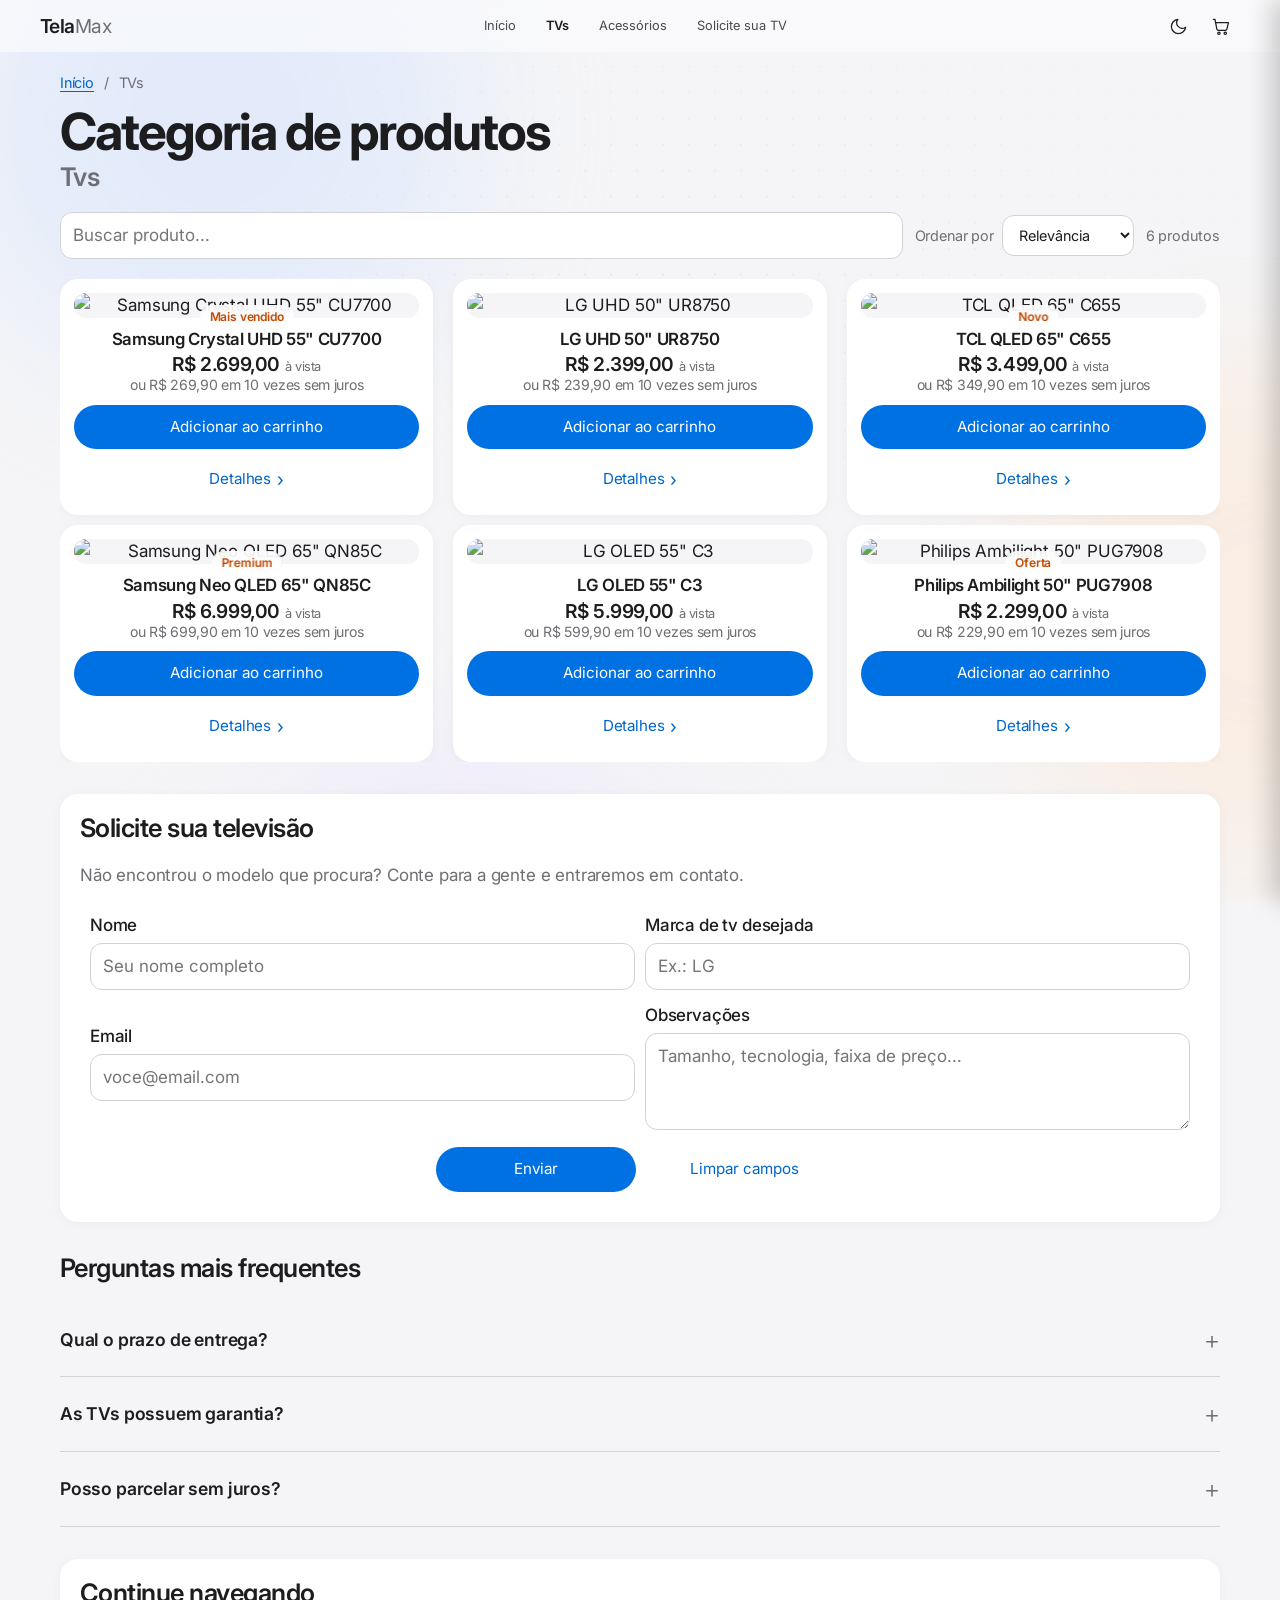
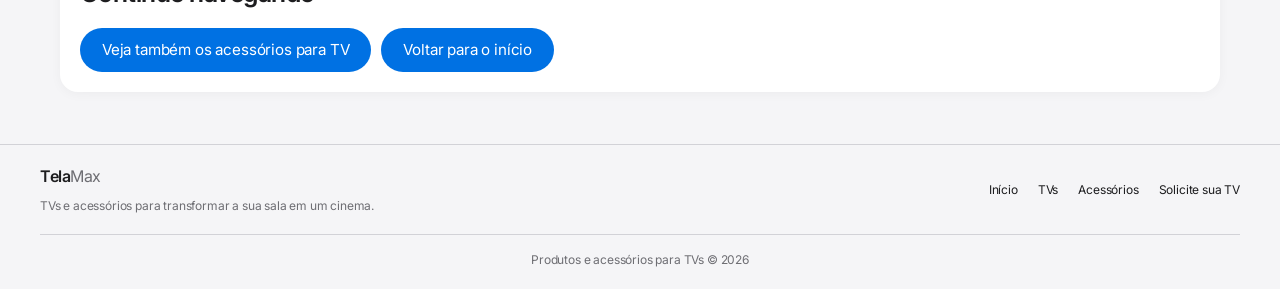
==== commit 9e4bed50: "Painel admin com Supabase, página de produto e catálogo do banco - Área administrativa em /dewunivil" ====
--- a/category_tvs.html
+++ b/category_tvs.html
@@ -122,7 +122,7 @@
         <h5>ou R$ 269,90 em 10 vezes sem juros</h5>
         <div class="product-actions">
           <button type="button" class="btn btn-primary add-to-cart">Adicionar ao carrinho</button>
-          <a href="https://www.samsung.com/br/" class="btn btn-ghost" target="_blank" rel="noopener noreferrer">Detalhes</a>
+          <a href="product.html?id=tv-samsung-55" class="btn btn-ghost">Detalhes</a>
         </div>
       </li>
       <li class="product" data-id="tv-lg-50" data-name="LG UHD 50&quot; UR8750" data-price="2399.00" data-image="https://placehold.co/600x400/f5f5f7/1d1d1f/png?text=LG+50">
@@ -138,7 +138,7 @@
         <h5>ou R$ 239,90 em 10 vezes sem juros</h5>
         <div class="product-actions">
           <button type="button" class="btn btn-primary add-to-cart">Adicionar ao carrinho</button>
-          <a href="https://www.lg.com/br" class="btn btn-ghost" target="_blank" rel="noopener noreferrer">Detalhes</a>
+          <a href="product.html?id=tv-lg-50" class="btn btn-ghost">Detalhes</a>
         </div>
       </li>
       <li class="product" data-id="tv-tcl-65" data-name="TCL QLED 65&quot; C655" data-price="3499.00" data-image="https://placehold.co/600x400/f5f5f7/1d1d1f/png?text=TCL+65">
@@ -155,7 +155,7 @@
         <h5>ou R$ 349,90 em 10 vezes sem juros</h5>
         <div class="product-actions">
           <button type="button" class="btn btn-primary add-to-cart">Adicionar ao carrinho</button>
-          <a href="https://www.tcl.com/br/pt" class="btn btn-ghost" target="_blank" rel="noopener noreferrer">Detalhes</a>
+          <a href="product.html?id=tv-tcl-65" class="btn btn-ghost">Detalhes</a>
         </div>
       </li>
       <li class="product" data-id="tv-samsung-neo-65" data-name="Samsung Neo QLED 65&quot; QN85C" data-price="6999.00" data-image="https://placehold.co/600x400/f5f5f7/1d1d1f/png?text=Neo+QLED+65">
@@ -172,7 +172,7 @@
         <h5>ou R$ 699,90 em 10 vezes sem juros</h5>
         <div class="product-actions">
           <button type="button" class="btn btn-primary add-to-cart">Adicionar ao carrinho</button>
-          <a href="https://www.samsung.com/br/" class="btn btn-ghost" target="_blank" rel="noopener noreferrer">Detalhes</a>
+          <a href="product.html?id=tv-samsung-neo-65" class="btn btn-ghost">Detalhes</a>
         </div>
       </li>
       <li class="product" data-id="tv-lg-oled-55" data-name="LG OLED 55&quot; C3" data-price="5999.00" data-image="https://placehold.co/600x400/f5f5f7/1d1d1f/png?text=LG+OLED+55">
@@ -188,7 +188,7 @@
         <h5>ou R$ 599,90 em 10 vezes sem juros</h5>
         <div class="product-actions">
           <button type="button" class="btn btn-primary add-to-cart">Adicionar ao carrinho</button>
-          <a href="https://www.lg.com/br" class="btn btn-ghost" target="_blank" rel="noopener noreferrer">Detalhes</a>
+          <a href="product.html?id=tv-lg-oled-55" class="btn btn-ghost">Detalhes</a>
         </div>
       </li>
       <li class="product" data-id="tv-philips-50" data-name="Philips Ambilight 50&quot; PUG7908" data-price="2299.00" data-image="https://placehold.co/600x400/f5f5f7/1d1d1f/png?text=Philips+50">
@@ -205,7 +205,7 @@
         <h5>ou R$ 229,90 em 10 vezes sem juros</h5>
         <div class="product-actions">
           <button type="button" class="btn btn-primary add-to-cart">Adicionar ao carrinho</button>
-          <a href="https://www.philips.com.br/" class="btn btn-ghost" target="_blank" rel="noopener noreferrer">Detalhes</a>
+          <a href="product.html?id=tv-philips-50" class="btn btn-ghost">Detalhes</a>
         </div>
       </li>
     </ul>
@@ -354,6 +354,9 @@
   <!-- validação do formulário (só existe nesta página) -->
   <script src="js/category_tvs.js"></script>
   <!-- o JavaScript fica no fim do <body>: quando ele roda, todo o HTML acima já existe -->
+  <script src="js/supabase-config.js"></script>
+  <script src="js/supabase-api.js"></script>
+  <script src="js/catalog.js"></script>
   <script src="js/main.js"></script>
 </body>
 </html>
--- a/css/style.css
+++ b/css/style.css
@@ -2096,3 +2096,9 @@
     display: none;
   }
 }
+/* Página interna de produto, alimentada pelo cadastro do administrador. */
+.detail-layout { display:grid; grid-template-columns:minmax(280px,1fr) minmax(300px,1fr); gap:clamp(32px,6vw,80px); align-items:center; max-width:1100px; margin:40px auto 100px; }
+.detail-image { width:100%; aspect-ratio:4/3; object-fit:contain; background:var(--surface, #f5f5f7); border-radius:24px; }
+.detail-category { color:var(--accent, #06c); font-weight:600; }.detail-content h1{font-size:clamp(32px,5vw,56px);line-height:1.05;margin:10px 0 22px}.detail-description{font-size:18px;color:var(--text-secondary,#6e6e73)}.detail-price{font-size:30px;font-weight:700;margin:24px 0 0}.detail-specs{padding-left:20px;margin-bottom:28px}.detail-specs li{margin:7px 0}.detail-error{grid-column:1/-1;text-align:center;padding:80px 20px}
+@media(max-width:720px){.detail-layout{grid-template-columns:1fr;margin-top:20px}.detail-content h1{font-size:36px}}
+.product-description { min-height:44px; color:var(--text-muted); font-size:.9rem; }
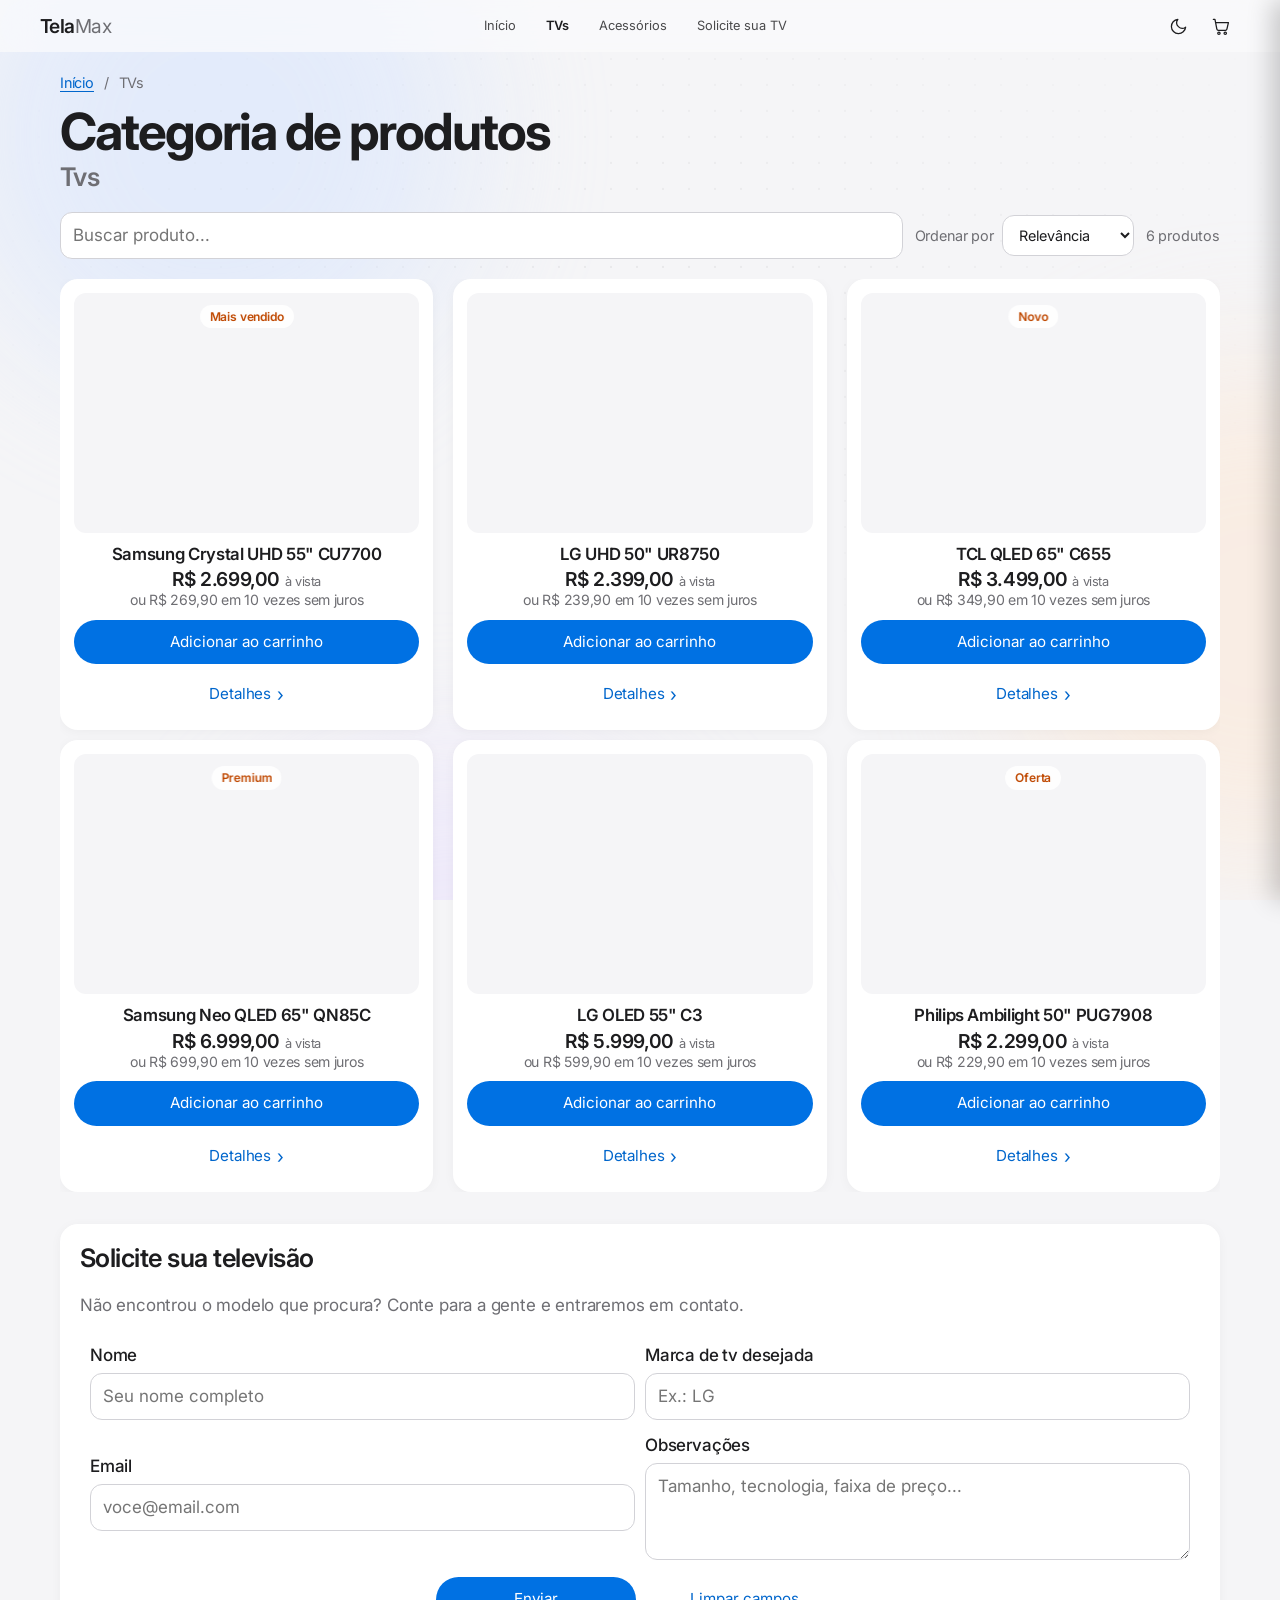
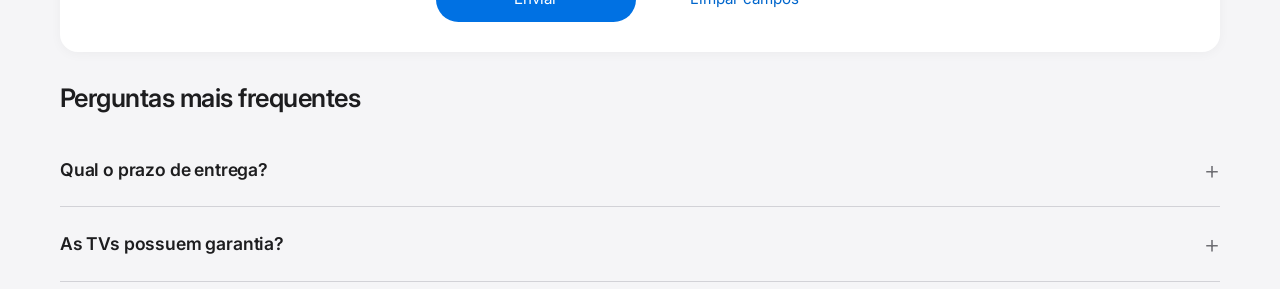
==== commit 0524ac8f: "UX mais humana: troca de tema suave e completa, menu do celular, carrinho e busca Co-Authored-By: Cl" ====
--- a/category_tvs.html
+++ b/category_tvs.html
@@ -52,7 +52,9 @@
       <div class="header-actions">
         <!-- alterna claro/escuro (main.js) -->
         <button type="button" class="icon-button theme-toggle" aria-label="Alternar modo escuro">
-          <svg viewBox="0 0 24 24" aria-hidden="true"><path d="M21 12.8A9 9 0 1 1 11.2 3a7 7 0 0 0 9.8 9.8z"/></svg>
+          <!-- dois ícones: a lua aparece no tema claro e o sol no escuro (o CSS escolhe qual mostrar) -->
+          <svg class="icon-moon" viewBox="0 0 24 24" aria-hidden="true"><path d="M21 12.8A9 9 0 1 1 11.2 3a7 7 0 0 0 9.8 9.8z"/></svg>
+          <svg class="icon-sun" viewBox="0 0 24 24" aria-hidden="true"><circle cx="12" cy="12" r="4"/><path d="M12 2v2M12 20v2M4.9 4.9l1.4 1.4M17.7 17.7l1.4 1.4M2 12h2M20 12h2M4.9 19.1l1.4-1.4M17.7 6.3l1.4-1.4"/></svg>
         </button>
         <!-- abre o carrinho lateral. A bolinha .cart-count mostra a quantidade
              e começa escondida (hidden) até ter algum produto -->
@@ -63,7 +65,9 @@
         <!-- botão "hambúrguer" do celular. aria-controls diz qual elemento ele abre
              e aria-expanded diz se está aberto (o main.js atualiza) -->
         <button type="button" class="icon-button menu-toggle" aria-label="Abrir menu" aria-controls="main-nav" aria-expanded="false">
-          <svg viewBox="0 0 24 24" aria-hidden="true"><path d="M3 6h18M3 12h18M3 18h18"/></svg>
+          <!-- três linhas com o menu fechado e um X com ele aberto (o CSS troca pelo aria-expanded) -->
+          <svg class="icon-menu" viewBox="0 0 24 24" aria-hidden="true"><path d="M3 6h18M3 12h18M3 18h18"/></svg>
+          <svg class="icon-close" viewBox="0 0 24 24" aria-hidden="true"><path d="M6 6l12 12M18 6L6 18"/></svg>
         </button>
       </div>
     </div>
@@ -333,7 +337,12 @@
     <!-- lista vazia: os itens são criados pelo main.js (função renderCart) -->
     <ul class="cart-items"></ul>
     <!-- aparece só quando não tem nenhum item -->
-    <p class="cart-empty">Seu carrinho está vazio.</p>
+    <div class="cart-empty">
+      <p class="cart-empty-title">Seu carrinho está vazio</p>
+      <p>Escolha uma TV ou um acessório e ele aparece aqui.</p>
+      <a class="btn btn-primary" href="category_tvs.html">Ver TVs</a>
+      <a class="btn btn-ghost" href="category_acessories.html">Ver acessórios</a>
+    </div>
     <!-- total e botão de finalizar (escondidos quando o carrinho está vazio) -->
     <div class="cart-footer">
       <p class="cart-total">Total: <strong>R$ 0,00</strong></p>
--- a/css/style.css
+++ b/css/style.css
@@ -17,13 +17,18 @@
      vantagens, categorias, produtos) · Continue navegando · Carrinho ·
      Toast · Voltar ao topo · Rodapé · Scrollytelling (TV, pixels,
      música) · Telas maiores (@media) · Impressão · Animação ao rolar ·
-     Efeitos de fundo · Reduzir movimento */
+     Efeitos de fundo · Reduzir movimento · Página de produto ·
+     Troca de tema · Detalhes de uso */
 
 /* ---------- Cores e medidas ---------- */
 /* paleta inspirada no site da Apple: cinzas neutros e um único azul de ação */
 /* :root é a tag <html>. Variáveis CSS começam com "--" e são usadas com
    var(--nome). Elas "descem" para todos os elementos da página. */
 :root {
+  /* color-scheme avisa o navegador qual tema a página usa. Assim as partes
+     que ele mesmo desenha (barra de rolagem, lista do <select>, campos
+     preenchidos automaticamente) também ficam claras ou escuras */
+  color-scheme: light;
   /* azul dos botões principais e cor do hover */
   --primary: #0071e3;
   --primary-hover: #0077ed;
@@ -70,6 +75,7 @@
    theme.js/main.js), estas variáveis substituem as de cima. Como todo o
    site usa var(--...), tudo escurece de uma vez. */
 [data-theme="dark"] {
+  color-scheme: dark;
   --primary: #0071e3;
   --primary-hover: #0077ed;
   --link: #2997ff;
@@ -483,14 +489,20 @@
   right: 0;
   max-height: 0;
   overflow: hidden;
-  background-color: var(--header-bg);
-  -webkit-backdrop-filter: saturate(180%) blur(20px);
-  backdrop-filter: saturate(180%) blur(20px);
-  transition: max-height 0.6s var(--ease);
-}
-
+  /* fundo sólido: o cabeçalho já tem o efeito de vidro, e um segundo vidro
+     dentro dele não desfoca nada (o texto da página aparecia por trás
+     dos links). Com a cor do fundo da página, o menu fica legível. */
+  background-color: var(--bg);
+  transition: max-height 0.6s var(--ease), box-shadow 0.6s var(--ease);
+}
+
+/* aberto: desce até no máximo a altura da tela (rola se não couber)
+   e ganha uma sombra embaixo, separando o menu da página */
 .main-nav.open {
-  max-height: 100vh;
+  max-height: calc(100vh - var(--header-height));
+  overflow-y: auto;
+  border-bottom: 1px solid var(--border);
+  box-shadow: 0 24px 40px rgba(0, 0, 0, 0.12);
 }
 
 /* a lista <ul> do menu: um link embaixo do outro, sem bolinhas */
@@ -1115,8 +1127,11 @@
 
 /* botões redondos pequenos */
 .cart-qty button {
-  width: 26px;
-  height: 26px;
+  /* 32px: tamanho confortável para tocar com o dedo */
+  width: 32px;
+  height: 32px;
+  font-size: 1.1rem;
+  line-height: 1;
   font: inherit;
   color: var(--text);
   background-color: var(--surface-alt);
@@ -1125,11 +1140,31 @@
   cursor: pointer;
 }
 
-/* "Seu carrinho está vazio" */
+/* "Seu carrinho está vazio" com sugestões de onde começar */
 .cart-empty {
   flex: 1;
+  padding-top: 40px;
   color: var(--text-muted);
   text-align: center;
+}
+
+/* o atributo hidden precisa vencer o display das regras acima */
+.cart-empty[hidden] {
+  display: none;
+}
+
+.cart-empty p {
+  margin: 0 0 6px;
+}
+
+.cart-empty-title {
+  font-size: 1.1rem;
+  font-weight: 600;
+  color: var(--text);
+}
+
+.cart-empty .btn {
+  margin-top: 14px;
 }
 
 /* parte de baixo: total e "Finalizar compra" */
@@ -1212,6 +1247,32 @@
 .toast.show {
   opacity: 1;
   transform: translate(-50%, 0);
+  /* visível: aceita cliques (por causa do botão "Ver carrinho") */
+  pointer-events: auto;
+}
+
+/* texto e botão do aviso lado a lado */
+.toast {
+  display: flex;
+  align-items: center;
+  gap: 14px;
+}
+
+/* botão de ação dentro do aviso ("Ver carrinho"): azul claro, sem fundo,
+   que aparece bem no fundo escuro do aviso nos dois temas */
+.toast-action {
+  flex-shrink: 0;
+  padding: 4px 0;
+  font: inherit;
+  font-weight: 600;
+  color: #2997ff;
+  background: none;
+  border: none;
+  cursor: pointer;
+}
+
+.toast-action:hover {
+  text-decoration: underline;
 }
 
 /* ---------- Tablets (a partir de 768px) ---------- */
@@ -2096,9 +2157,317 @@
     display: none;
   }
 }
-/* Página interna de produto, alimentada pelo cadastro do administrador. */
-.detail-layout { display:grid; grid-template-columns:minmax(280px,1fr) minmax(300px,1fr); gap:clamp(32px,6vw,80px); align-items:center; max-width:1100px; margin:40px auto 100px; }
-.detail-image { width:100%; aspect-ratio:4/3; object-fit:contain; background:var(--surface, #f5f5f7); border-radius:24px; }
-.detail-category { color:var(--accent, #06c); font-weight:600; }.detail-content h1{font-size:clamp(32px,5vw,56px);line-height:1.05;margin:10px 0 22px}.detail-description{font-size:18px;color:var(--text-secondary,#6e6e73)}.detail-price{font-size:30px;font-weight:700;margin:24px 0 0}.detail-specs{padding-left:20px;margin-bottom:28px}.detail-specs li{margin:7px 0}.detail-error{grid-column:1/-1;text-align:center;padding:80px 20px}
-@media(max-width:720px){.detail-layout{grid-template-columns:1fr;margin-top:20px}.detail-content h1{font-size:36px}}
+/* ---------- Página de produto (product.html) ---------- */
+/* Montada pelo js/product-detail.js com os dados do cadastro do admin.
+   Mobile first: no celular a imagem fica em cima e o texto embaixo;
+   a partir de 768px viram duas colunas (imagem à esquerda). */
+.detail-layout {
+  display: grid;
+  gap: 28px;
+  margin-top: 12px;
+}
+
+/* moldura branca da imagem, igual ao fundo dos cards das listas.
+   position: relative serve de referência para o selo (.badge) */
+.detail-media {
+  position: relative;
+  padding: 14px;
+  background-color: var(--surface);
+  border-radius: var(--radius);
+  box-shadow: var(--shadow);
+}
+
+/* a imagem ocupa a largura da moldura sem distorcer.
+   aspect-ratio: 3 / 2 reserva o espaço certo antes de a imagem chegar;
+   object-fit: contain mostra a foto inteira, sem cortar o produto */
+.detail-image {
+  display: block;
+  width: 100%;
+  height: auto;
+  aspect-ratio: 3 / 2;
+  object-fit: contain;
+  background-color: var(--surface-alt);
+  border-radius: 12px;
+}
+
+/* no modo escuro a imagem clara fica menos ofuscante (igual aos cards) */
+[data-theme="dark"] .detail-image {
+  filter: brightness(0.85);
+}
+
+/* nome do produto: maior título da página.
+   text-wrap: balance divide as linhas com tamanhos parecidos */
+.detail-content h1 {
+  margin: 0 0 12px;
+  font-size: clamp(1.9rem, 4vw, 2.8rem);
+  font-weight: 700;
+  line-height: 1.1;
+  letter-spacing: -0.03em;
+  text-wrap: balance;
+}
+
+/* descrição em cinza, com no máximo ~60 letras por linha (leitura confortável) */
+.detail-description {
+  max-width: 60ch;
+  margin: 0 0 24px;
+  font-size: 1.05rem;
+  color: var(--text-muted);
+}
+
+/* bloco do preço entre duas linhas finas, separado do resto */
+.detail-prices {
+  margin-bottom: 20px;
+  padding: 18px 0;
+  border-top: 1px solid var(--border);
+  border-bottom: 1px solid var(--border);
+}
+
+/* preço antigo riscado (o <s> já risca o texto) */
+.detail-old-price {
+  font-size: 0.9rem;
+  color: var(--text-muted);
+}
+
+/* preço atual em destaque.
+   tabular-nums: todos os números com a mesma largura (alinham melhor) */
+.detail-price {
+  margin: 2px 0 0;
+  font-size: 1.9rem;
+  font-weight: 700;
+  letter-spacing: -0.02em;
+  font-variant-numeric: tabular-nums;
+}
+
+/* "à vista" pequeno ao lado do preço, como nos cards */
+.detail-price small {
+  font-size: 0.85rem;
+  font-weight: 400;
+  letter-spacing: normal;
+  color: var(--text-muted);
+}
+
+/* parcelamento ("ou 10x de ...") */
+.detail-installments {
+  margin: 4px 0 0;
+  font-size: 0.95rem;
+  color: var(--text-muted);
+}
+
+/* botão de compra maior que o dos cards; no celular ocupa a largura toda
+   (alvo grande para o dedo) */
+.detail-content .add-to-cart {
+  width: 100%;
+  padding: 13px 28px;
+  font-size: 1rem;
+}
+
+.detail-specs-title {
+  margin: 40px 0 4px;
+  font-size: 1.15rem;
+}
+
+/* especificações: cada linha é "nome | valor" em duas colunas,
+   separadas por uma linha fina */
+.detail-specs {
+  margin: 0;
+}
+
+.detail-spec {
+  display: grid;
+  grid-template-columns: minmax(110px, 40%) 1fr;
+  gap: 16px;
+  padding: 12px 0;
+  border-bottom: 1px solid var(--border);
+}
+
+/* nome da especificação em cinza */
+.detail-spec dt {
+  color: var(--text-muted);
+}
+
+/* valor da especificação (o <dd> tem margem à esquerda por padrão) */
+.detail-spec dd {
+  margin: 0;
+  font-weight: 500;
+}
+
+/* linha sem ":" ocupa as duas colunas */
+.detail-spec .detail-spec-full {
+  grid-column: 1 / -1;
+}
+
+/* "Carregando produto…" e as mensagens de erro, centralizados.
+   grid-column: 1 / -1 faz ocupar todas as colunas da grade */
+.detail-status {
+  grid-column: 1 / -1;
+  padding: 64px 20px;
+  text-align: center;
+  color: var(--text-muted);
+}
+
+.detail-status p {
+  margin: 0 0 8px;
+}
+
+.detail-status-title {
+  font-size: 1.2rem;
+  font-weight: 600;
+  color: var(--text);
+}
+
+/* botões "TVs" e "Acessórios" da mensagem de erro, lado a lado */
+.detail-status-links {
+  display: flex;
+  flex-wrap: wrap;
+  justify-content: center;
+  gap: 10px;
+  margin-top: 16px;
+}
+
+/* tablet e computador: duas colunas, a da imagem um pouco maior */
+@media (min-width: 768px) {
+  .detail-layout {
+    grid-template-columns: 1.1fr 1fr;
+    gap: clamp(32px, 5vw, 72px);
+    align-items: start;
+    margin-top: 24px;
+  }
+
+  /* sticky: a imagem "gruda" abaixo do cabeçalho enquanto a pessoa
+     rola pelas especificações, então o produto continua à vista */
+  .detail-media {
+    position: sticky;
+    top: calc(var(--header-height) + 20px);
+  }
+
+  /* com espaço sobrando, o botão volta ao tamanho do texto */
+  .detail-content .add-to-cart {
+    width: auto;
+    min-width: 260px;
+  }
+}
+
+/* na impressão o botão de compra não faz sentido */
+@media print {
+  .detail-content .add-to-cart {
+    display: none;
+  }
+}
 .product-description { min-height:44px; color:var(--text-muted); font-size:.9rem; }
+
+/* ---------- Troca de tema ---------- */
+/* Ícones do botão de tema: no claro aparece a lua ("ir para o escuro"),
+   no escuro aparece o sol ("voltar para o claro"). Como o theme.js já
+   coloca data-theme no <html> antes da página aparecer, o ícone certo
+   aparece desde o início, sem piscar. */
+.theme-toggle .icon-sun,
+[data-theme="dark"] .theme-toggle .icon-moon {
+  display: none;
+}
+
+[data-theme="dark"] .theme-toggle .icon-sun {
+  display: block;
+}
+
+/* Ícones do botão de menu: três linhas fechado, X aberto.
+   O main.js troca o aria-expanded, e o CSS usa ele para escolher o ícone. */
+.menu-toggle .icon-close,
+.menu-toggle[aria-expanded="true"] .icon-menu {
+  display: none;
+}
+
+.menu-toggle[aria-expanded="true"] .icon-close {
+  display: block;
+}
+
+/* Durante a troca de tema (classe colocada pelo main.js por um instante)
+   todas as transições ficam desligadas. Sem isso, cada parte do site
+   mudava de cor numa velocidade diferente (o fundo em 0,5s, os cards na
+   hora, o cabeçalho no meio do caminho) e a tela ficava "manchada". */
+.theme-switching,
+.theme-switching *,
+.theme-switching *::before,
+.theme-switching *::after {
+  transition: none !important;
+}
+
+/* Animação da troca de tema (navegadores com View Transitions API).
+   O navegador tira uma "foto" da página antes e outra depois da troca;
+   o main.js revela a foto nova num círculo que cresce a partir do botão.
+   Aqui desligamos o efeito padrão (um fade) para só o círculo aparecer. */
+::view-transition-old(root),
+::view-transition-new(root) {
+  animation: none;
+  mix-blend-mode: normal;
+}
+
+/* ---------- Detalhes de uso ---------- */
+/* Contorno de foco para quem navega pelo teclado (tecla Tab).
+   :focus-visible só aparece no teclado, não no clique do mouse.
+   Os campos de formulário já têm o próprio anel azul (regra input:focus). */
+:focus-visible {
+  outline: 2px solid var(--primary);
+  outline-offset: 3px;
+}
+
+/* cor do texto selecionado com o mouse, no azul do site */
+::selection {
+  color: var(--text);
+  background-color: rgba(0, 113, 227, 0.22);
+}
+
+/* botão "Remover" de cada item do carrinho: discreto, só texto */
+.cart-remove {
+  margin-top: 4px;
+  padding: 0;
+  font: inherit;
+  font-size: 0.8rem;
+  color: var(--text-muted);
+  background: none;
+  border: none;
+  cursor: pointer;
+}
+
+.cart-remove:hover {
+  color: var(--danger);
+  text-decoration: underline;
+}
+
+/* mensagem depois de finalizar o pedido, no lugar da lista */
+.cart-done {
+  flex: 1;
+  padding-top: 40px;
+  text-align: center;
+  color: var(--text-muted);
+}
+
+.cart-done[hidden] {
+  display: none;
+}
+
+/* o "check" verde dentro de um círculo */
+.cart-done svg {
+  width: 56px;
+  height: 56px;
+  fill: none;
+  stroke: var(--success);
+  stroke-width: 1.6;
+  stroke-linecap: round;
+  stroke-linejoin: round;
+}
+
+.cart-done-title {
+  margin: 12px 0 6px;
+  font-size: 1.2rem;
+  font-weight: 600;
+  color: var(--text);
+}
+
+.cart-done .btn {
+  margin-top: 16px;
+}
+
+/* busca sem resultado: o botão "Limpar busca" fica embaixo da frase */
+.products-empty .btn {
+  margin-top: 10px;
+}
